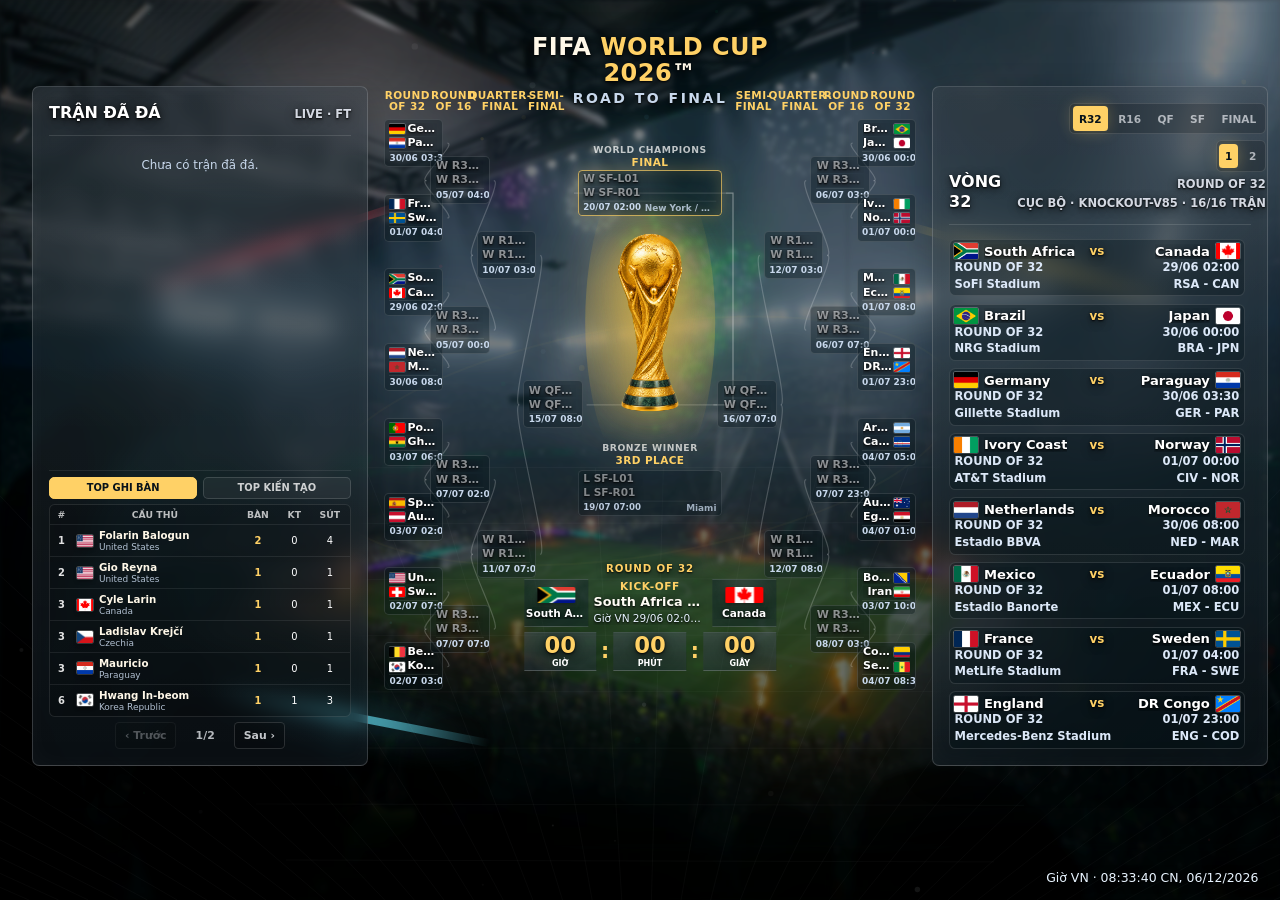
==== index.html @ 8179d70d "Deploy WC26FD wallpaper" ====
<!doctype html>
<html lang="vi">
<head>
  <meta charset="utf-8">
  <meta name="viewport" content="width=device-width, initial-scale=1, viewport-fit=cover">
  <meta name="theme-color" content="#05090d">
  <meta name="color-scheme" content="dark">
  <meta name="description" content="WC26VN — Bảng xếp hạng, lịch thi đấu, cờ đội và tỷ số trực tiếp World Cup 2026 theo giờ Việt Nam (UTC+7). Knockout stage.">
  <meta name="author" content="WC26VN">
  <meta name="robots" content="index, follow">
  <link rel="canonical" href="https://wc26vn.vercel.app/">
  <meta property="og:type" content="website">
  <meta property="og:site_name" content="WC26VN">
  <meta property="og:title" content="World Cup 2026 — Lịch thi đấu & Live (UTC+7)">
  <meta property="og:description" content="Bảng xếp hạng, 5 trận tiếp theo, cờ đội và cập nhật tỷ số trực tiếp theo giờ Việt Nam.">
  <meta property="og:locale" content="vi_VN">
  <meta name="twitter:card" content="summary_large_image">
  <meta name="twitter:title" content="World Cup 2026 — Lịch thi đấu & Live (UTC+7)">
  <meta name="twitter:description" content="Bảng xếp hạng, 5 trận tiếp theo, cờ đội và cập nhật tỷ số trực tiếp theo giờ Việt Nam.">
  <link rel="preload" as="image" href="assets/bg-poster.jpg" fetchpriority="high">
  <link rel="preload" as="script" href="worldcup-live-data.js">
  <link rel="preload" as="script" href="scripts/wc26-logic.js">
  <link rel="dns-prefetch" href="https://site.api.espn.com">
  <title>World Cup 2026 — Lịch thi đấu & Live</title>
  <style>
    :root {
      color-scheme: dark;
      --taskbar-inset: 0px;
      --taskbar-inset-right: 0px;
      --ink: #ffffff;
      --muted: rgba(240, 245, 255, 0.88);
      --dim: rgba(220, 228, 240, 0.72);
      --line: rgba(255, 255, 255, 0.18);
      --panel: rgba(5, 16, 28, 0.38);
      --panel-strong: rgba(7, 28, 42, 0.52);
      --read-shadow: 0 1px 2px rgba(0, 0, 0, 0.95), 0 2px 10px rgba(0, 0, 0, 0.8);
      --glass-card: rgba(4, 18, 24, 0.34);
      --green-a: #06291d;
      --green-b: #0a5135;
      --gold: #ffd166;
      --red: #ff4d5f;
      --cyan: #6ae9ff;
      --blue: #10285d;
      --shadow: rgba(0, 0, 0, 0.42);
    }

    * {
      box-sizing: border-box;
    }

    html,
    body {
      width: 100%;
      max-width: 100%;
      height: 100%;
      margin: 0;
      overflow: hidden;
      overscroll-behavior: none;
      background: #05090d;
      font-family: Inter, ui-sans-serif, system-ui, -apple-system, BlinkMacSystemFont, "Segoe UI", sans-serif;
      color: var(--ink);
    }

    body {
      cursor: default;
    }

    .wallpaper {
      position: relative;
      width: 100%;
      max-width: 100%;
      height: 100%;
      min-height: 560px;
      overflow: hidden;
      isolation: isolate;
      background: #05090d;
    }

    .bg-poster {
      position: absolute;
      inset: 0;
      z-index: 0;
      overflow: hidden;
      background: #05090d;
    }

    /* Làm mờ viền khi ảnh dọc không phủ hết màn hình ngang */
    .bg-poster::before {
      content: "";
      position: absolute;
      inset: -4%;
      background: url("assets/bg-poster.jpg") center / cover no-repeat;
      filter: blur(28px) brightness(0.42) saturate(1.1);
      transform: scale(1.08);
      pointer-events: none;
    }

    .bg-poster img {
      position: relative;
      z-index: 1;
      display: block;
      width: 100%;
      height: 100%;
      object-fit: cover;
      object-position: center center;
      image-rendering: auto;
      -webkit-backface-visibility: hidden;
      backface-visibility: hidden;
      transform: translateZ(0);
      pointer-events: none;
      user-select: none;
    }

    /* Chỉ làm tối nhẹ phía dưới để chữ widget đọc được */
    .bg-poster::after {
      content: "";
      position: absolute;
      inset: 0;
      z-index: 2;
      background: linear-gradient(
        180deg,
        rgba(0, 0, 0, 0) 0%,
        rgba(0, 0, 0, 0.08) 55%,
        rgba(0, 0, 0, 0.28) 100%
      );
      pointer-events: none;
    }

    .wallpaper::before,
    .wallpaper::after {
      display: none;
    }

    #motion {
      position: absolute;
      inset: 0;
      z-index: 1;
      width: 100%;
      height: 100%;
      opacity: 0.34;
      pointer-events: none;
    }

    .light {
      position: absolute;
      top: -16%;
      width: 26%;
      height: 90%;
      z-index: -2;
      filter: blur(0.5rem);
      opacity: 0.48;
      mix-blend-mode: screen;
      transform-origin: top center;
      background: linear-gradient(180deg, rgba(255, 255, 255, 0.34), rgba(106, 233, 255, 0.08) 48%, transparent);
      clip-path: polygon(45% 0, 55% 0, 100% 100%, 0 100%);
      animation: sweep 9s ease-in-out infinite;
    }

    .light.left {
      left: 3%;
      transform: rotate(18deg);
    }

    .light.right {
      right: 3%;
      transform: rotate(-18deg);
      animation-delay: -4s;
    }

    .halo {
      position: absolute;
      left: 50%;
      top: 49%;
      width: 38rem;
      height: 38rem;
      z-index: -2;
      border-radius: 50%;
      border: 0.1rem solid rgba(255, 255, 255, 0.09);
      transform: translate(-50%, -50%);
      box-shadow:
        0 0 5rem rgba(106, 233, 255, 0.15),
        inset 0 0 5rem rgba(255, 209, 102, 0.10);
      animation: pulse 4.8s ease-in-out infinite;
    }

    .ribbon {
      position: absolute;
      width: 18rem;
      height: 0.5rem;
      border-radius: 999rem;
      z-index: 0;
      opacity: 0.82;
      filter: drop-shadow(0 0 1.1rem currentColor);
      animation: floatRibbon 7s ease-in-out infinite;
    }

    .ribbon.one {
      left: 10%;
      top: 27%;
      color: var(--red);
      background: linear-gradient(90deg, transparent, var(--red), transparent);
      transform: rotate(-18deg);
    }

    .ribbon.two {
      right: 7%;
      top: 29%;
      color: var(--gold);
      background: linear-gradient(90deg, transparent, var(--gold), transparent);
      transform: rotate(16deg);
      animation-delay: -1.8s;
    }

    .ribbon.three {
      left: 16%;
      bottom: 20%;
      color: var(--cyan);
      background: linear-gradient(90deg, transparent, var(--cyan), transparent);
      transform: rotate(11deg);
      animation-delay: -3.2s;
    }

    .dashboard {
      position: relative;
      z-index: 3;
      display: grid;
      grid-template-columns: 24rem minmax(34rem, 1fr) 25rem;
      align-items: center;
      gap: 1.5rem;
      width: 100%;
      height: 100%;
      padding: 3rem 2rem 4.4rem 7.25rem;
    }

    .panel {
      width: 100%;
      align-self: center;
      border: 0.1rem solid var(--line);
      border-radius: 0.45rem;
      background:
        linear-gradient(180deg, rgba(255, 255, 255, 0.09), rgba(255, 255, 255, 0.03)),
        var(--panel);
      box-shadow:
        0 0.6rem 2rem rgba(0, 0, 0, 0.22),
        inset 0 0 1.5rem rgba(255, 255, 255, 0.03);
      backdrop-filter: blur(0.55rem);
    }

    .panel-title,
    .panel-kicker,
    .group-name,
    .team-name,
    .match-team-name,
    .table-row {
      text-shadow: var(--read-shadow);
    }

    .standings-panel {
      display: flex;
      flex-direction: column;
      height: min(54rem, calc(100vh - 6rem));
      min-height: 36rem;
      padding: 1rem;
    }

    .standings-panel .standings-scroll {
      margin-top: 0.9rem;
    }

    .fixtures-panel {
      min-height: 36rem;
      padding: 1rem;
    }

    .fixtures-tabs {
      display: flex;
      gap: 0.55rem;
      margin-top: 0.55rem;
      margin-bottom: 0.5rem;
    }

    .fixtures-tab {
      flex: 1;
      min-width: 0;
      height: 1.75rem;
      border: 0.1rem solid rgba(255, 255, 255, 0.12);
      border-radius: 0.28rem;
      background: rgba(0, 0, 0, 0.16);
      color: rgba(248, 251, 255, 0.70);
      font: inherit;
      font-size: 0.70rem;
      font-weight: 900;
      letter-spacing: 0;
      cursor: pointer;
      text-transform: none;
      transition: border-color 0.15s ease, box-shadow 0.15s ease, background 0.15s ease, color 0.15s ease;
    }

    .fixtures-tab:hover,
    .fixtures-tab:focus-visible {
      border-color: rgba(255, 209, 102, 0.30);
      outline: 0;
    }

    .fixtures-tab.active {
      border-color: rgba(255, 209, 102, 0.60);
      background: rgba(255, 209, 102, 0.14);
      color: #ffe08a;
      box-shadow: inset 0 0 1rem rgba(255, 209, 102, 0.12);
    }

    .panel-head {
      display: flex;
      flex-shrink: 0;
      align-items: end;
      justify-content: space-between;
      gap: 1rem;
      padding-bottom: 0.8rem;
      border-bottom: 0.1rem solid rgba(255, 255, 255, 0.12);
    }

    .panel-title {
      margin: 0;
      font-size: 1rem;
      line-height: 1.2;
      font-weight: 900;
      letter-spacing: 0;
      text-transform: uppercase;
    }

    .panel-kicker {
      color: var(--muted);
      font-size: 0.72rem;
      line-height: 1.2;
      font-weight: 800;
      text-transform: uppercase;
      letter-spacing: 0;
      white-space: nowrap;
    }

    .panel-tools {
      display: grid;
      justify-items: end;
      gap: 0.4rem;
    }

    .group-controls {
      display: inline-grid;
      grid-template-columns: repeat(3, 2.6rem);
      gap: 0.24rem;
      padding: 0.16rem;
      border: 0.1rem solid rgba(255, 255, 255, 0.12);
      border-radius: 0.35rem;
      background: rgba(0, 0, 0, 0.18);
    }

    .group-button {
      min-width: 0;
      height: 1.55rem;
      border: 0;
      border-radius: 0.24rem;
      background: transparent;
      color: rgba(248, 251, 255, 0.64);
      font: inherit;
      font-size: 0.66rem;
      font-weight: 900;
      letter-spacing: 0;
      cursor: pointer;
    }

    .group-button:hover,
    .group-button:focus-visible {
      color: var(--ink);
      outline: 0;
      background: rgba(255, 255, 255, 0.12);
    }

    .group-button.active {
      color: #07121a;
      background: var(--gold);
      box-shadow: 0 0 1rem rgba(255, 209, 102, 0.28);
    }

    .standings-scroll {
      flex: 1;
      min-height: 0;
      margin-top: 0.9rem;
      overflow-x: hidden;
      overflow-y: auto;
      overscroll-behavior: contain;
      padding-right: 0.4rem;
      scrollbar-color: rgba(255, 209, 102, 0.9) rgba(255, 255, 255, 0.10);
      scrollbar-width: auto;
      -webkit-overflow-scrolling: touch;
      touch-action: pan-y;
    }

    .standings-scroll:not(:has(.standings-overlay:not(.hidden))) {
      overflow-y: auto;
      padding-right: 0;
      scrollbar-width: none;
    }

    .standings-scroll:not(:has(.standings-overlay:not(.hidden)))::-webkit-scrollbar {
      display: none;
    }

    #standingsView {
      display: flex;
      flex-direction: column;
      height: 100%;
      min-height: 0;
    }

    .standings-groups {
      flex: 1;
      display: flex;
      flex-direction: column;
      justify-content: flex-start;
      gap: 0.45rem;
      min-height: 0;
      overflow-y: auto;
      scrollbar-width: none;
    }

    .standings-groups::-webkit-scrollbar {
      display: none;
    }

    #standingsView .group-card {
      margin-bottom: 0;
    }

    #standingsView .player-stats-entry {
      flex-shrink: 0;
      margin-top: auto;
    }

    #playerStatsView {
      display: flex;
      flex-direction: column;
      height: 100%;
      min-height: 0;
    }

    #playerStatsView.hidden {
      display: none;
    }

    .standings-scroll::-webkit-scrollbar,
    .fixtures-list::-webkit-scrollbar {
      width: 0.55rem;
    }

    .standings-scroll::-webkit-scrollbar-thumb,
    .fixtures-list::-webkit-scrollbar-thumb {
      background: rgba(255, 209, 102, 0.85);
      border-radius: 999rem;
      min-height: 2.5rem;
    }

    .standings-scroll::-webkit-scrollbar-track,
    .fixtures-list::-webkit-scrollbar-track {
      background: rgba(255, 255, 255, 0.08);
      border-radius: 999rem;
    }

    .group-card {
      margin-bottom: 0.65rem;
      padding: 0.7rem 0.75rem;
      border: 0.1rem solid rgba(255, 255, 255, 0.12);
      border-radius: 0.4rem;
      background: var(--glass-card);
      animation: groupFade 420ms ease-out both;
    }

    .group-card:last-child {
      margin-bottom: 0;
    }

    .group-head {
      display: flex;
      align-items: center;
      justify-content: space-between;
      margin-bottom: 0.5rem;
    }

    .group-name {
      font-size: 0.82rem;
      font-weight: 900;
      color: var(--gold);
      text-transform: uppercase;
    }

    .group-status {
      color: #c8d8ec;
      text-shadow: var(--read-shadow);
      font-size: 0.68rem;
      font-weight: 800;
      text-transform: uppercase;
    }

    .table-row {
      display: grid;
      grid-template-columns: minmax(0, 1fr) 1.2rem 1.2rem 1.2rem 1.5rem 1.7rem;
      align-items: center;
      gap: 0.3rem;
      min-height: 1.62rem;
      color: rgba(248, 251, 255, 0.9);
      font-size: 0.76rem;
      font-variant-numeric: tabular-nums;
      border-top: 0.1rem solid rgba(255, 255, 255, 0.07);
    }

    .table-row.header {
      min-height: 1.25rem;
      color: var(--dim);
      font-size: 0.58rem;
      font-weight: 900;
      text-transform: uppercase;
      border-top: 0;
    }

    .team-cell {
      display: flex;
      align-items: center;
      gap: 0.4rem;
      min-width: 0;
      font-weight: 800;
    }

    .team-name {
      overflow: hidden;
      text-overflow: ellipsis;
      white-space: nowrap;
    }

    .flag-img {
      flex: 0 0 auto;
      width: 1.48rem;
      height: 0.98rem;
      border-radius: 0.08rem;
      background-image: var(--flag);
      background-position: center;
      background-size: cover;
      background-repeat: no-repeat;
      contain: paint;
      -webkit-backface-visibility: hidden;
      backface-visibility: hidden;
      transform: translateZ(0);
      box-shadow:
        0 0.14rem 0.24rem rgba(0, 0, 0, 0.34),
        0 0 0 0.05rem rgba(255, 255, 255, 0.34);
    }

    .num {
      text-align: right;
    }

    .center-stage {
      display: grid;
      justify-items: center;
      align-content: center;
      gap: 1.15rem;
      min-width: 0;
      text-align: center;
    }

    .eyebrow {
      display: flex;
      align-items: center;
      gap: 0.75rem;
      color: var(--gold);
      text-shadow: var(--read-shadow);
      font-size: 0.86rem;
      line-height: 1.4;
      text-transform: uppercase;
      font-weight: 850;
      letter-spacing: 0;
    }

    .eyebrow::before,
    .eyebrow::after {
      content: "";
      width: 3.4rem;
      height: 0.12rem;
      border-radius: 999rem;
      background: linear-gradient(90deg, transparent, currentColor);
      opacity: 0.72;
    }

    .eyebrow::after {
      background: linear-gradient(90deg, currentColor, transparent);
    }

    h1 {
      margin: 0;
      max-width: 48rem;
      font-size: 4rem;
      line-height: 0.98;
      font-weight: 900;
      letter-spacing: 0;
      color: #fff8e8;
      text-shadow: var(--read-shadow), 0 0 2rem rgba(255, 209, 102, 0.22);
    }

    .trophy-mark {
      position: relative;
      width: 5.3rem;
      height: 9rem;
      margin: -0.45rem 0 -0.65rem;
      filter:
        drop-shadow(0 0.55rem 0.85rem rgba(0, 0, 0, 0.34))
        drop-shadow(0 0 1.4rem rgba(255, 209, 102, 0.28));
    }

    .trophy-image {
      display: block;
      width: 100%;
      height: 100%;
      object-fit: contain;
    }

    .matchup {
      display: grid;
      grid-template-columns: 8rem minmax(20rem, 39rem) 8rem;
      align-items: center;
      gap: 1rem;
      width: min(58rem, 100%);
    }

    .team-flag-card {
      display: grid;
      align-content: center;
      justify-items: center;
      min-height: 8.4rem;
      border-block: 0.1rem solid rgba(255, 255, 255, 0.16);
      background:
        radial-gradient(circle at 50% 20%, rgba(255, 255, 255, 0.1), transparent 60%),
        rgba(7, 24, 34, 0.42);
      box-shadow: inset 0 0 1.5rem rgba(255, 255, 255, 0.04);
    }

    .big-flag-img {
      width: 5.2rem;
      aspect-ratio: 4 / 3;
      border-radius: 0.18rem;
      background-image: var(--flag);
      background-position: center;
      background-size: cover;
      background-repeat: no-repeat;
      contain: paint;
      -webkit-backface-visibility: hidden;
      backface-visibility: hidden;
      transform: translateZ(0);
      box-shadow:
        0 0.45rem 0.8rem rgba(0, 0, 0, 0.36),
        0 0 0 0.07rem rgba(255, 255, 255, 0.24),
        0 0 1.6rem rgba(255, 255, 255, 0.12);
    }

    .side-team {
      width: 100%;
      margin-top: 0.55rem;
      padding: 0 0.45rem;
      color: #ffffff;
      text-shadow: var(--read-shadow);
      font-size: 0.78rem;
      line-height: 1.2;
      font-weight: 850;
      white-space: nowrap;
      overflow: hidden;
      text-overflow: ellipsis;
    }

    .match-meta {
      display: grid;
      gap: 0.35rem;
      min-width: 0;
    }

    .versus {
      color: var(--gold);
      font-size: 0.78rem;
      font-weight: 900;
      text-transform: uppercase;
      letter-spacing: 0.06em;
      text-shadow: var(--read-shadow);
    }

    .fixture-title {
      margin: 0;
      overflow: hidden;
      color: #fffdf5;
      font-size: 1.34rem;
      line-height: 1.25;
      font-weight: 900;
      text-overflow: ellipsis;
      white-space: nowrap;
      text-shadow: var(--read-shadow);
    }

    .fixture-subtitle {
      margin: 0;
      overflow: hidden;
      color: #e8f4ff;
      font-size: 0.92rem;
      line-height: 1.4;
      text-overflow: ellipsis;
      white-space: nowrap;
      text-shadow: var(--read-shadow);
    }

    .timer {
      display: grid;
      grid-template-columns: minmax(0, 1fr) auto minmax(0, 1fr) auto minmax(0, 1fr);
      align-items: stretch;
      justify-content: center;
      gap: 0.75rem;
      width: min(45rem, 100%);
      padding: 0.4rem 0;
    }

    .time-unit {
      position: relative;
      min-width: 0;
      display: grid;
      align-content: center;
      justify-items: center;
      min-height: 9rem;
      border-block: 0.1rem solid rgba(255, 255, 255, 0.16);
      background:
        linear-gradient(180deg, rgba(255, 255, 255, 0.11), rgba(255, 255, 255, 0.03)),
        rgba(7, 24, 34, 0.45);
      box-shadow: inset 0 0 2rem rgba(255, 255, 255, 0.04);
      overflow: hidden;
    }

    .time-unit::before {
      content: "";
      position: absolute;
      inset: 0;
      background: linear-gradient(115deg, transparent 0 28%, rgba(255, 255, 255, 0.18) 36%, transparent 46% 100%);
      transform: translateX(-120%);
      animation: shine 5.8s ease-in-out infinite;
    }

    .digits {
      position: relative;
      font-variant-numeric: tabular-nums;
      font-feature-settings: "tnum";
      font-size: 5.3rem;
      line-height: 0.92;
      font-weight: 900;
      letter-spacing: 0;
      color: var(--gold);
      text-shadow: var(--read-shadow);
    }

    .label {
      position: relative;
      margin-top: 0.62rem;
      color: #ffffff;
      text-shadow: var(--read-shadow);
      font-size: 0.76rem;
      line-height: 1.3;
      font-weight: 900;
      text-transform: uppercase;
      letter-spacing: 0;
    }

    .colon {
      align-self: center;
      color: var(--gold);
      font-size: 4.7rem;
      line-height: 1;
      font-weight: 900;
      text-shadow: var(--read-shadow);
      animation: blink 1s steps(2, jump-none) infinite;
    }

    .stage-display {
      width: min(45rem, 100%);
    }

    .stage-display .hidden {
      display: none;
    }

    .center-stage.is-live h1 {
      color: #fff5d6;
    }

    .live-board {
      display: grid;
      gap: 0.55rem;
      justify-items: center;
      padding: 0.2rem 0 0.4rem;
    }

    .live-badge {
      display: inline-flex;
      align-items: center;
      gap: 0.45rem;
      padding: 0.32rem 0.9rem;
      border-radius: 999px;
      background: rgba(255, 77, 95, 0.22);
      border: 0.1rem solid rgba(255, 120, 130, 0.55);
      color: #ffe8eb;
      font-size: 0.78rem;
      font-weight: 900;
      letter-spacing: 0.12em;
      text-transform: uppercase;
      text-shadow: var(--read-shadow);
      animation: livePulse 1.6s ease-in-out infinite;
    }

    .live-badge::before {
      content: "";
      width: 0.55rem;
      height: 0.55rem;
      border-radius: 50%;
      background: #ff4d5f;
      box-shadow: 0 0 0.8rem rgba(255, 77, 95, 0.9);
      animation: blink 1s steps(2, jump-none) infinite;
    }

    .live-score-row {
      display: grid;
      grid-template-columns: minmax(0, 1fr) auto minmax(0, 1fr);
      align-items: stretch;
      gap: 0.75rem;
      width: 100%;
    }

    .live-score-unit .digits {
      font-size: 6.2rem;
    }

    .live-sep {
      font-size: 4.2rem;
      animation: none;
      opacity: 0.82;
    }

    .live-minute {
      font-size: 1.35rem;
      font-weight: 900;
      color: #ffffff;
      letter-spacing: 0.04em;
      text-shadow: var(--read-shadow);
    }

    @keyframes livePulse {
      0%, 100% { box-shadow: 0 0 0 rgba(255, 77, 95, 0); }
      50% { box-shadow: 0 0 1.4rem rgba(255, 77, 95, 0.35); }
    }

    .match-card.is-live {
      border-color: rgba(255, 120, 130, 0.42);
      box-shadow: inset 0 0 1.2rem rgba(255, 77, 95, 0.12);
    }

    .live-timeline {
      width: min(45rem, 100%);
      margin-top: 0.5rem;
      padding: 0.65rem 0.75rem;
      border: 0.1rem solid rgba(255, 255, 255, 0.14);
      border-radius: 0.4rem;
      background: rgba(4, 18, 24, 0.42);
    }

    .live-timeline-head {
      margin-bottom: 0.5rem;
      font-size: 0.72rem;
      font-weight: 900;
      letter-spacing: 0.1em;
      text-transform: uppercase;
      color: #ffffff;
      text-shadow: var(--read-shadow);
    }

    .live-timeline-list {
      display: grid;
      gap: 0.32rem;
      max-height: 10rem;
      overflow-y: auto;
      padding-right: 0.25rem;
      scrollbar-width: thin;
      scrollbar-color: rgba(255, 209, 102, 0.9) rgba(255, 255, 255, 0.10);
    }

    .match-event-section {
      margin-bottom: 0.65rem;
    }

    .match-event-head {
      margin-bottom: 0.45rem;
      font-size: 0.66rem;
      font-weight: 900;
      letter-spacing: 0.08em;
      text-transform: uppercase;
      color: #ffffff;
    }

    .match-event-feed {
      display: grid;
      gap: 0.42rem;
    }

    .match-event-goals-board {
      display: grid;
      grid-template-columns: minmax(0, 1fr) minmax(0, 1fr);
      gap: 0.55rem;
      padding: 0.45rem 0.5rem;
      border-radius: 0.35rem;
      background: rgba(255, 255, 255, 0.06);
    }

    .match-event-goals-col {
      display: grid;
      gap: 0.38rem;
      color: #ffffff;
      font-size: 0.66rem;
      font-weight: 700;
      line-height: 1.3;
      min-width: 0;
    }

    .match-event-goals-col.is-home {
      text-align: left;
      padding-right: 0.35rem;
      border-right: 0.06rem solid rgba(255, 255, 255, 0.12);
    }

    .match-event-goals-col.is-away {
      text-align: right;
      padding-left: 0.35rem;
    }

    .match-event-goal-row {
      display: grid;
      grid-template-columns: auto auto minmax(0, 1fr);
      align-items: start;
      gap: 0.28rem;
      min-width: 0;
    }

    .match-event-goals-col.is-away .match-event-goal-row {
      grid-template-columns: minmax(0, 1fr) auto auto;
    }

    .match-event-goals-col.is-away .match-event-goal-minute {
      order: 3;
    }

    .match-event-goals-col.is-away .event-icon-goal {
      order: 2;
    }

    .match-event-goals-col.is-away .match-event-goal-main {
      order: 1;
      text-align: right;
    }

    .match-event-goal-minute {
      font-weight: 900;
      font-variant-numeric: tabular-nums;
      color: #ffffff;
      white-space: nowrap;
      padding-top: 0.06rem;
    }

    .match-event-goal-main {
      display: grid;
      gap: 0.12rem;
      min-width: 0;
    }

    .match-event-goal-scorer {
      font-weight: 800;
      color: #ffffff;
      word-break: break-word;
    }

    .match-event-goal-assist {
      display: inline-flex;
      align-items: center;
      gap: 0.18rem;
      color: rgba(255, 255, 255, 0.82);
      font-size: 0.58rem;
      font-weight: 700;
    }

    .match-event-goals-col.is-away .match-event-goal-assist {
      justify-content: flex-end;
    }

    .event-icon-xs {
      width: 0.72rem;
      height: 0.72rem;
      flex-shrink: 0;
    }

    .match-event-cards-board {
      display: grid;
      grid-template-columns: minmax(0, 1fr) auto minmax(0, 1fr);
      align-items: center;
      gap: 0.45rem;
      padding: 0.45rem 0.5rem;
      border-radius: 0.35rem;
      background: rgba(255, 255, 255, 0.06);
    }

    .match-event-cards-col {
      display: grid;
      gap: 0.28rem;
      min-width: 0;
      color: #ffffff;
      font-size: 0.66rem;
      font-weight: 700;
      line-height: 1.35;
    }

    .match-event-cards-col.is-home {
      text-align: left;
      padding-right: 0.2rem;
    }

    .match-event-cards-col.is-away {
      text-align: right;
      padding-left: 0.2rem;
    }

    .match-event-cards-icon {
      display: flex;
      align-items: center;
      justify-content: center;
      align-self: center;
      padding: 0 0.12rem;
    }

    .match-event-cards-icon .event-icon {
      transform: rotate(-10deg);
    }

    .match-event-card-row {
      word-break: break-word;
    }

    .match-event-card-row.is-empty {
      color: rgba(255, 255, 255, 0.42);
    }

    .event-icon {
      display: inline-block;
      flex-shrink: 0;
      justify-self: center;
    }

    .event-icon-goal {
      width: 1rem;
      height: 1rem;
      background: center / contain no-repeat url("assets/icon-goal.png");
      filter: drop-shadow(0 0.06rem 0.16rem rgba(0, 0, 0, 0.35));
    }

    .event-icon-assist {
      width: 1rem;
      height: 1rem;
      background: center / contain no-repeat url("assets/icon-assist.png");
      filter: brightness(0) invert(1) drop-shadow(0 0.06rem 0.16rem rgba(0, 0, 0, 0.35));
    }

    .event-icon-yellow {
      width: 0.52rem;
      height: 0.74rem;
      border-radius: 0.08rem;
      background: linear-gradient(180deg, #ffe08a, #ffd166);
      box-shadow: 0 0 0 0.05rem rgba(0, 0, 0, 0.22);
    }

    .event-icon-red {
      width: 0.52rem;
      height: 0.74rem;
      border-radius: 0.08rem;
      background: linear-gradient(180deg, #ff8a96, #ff6b7a);
      box-shadow: 0 0 0 0.05rem rgba(0, 0, 0, 0.22);
    }

    .timeline-item {
      display: grid;
      grid-template-columns: 3.2rem minmax(0, 1fr);
      gap: 0.5rem;
      align-items: start;
      padding: 0.42rem 0.5rem;
      border-radius: 0.35rem;
      background: rgba(255, 255, 255, 0.05);
    }

    .timeline-minute {
      font-size: 0.78rem;
      font-weight: 900;
      color: #ffffff;
      text-shadow: var(--read-shadow);
    }

    .timeline-label {
      font-size: 0.68rem;
      font-weight: 900;
      text-transform: uppercase;
      letter-spacing: 0.06em;
      color: #e8f4ff;
    }

    .timeline-text {
      margin-top: 0.15rem;
      font-size: 0.72rem;
      line-height: 1.35;
      color: #f8fbff;
      text-shadow: var(--read-shadow);
    }

    .timeline-goal .timeline-label { color: var(--gold); }
    .timeline-yellow .timeline-label { color: #ffd166; }
    .timeline-red .timeline-label { color: #ff6b7a; }
    .timeline-empty {
      padding: 0.5rem;
      font-size: 0.74rem;
      color: #c8d8ec;
      text-align: center;
    }

    .group-card.is-clickable {
      cursor: pointer;
      transition: border-color 180ms ease, box-shadow 180ms ease;
    }

    .group-card.is-clickable:hover,
    .group-card.is-clickable:focus-within {
      border-color: rgba(255, 209, 102, 0.45);
      box-shadow: 0 0 1rem rgba(255, 209, 102, 0.12);
    }

    .standings-overlay.hidden,
    #standingsView.hidden,
    .panel-tools.is-hidden {
      display: none;
    }

    .player-stats-entry {
      display: block;
      width: 100%;
      margin-top: 0.45rem;
      padding: 0.5rem 0;
      border: 0;
      border-radius: 0;
      background: transparent;
      color: rgba(255, 255, 255, 0.84);
      font: inherit;
      font-size: 0.72rem;
      font-weight: 800;
      letter-spacing: 0.04em;
      text-transform: uppercase;
      text-align: center;
      cursor: pointer;
      text-shadow: var(--read-shadow);
      line-height: 1.2;
      transition: color 180ms ease, text-shadow 180ms ease;
    }

    .player-stats-entry:hover,
    .player-stats-entry:focus-visible {
      color: #ffffff;
      text-shadow:
        var(--read-shadow),
        0 0 0.65rem rgba(255, 255, 255, 0.45);
      outline: 0;
    }

    .player-stats-tabs {
      display: grid;
      grid-template-columns: 1fr 1fr;
      gap: 0.35rem;
      margin-bottom: 0.65rem;
    }

    .player-stats-tab {
      padding: 0.45rem 0.55rem;
      border: 0.1rem solid rgba(255, 255, 255, 0.14);
      border-radius: 0.32rem;
      background: rgba(255, 255, 255, 0.05);
      color: rgba(255, 255, 255, 0.78);
      font: inherit;
      font-size: 0.68rem;
      font-weight: 900;
      text-transform: uppercase;
      cursor: pointer;
    }

    .player-stats-tab.active {
      color: #07121a;
      border-color: var(--gold);
      background: var(--gold);
    }

    .player-stats-table-wrap {
      flex: 1;
      min-height: 0;
      overflow-x: auto;
      overflow-y: auto;
      overscroll-behavior: contain;
      border: 0.1rem solid rgba(255, 255, 255, 0.1);
      border-radius: 0.35rem;
      background: rgba(0, 0, 0, 0.16);
    }

    .player-stats-source {
      margin-top: 0.45rem;
      color: rgba(200, 216, 236, 0.82);
      font-size: 0.58rem;
      font-weight: 700;
      text-align: right;
    }

    .player-stats-table {
      width: 100%;
      min-width: 16rem;
      border-collapse: collapse;
      font-size: 0.62rem;
    }

    .player-stats-table th,
    .player-stats-table td {
      padding: 0.42rem 0.38rem;
      border-bottom: 0.06rem solid rgba(255, 255, 255, 0.08);
      text-align: center;
      white-space: nowrap;
      vertical-align: middle;
    }

    .player-stats-table th {
      color: rgba(255, 255, 255, 0.72);
      font-size: 0.58rem;
      font-weight: 800;
      text-transform: uppercase;
    }

    .player-stats-table td.player-col {
      text-align: left;
      min-width: 8.5rem;
      max-width: 10rem;
      white-space: normal;
    }

    .player-stats-table tbody tr:last-child td {
      border-bottom: 0;
    }

    .player-stats-player {
      display: flex;
      align-items: center;
      gap: 0.35rem;
      min-width: 0;
    }

    .player-stats-player .flag-img {
      width: 1rem;
      height: 0.72rem;
      flex-shrink: 0;
    }

    .player-stats-name {
      display: grid;
      gap: 0.08rem;
      min-width: 0;
    }

    .player-stats-name strong {
      font-size: 0.64rem;
      font-weight: 900;
      color: #fff8e8;
    }

    .player-stats-team {
      font-size: 0.56rem;
      color: rgba(200, 216, 236, 0.88);
      overflow: hidden;
      text-overflow: ellipsis;
      white-space: nowrap;
    }

    .player-stats-rank {
      font-weight: 900;
      color: rgba(255, 255, 255, 0.88);
    }

    .player-stats-primary {
      font-weight: 900;
      color: var(--gold);
    }

    .history-back {
      display: inline-flex;
      align-items: center;
      gap: 0.35rem;
      margin-bottom: 0.65rem;
      padding: 0.35rem 0.7rem;
      border: 0.1rem solid rgba(255, 255, 255, 0.18);
      border-radius: 0.35rem;
      background: rgba(255, 255, 255, 0.06);
      color: #ffffff;
      font-size: 0.72rem;
      font-weight: 800;
      cursor: pointer;
      text-shadow: var(--read-shadow);
    }

    .history-back:hover {
      border-color: rgba(255, 209, 102, 0.5);
      color: var(--gold);
    }

    .history-head {
      margin-bottom: 0.55rem;
      font-size: 0.82rem;
      font-weight: 900;
      color: var(--gold);
      text-transform: uppercase;
    }

    .history-match-row {
      display: grid;
      gap: 0.28rem;
      padding: 0.65rem 0.55rem;
      margin-bottom: 0.45rem;
      border: 0.1rem solid rgba(255, 255, 255, 0.12);
      border-radius: 0.35rem;
      background: var(--glass-card);
      cursor: pointer;
      transition: border-color 180ms ease;
    }

    .history-match-row:hover {
      border-color: rgba(255, 209, 102, 0.42);
    }

    .history-match-row.is-live {
      border-color: rgba(255, 209, 102, 0.55);
      box-shadow: 0 0 0.35rem rgba(255, 209, 102, 0.12);
    }

    .history-match-score,
    .match-detail-score {
      display: grid;
      grid-template-columns: minmax(0, 1fr) auto minmax(0, 1fr);
      align-items: center;
      gap: 0.45rem;
      font-size: 0.82rem;
      font-weight: 900;
      color: #fff8e8;
      text-shadow: var(--read-shadow);
    }

    .history-match-team {
      display: flex;
      align-items: center;
      gap: 0.35rem;
      min-width: 0;
    }

    .history-match-team.away {
      justify-content: end;
    }

    .history-match-team-name {
      overflow: hidden;
      text-overflow: ellipsis;
      white-space: nowrap;
    }

    .history-match-result {
      color: var(--gold);
      font-size: 0.8rem;
      font-weight: 900;
      white-space: nowrap;
    }

    .history-match-meta {
      display: flex;
      justify-content: space-between;
      gap: 0.5rem;
      font-size: 0.66rem;
      color: #c8d8ec;
    }

    .match-detail-score {
      margin-bottom: 0.55rem;
      font-size: 0.88rem;
    }

    .match-detail-score .history-match-result {
      font-size: 0.92rem;
    }

    .match-detail-meta {
      margin-bottom: 0.65rem;
      font-size: 0.7rem;
      color: #c8d8ec;
    }

    .standings-provisional {
      display: inline-block;
      margin-left: 0.25rem;
      padding: 0.05rem 0.28rem;
      border-radius: 0.2rem;
      background: rgba(255, 77, 95, 0.28);
      color: #ffe8eb;
      font-size: 0.52rem;
      font-weight: 900;
      vertical-align: middle;
    }

    .detail-tabs {
      display: grid;
      grid-template-columns: repeat(2, 1fr);
      gap: 0.28rem;
      margin-top: 0.55rem;
      padding: 0.18rem;
      border: 0.1rem solid rgba(255, 255, 255, 0.12);
      border-radius: 0.35rem;
      background: rgba(0, 0, 0, 0.18);
    }

    .detail-tab {
      min-width: 0;
      padding: 0.42rem 0.35rem;
      border: 0;
      border-radius: 0.24rem;
      background: transparent;
      color: rgba(248, 251, 255, 0.66);
      font: inherit;
      font-size: 0.64rem;
      font-weight: 900;
      letter-spacing: 0.02em;
      text-transform: uppercase;
      cursor: pointer;
    }

    .detail-tab:hover,
    .detail-tab:focus-visible {
      color: #fff8e8;
      outline: 0;
      background: rgba(255, 255, 255, 0.08);
    }

    .detail-tab.active {
      color: #07121a;
      background: var(--gold);
      box-shadow: 0 0 0.8rem rgba(255, 209, 102, 0.22);
    }

    .detail-tab-panel {
      margin-top: 0.65rem;
      padding-right: 0.25rem;
    }

    .detail-tab-panel::-webkit-scrollbar {
      width: 0.45rem;
    }

    .detail-tab-panel::-webkit-scrollbar-thumb {
      background: rgba(255, 209, 102, 0.85);
      border-radius: 999rem;
    }

    .detail-stats-head {
      margin-bottom: 0.45rem;
      font-size: 0.66rem;
      font-weight: 900;
      letter-spacing: 0.08em;
      text-transform: uppercase;
      color: var(--gold);
    }

    .detail-h2h-section {
      margin-bottom: 0.6rem;
      padding: 0.5rem;
      background: rgba(255,255,255,0.03);
      border-radius: 0.4rem;
    }

    .detail-h2h-head {
      font-size: 0.66rem;
      font-weight: 900;
      letter-spacing: 0.08em;
      text-transform: uppercase;
      color: var(--gold);
      margin-bottom: 0.4rem;
    }

    .h2h-row {
      display: flex;
      align-items: center;
      gap: 0.5rem;
      padding: 0.25rem 0;
      font-size: 0.72rem;
      color: #c8d8ec;
      border-bottom: 1px solid rgba(255,255,255,0.05);
    }

    .h2h-row:last-child {
      border-bottom: none;
    }

    .h2h-date {
      flex: 0 0 3.5rem;
      color: #8a9ab0;
    }

    .h2h-teams {
      flex: 1;
      font-weight: 500;
    }

    .h2h-result {
      flex: 0 0 auto;
      padding: 0.1rem 0.35rem;
      border-radius: 0.25rem;
      font-size: 0.62rem;
      font-weight: 700;
    }

    .h2h-result-win {
      background: rgba(76,175,80,0.2);
      color: #81c784;
    }

    .h2h-result-loss {
      background: rgba(244,67,54,0.2);
      color: #ef9a9a;
    }

    .h2h-result-draw {
      background: rgba(255,255,255,0.08);
      color: #c8d8ec;
    }

    .detail-h2h-empty {
      font-size: 0.74rem;
      color: #8a9ab0;
      padding: 0.4rem;
      text-align: center;
    }

    .team-overview-section {
      margin-bottom: 0.6rem;
    }

    .team-overview-cards {
      display: flex;
      flex-direction: column;
      gap: 0.5rem;
    }

    .team-overview-card {
      background: rgba(255,255,255,0.03);
      border-radius: 0.4rem;
      padding: 0.5rem;
    }

    .team-overview-header {
      display: flex;
      align-items: center;
      gap: 0.4rem;
      margin-bottom: 0.3rem;
    }

    .team-overview-name {
      font-size: 0.78rem;
      font-weight: 700;
      color: #f8fbff;
    }

    .team-overview-stats {
      display: flex;
      gap: 0.5rem;
      font-size: 0.65rem;
      color: #8a9ab0;
      margin-bottom: 0.3rem;
    }

    .team-overview-form-row {
      display: flex;
      align-items: center;
      gap: 0.4rem;
      margin-bottom: 0.3rem;
      font-size: 0.65rem;
    }

    .team-overview-form-label {
      color: #8a9ab0;
    }

    .team-overview-form-badges {
      display: flex;
      gap: 0.15rem;
    }

    .form-badge {
      width: 1.1rem;
      height: 1.1rem;
      display: flex;
      align-items: center;
      justify-content: center;
      border-radius: 0.2rem;
      font-size: 0.6rem;
      font-weight: 700;
    }

    .form-win {
      background: rgba(76,175,80,0.25);
      color: #81c784;
    }

    .form-loss {
      background: rgba(244,67,54,0.25);
      color: #ef9a9a;
    }

    .form-draw {
      background: rgba(255,255,255,0.1);
      color: #c8d8ec;
    }

    .team-overview-players {
      margin-top: 0.3rem;
      font-size: 0.65rem;
    }

    .team-overview-players-label {
      color: #8a9ab0;
      margin-bottom: 0.2rem;
    }

    .team-overview-player {
      display: flex;
      justify-content: space-between;
      align-items: center;
      padding: 0.15rem 0;
      color: #c8d8ec;
    }

    .team-overview-player-stat {
      color: #8a9ab0;
      font-size: 0.6rem;
    }

    .team-overview-vs {
      text-align: center;
      font-size: 0.7rem;
      font-weight: 900;
      color: var(--gold);
      padding: 0.2rem;
    }

    .detail-stats-table {
      display: grid;
      gap: 0.38rem;
    }

    .detail-stat-row {
      display: grid;
      grid-template-columns: 2.4rem minmax(0, 1fr) 2.4rem;
      align-items: center;
      gap: 0.45rem;
      min-height: 1.7rem;
      font-size: 0.72rem;
      font-variant-numeric: tabular-nums;
    }

    .detail-stat-value {
      text-align: center;
      font-weight: 900;
      color: #f8fbff;
    }

    .detail-stat-value.is-best {
      color: #07121a;
      background: rgba(24, 160, 95, 0.92);
      border-radius: 999rem;
      padding: 0.12rem 0.35rem;
    }

    .detail-stat-label {
      text-align: center;
      color: #c8d8ec;
      font-size: 0.66rem;
      font-weight: 800;
      line-height: 1.25;
    }

    .detail-timeline-brief {
      display: grid;
      gap: 0.38rem;
    }

    .detail-timeline-row {
      display: grid;
      grid-template-columns: 2.4rem minmax(0, 1fr);
      gap: 0.45rem;
      align-items: start;
      padding: 0.42rem 0.45rem;
      border-radius: 0.32rem;
      background: rgba(255, 255, 255, 0.05);
      font-size: 0.72rem;
      line-height: 1.35;
    }

    .detail-timeline-min {
      font-weight: 900;
      color: var(--gold);
      text-align: right;
    }

    .detail-timeline-text {
      color: #e8f0fb;
      font-weight: 700;
    }

    .lineup-board {
      display: grid;
      gap: 0.55rem;
    }

    .lineup-pitch-wrap {
      overflow: hidden;
      border: 0.1rem solid rgba(255, 255, 255, 0.14);
      border-radius: 0.45rem;
      background: rgba(8, 28, 22, 0.72);
    }

    .lineup-team-bar {
      display: flex;
      align-items: center;
      justify-content: space-between;
      gap: 0.45rem;
      padding: 0.42rem 0.55rem;
      background: rgba(0, 0, 0, 0.32);
      color: #ffffff;
      font-size: 0.68rem;
      font-weight: 900;
    }

    .lineup-team-meta {
      display: flex;
      align-items: center;
      gap: 0.38rem;
      min-width: 0;
    }

    .lineup-team-meta .flag-img {
      width: 1.15rem;
      height: 0.76rem;
    }

    .lineup-team-name {
      overflow: hidden;
      text-overflow: ellipsis;
      white-space: nowrap;
      color: #ffffff;
    }

    .lineup-formation {
      flex-shrink: 0;
      padding: 0.12rem 0.42rem;
      border-radius: 999rem;
      background: rgba(255, 255, 255, 0.1);
      color: #ffffff;
      font-size: 0.62rem;
      font-weight: 900;
    }

    .lineup-team-bar.is-home {
      background: var(--home-kit-bg);
      color: var(--home-kit-text);
    }

    .lineup-team-bar.is-home .lineup-team-name,
    .lineup-team-bar.is-home .lineup-formation {
      color: var(--home-kit-text);
    }

    .lineup-team-bar.is-home .lineup-formation {
      background: color-mix(in srgb, var(--home-kit-text) 16%, transparent);
    }

    .lineup-team-bar.is-away {
      background: var(--away-kit-bg);
      color: var(--away-kit-text);
    }

    .lineup-team-bar.is-away .lineup-team-name,
    .lineup-team-bar.is-away .lineup-formation {
      color: var(--away-kit-text);
    }

    .lineup-team-bar.is-away .lineup-formation {
      background: color-mix(in srgb, var(--away-kit-text) 16%, transparent);
    }

    .lineup-pitch-field {
      position: relative;
      height: 34rem;
      background:
        linear-gradient(180deg, rgba(24, 96, 64, 0.55) 0 49.5%, rgba(255, 255, 255, 0.08) 49.5% 50.5%, rgba(16, 72, 48, 0.72) 50.5% 100%),
        repeating-linear-gradient(
          90deg,
          rgba(255, 255, 255, 0.025) 0,
          rgba(255, 255, 255, 0.025) 10%,
          transparent 10%,
          transparent 20%
        );
    }

    .lineup-pitch-field::before {
      content: "";
      position: absolute;
      inset: 0.55rem 0.45rem;
      border: 0.08rem solid rgba(255, 255, 255, 0.22);
      border-radius: 0.2rem;
      pointer-events: none;
    }

    .lineup-pitch-field::after {
      content: "";
      position: absolute;
      top: 50%;
      left: 0.45rem;
      right: 0.45rem;
      border-top: 0.08rem solid rgba(255, 255, 255, 0.22);
      pointer-events: none;
    }

    .lineup-player-dot {
      position: absolute;
      z-index: 2;
      display: flex;
      flex-direction: column;
      align-items: center;
      gap: 0.06rem;
      width: max-content;
      max-width: 3.5rem;
      transform: translate(-50%, -50%);
      text-align: center;
      pointer-events: none;
    }

    .lineup-player-dot.is-home {
      z-index: 3;
    }

    .lineup-player-dot.is-away {
      z-index: 4;
    }

    .lineup-player-photo {
      position: relative;
      width: 1.42rem;
      height: 1.42rem;
      border-radius: 50%;
      border: 0.08rem solid rgba(255, 255, 255, 0.55);
      background: rgba(255, 255, 255, 0.12);
      overflow: visible;
      box-shadow: 0 0.08rem 0.22rem rgba(0, 0, 0, 0.35);
    }

    .lineup-player-dot.is-home .lineup-player-photo {
      border-color: var(--home-kit-border);
      background: var(--home-kit-bg);
    }

    .lineup-player-dot.is-away .lineup-player-photo {
      border-color: var(--away-kit-border);
      background: var(--away-kit-bg);
    }

    .lineup-player-dot.is-home .lineup-player-photo-fallback {
      color: var(--home-kit-text);
    }

    .lineup-player-dot.is-away .lineup-player-photo-fallback {
      color: var(--away-kit-text);
    }

    .lineup-player-photo img {
      width: 100%;
      height: 100%;
      object-fit: cover;
      object-position: top center;
    }

    .lineup-player-photo-fallback {
      display: grid;
      place-items: center;
      width: 100%;
      height: 100%;
      border-radius: 50%;
      overflow: hidden;
      font-size: 0.54rem;
      font-weight: 900;
      line-height: 1;
    }

    .lineup-player-label {
      display: flex;
      flex-direction: column;
      align-items: center;
      gap: 0.04rem;
      width: 100%;
      max-width: 3.5rem;
      padding: 0;
      background: transparent;
      border: 0;
      box-shadow: none;
      font-size: 0.52rem;
      font-weight: 800;
      line-height: 1.18;
      word-break: break-word;
      overflow: visible;
      white-space: normal;
      color: #ffffff;
      text-shadow:
        0 0.08rem 0.18rem rgba(0, 0, 0, 0.9),
        0 0 0.35rem rgba(0, 0, 0, 0.65);
    }

    .lineup-player-name {
      display: block;
      max-width: 3.5rem;
      overflow: hidden;
      text-overflow: ellipsis;
      white-space: nowrap;
      color: #ffffff;
      font-size: 0.44rem;
    }

    .lineup-player-icons {
      display: flex;
      flex-wrap: wrap;
      align-items: center;
      justify-content: center;
      gap: 0.08rem;
      max-width: 100%;
    }

    .lineup-player-icons .event-icon-goal {
      width: 0.58rem;
      height: 0.58rem;
    }

    .lineup-player-icons .event-icon-assist {
      width: 0.68rem;
      height: 0.58rem;
    }

    .lineup-player-icons .event-icon-yellow,
    .lineup-player-icons .event-icon-red {
      width: 0.36rem;
      height: 0.52rem;
      border-radius: 0.06rem;
    }

    .lineup-player-icons .lineup-sub-icon {
      width: 0.52rem;
      height: 0.52rem;
      border-radius: 50%;
      display: grid;
      place-items: center;
      font-size: 0.38rem;
      font-weight: 900;
      line-height: 1;
      box-shadow: 0 0.06rem 0.14rem rgba(0, 0, 0, 0.35);
    }

    .lineup-sub-in {
      background: #34a853;
      color: #ffffff;
    }

    .lineup-sub-out {
      background: #ff6b7a;
      color: #ffffff;
    }

    .lineup-bench-head {
      padding: 0.38rem 0.55rem;
      border: 0.1rem solid rgba(255, 255, 255, 0.12);
      border-radius: 0.35rem 0.35rem 0 0;
      background: rgba(255, 255, 255, 0.06);
      color: #ffffff;
      font-size: 0.66rem;
      font-weight: 900;
      letter-spacing: 0.06em;
      text-transform: uppercase;
      text-align: center;
    }

    .lineup-bench-grid {
      display: grid;
      grid-template-columns: 1fr 1fr;
      gap: 0;
      border: 0.1rem solid rgba(255, 255, 255, 0.12);
      border-top: 0;
      border-radius: 0 0 0.35rem 0.35rem;
      overflow: hidden;
      background: rgba(4, 18, 24, 0.42);
    }

    .lineup-bench-col {
      display: grid;
      align-content: start;
    }

    .lineup-bench-col-head {
      display: flex;
      align-items: center;
      gap: 0.35rem;
      padding: 0.42rem 0.45rem;
      border-bottom: 0.08rem solid rgba(255, 255, 255, 0.1);
      color: #ffffff;
      font-size: 0.64rem;
      font-weight: 900;
      text-transform: uppercase;
    }

    .lineup-bench-col-head .flag-img {
      width: 1.05rem;
      height: 0.7rem;
      flex-shrink: 0;
    }

    .lineup-bench-col.is-home .lineup-bench-col-head {
      background: var(--home-kit-bg);
      color: var(--home-kit-text);
    }

    .lineup-bench-col.is-away .lineup-bench-col-head {
      background: var(--away-kit-bg);
      color: var(--away-kit-text);
    }

    .lineup-bench-col.is-home .lineup-bench-photo {
      border-color: var(--home-kit-border);
      background: var(--home-kit-bg);
    }

    .lineup-bench-col.is-away .lineup-bench-photo {
      border-color: var(--away-kit-border);
      background: var(--away-kit-bg);
    }

    .lineup-bench-col.is-home .lineup-player-photo-fallback {
      color: var(--home-kit-text);
    }

    .lineup-bench-col.is-away .lineup-player-photo-fallback {
      color: var(--away-kit-text);
    }

    .lineup-bench-col + .lineup-bench-col {
      border-left: 0.08rem solid rgba(255, 255, 255, 0.1);
    }

    .lineup-bench-row {
      display: grid;
      grid-template-columns: 1.7rem minmax(0, 1fr) auto;
      align-items: center;
      gap: 0.35rem;
      padding: 0.42rem 0.45rem;
      border-top: 0.06rem solid rgba(255, 255, 255, 0.08);
      color: #ffffff;
      font-size: 0.66rem;
      font-weight: 700;
    }

    .lineup-bench-photo {
      width: 1.55rem;
      height: 1.55rem;
      border-radius: 50%;
      border: 0.06rem solid rgba(255, 255, 255, 0.35);
      background: rgba(255, 255, 255, 0.08);
      overflow: hidden;
      display: grid;
      place-items: center;
    }

    .lineup-bench-row:first-child {
      border-top: 0;
    }

    .lineup-bench-photo img {
      width: 100%;
      height: 100%;
      object-fit: cover;
      object-position: top center;
    }

    .lineup-bench-main {
      min-width: 0;
    }

    .lineup-bench-name {
      font-weight: 800;
      overflow: visible;
      white-space: normal;
      word-break: break-word;
      line-height: 1.25;
    }

    .lineup-bench-col.is-home .lineup-bench-name,
    .lineup-bench-col.is-home .lineup-bench-pos {
      color: #f8fbff;
    }

    .lineup-bench-col.is-away .lineup-bench-name,
    .lineup-bench-col.is-away .lineup-bench-pos {
      color: #f8fbff;
    }

    .lineup-bench-pos {
      color: rgba(255, 255, 255, 0.72);
      font-size: 0.58rem;
      font-weight: 700;
    }

    .lineup-bench-events {
      display: flex;
      align-items: center;
      gap: 0.18rem;
      flex-shrink: 0;
    }

    .lineup-bench-minute {
      color: #ffffff;
      font-size: 0.58rem;
      font-weight: 900;
    }

    .fixtures-list {
      display: grid;
      gap: 0.75rem;
      max-height: 34rem;
      margin-top: 0.9rem;
      overflow-y: auto;
      overscroll-behavior: contain;
      padding-right: 0.35rem;
      scrollbar-color: rgba(255, 209, 102, 0.9) rgba(255, 255, 255, 0.10);
      scrollbar-width: thin;
    }

    .match-card {
      display: grid;
      gap: 0.52rem;
      padding: 0.85rem;
      border: 0.1rem solid rgba(255, 255, 255, 0.12);
      border-radius: 0.4rem;
      background: var(--glass-card);
      cursor: pointer;
      transition: border-color 0.15s ease, box-shadow 0.15s ease;
    }

    .match-card:hover {
      border-color: rgba(255, 209, 102, 0.35);
    }

    .match-card.is-selected {
      border-color: rgba(255, 209, 102, 0.58);
      box-shadow: inset 0 0 1rem rgba(255, 209, 102, 0.14);
    }

    .match-row {
      display: grid;
      grid-template-columns: minmax(0, 1fr) auto minmax(0, 1fr);
      align-items: center;
      gap: 0.5rem;
      min-width: 0;
    }

    .match-team {
      display: flex;
      align-items: center;
      gap: 0.36rem;
      min-width: 0;
      font-size: 0.82rem;
      font-weight: 900;
    }

    .match-team.away {
      justify-content: end;
    }

    .match-team-name {
      min-width: 0;
      overflow: hidden;
      text-overflow: ellipsis;
      white-space: nowrap;
    }

    .match-v {
      color: var(--gold);
      font-size: 0.74rem;
      font-weight: 900;
      text-shadow: var(--read-shadow);
    }

    .num.pts,
    .table-row .num:last-child {
      color: var(--gold);
      font-weight: 900;
    }

    .table-row .num.is-provisional {
      color: #ffe08a;
    }

    .match-time {
      display: flex;
      justify-content: space-between;
      gap: 0.75rem;
      color: #dce8f8;
      font-size: 0.72rem;
      line-height: 1.35;
      font-weight: 800;
    }

    .match-time span {
      overflow: hidden;
      text-overflow: ellipsis;
      white-space: nowrap;
    }

    .local-clock-wrap {
      position: fixed;
      right: calc(2rem + var(--taskbar-inset-right, 0px));
      bottom: calc(1.2rem + var(--taskbar-inset, 0px) + env(safe-area-inset-bottom, 0px));
      z-index: 20;
      display: grid;
      justify-items: end;
      gap: 0.18rem;
      text-align: right;
      pointer-events: none;
    }

    .local-clock {
      color: #e8f4ff;
      font-size: 0.78rem;
      line-height: 1.4;
      font-variant-numeric: tabular-nums;
      text-shadow: var(--read-shadow);
    }

    .local-updated {
      color: rgba(200, 216, 236, 0.88);
      font-size: 0.62rem;
      line-height: 1.35;
      font-weight: 700;
      font-variant-numeric: tabular-nums;
      text-shadow: var(--read-shadow);
    }

    .empty-state {
      color: var(--muted);
      font-size: 0.85rem;
      line-height: 1.5;
      font-weight: 800;
    }

    @media (max-height: 1080px) and (min-width: 981px) {
      .standings-panel {
        height: min(50rem, calc(100vh - 5rem));
      }

      #standingsView .group-card {
        padding: 0.58rem 0.65rem;
      }

      #standingsView .table-row {
        min-height: 1.48rem;
        font-size: 0.72rem;
      }

      #standingsView .table-row.header {
        min-height: 1.15rem;
      }
    }

    @media (max-width: 1280px) {
      .dashboard {
        grid-template-columns: 21rem minmax(30rem, 1fr) 21rem;
        gap: 1rem;
        padding-inline: 1rem;
      }

      h1 {
        font-size: 3.1rem;
      }

      .matchup {
        grid-template-columns: 6.5rem minmax(18rem, 1fr) 6.5rem;
      }

      .digits {
        font-size: 4.2rem;
      }

      .time-unit {
        min-height: 7.6rem;
      }
    }

    @media (max-width: 980px) {
      html,
      body {
        height: auto;
        min-height: 100%;
        overflow-x: hidden;
        overflow-y: auto;
        -webkit-overflow-scrolling: touch;
      }

      .wallpaper {
        height: auto;
        min-height: 100vh;
        min-height: 100dvh;
        max-width: 100vw;
        overflow-x: hidden;
        overflow-y: visible;
      }

      .halo,
      .light,
      .ribbon {
        display: none;
      }

      #motion {
        opacity: 0.18;
      }

      .time-unit::before {
        animation: none;
        opacity: 0;
      }

      .group-card {
        animation: none;
      }

      .team-flag-card {
        contain: paint;
        isolation: isolate;
      }

      .dashboard {
        grid-template-columns: 1fr;
        align-items: start;
        width: 100%;
        max-width: 100%;
        height: auto;
        min-height: 100%;
        padding: 1rem max(1rem, env(safe-area-inset-left)) 4rem max(1rem, env(safe-area-inset-right));
      }

      .panel,
      .matchup,
      .center-stage,
      .standings-panel,
      .fixtures-panel {
        max-width: 100%;
        min-width: 0;
      }

      .center-stage {
        order: -1;
        min-height: 36rem;
        width: 100%;
      }

      .matchup {
        width: 100%;
      }

      .standings-panel,
      .fixtures-panel {
        min-height: 0;
        height: auto;
        max-height: none;
        overflow: visible;
      }

      .standings-panel .standings-scroll {
        margin-top: 0.9rem;
      }

      .standings-scroll,
      .standings-scroll:not(:has(.standings-overlay:not(.hidden))) {
        flex: none;
        min-height: auto;
        height: auto;
        max-height: none;
        overflow: visible;
        overflow-x: hidden;
        overflow-y: visible;
        overscroll-behavior: auto;
        touch-action: auto;
        padding-right: 0;
      }

      #standingsView {
        height: auto;
        min-height: auto;
      }

      .standings-groups {
        flex: none;
        min-height: auto;
        height: auto;
        overflow: visible;
      }

      #standingsView .player-stats-entry {
        margin-top: 0.75rem;
      }

      .standings-scroll:has(.standings-overlay:not(.hidden)) {
        max-height: min(34rem, 70vh);
        overflow-x: hidden;
        overflow-y: auto;
        -webkit-overflow-scrolling: touch;
        touch-action: pan-y;
      }

      .dashboard {
        padding-bottom: calc(5rem + env(safe-area-inset-bottom, 0px));
      }

      .fixtures-list {
        height: auto;
        max-height: none;
      }

      .local-clock-wrap {
        right: max(0.75rem, env(safe-area-inset-right, 0px));
        max-width: calc(100vw - 1.5rem);
      }
    }

    @media (max-width: 680px) {
      .wallpaper {
        min-height: 1120px;
      }

      .center-stage {
        gap: 0.8rem;
        min-height: 32rem;
      }

      h1 {
        font-size: 2.35rem;
      }

      .eyebrow {
        font-size: 0.72rem;
      }

      .eyebrow::before,
      .eyebrow::after {
        width: 2rem;
      }

      .matchup {
        grid-template-columns: minmax(0, 1fr) minmax(0, 1.7fr) minmax(0, 1fr);
        gap: 0.45rem;
      }

      .team-flag-card {
        min-height: 6.8rem;
      }

      .big-flag-img {
        width: 4rem;
      }

      .side-team {
        font-size: 0.68rem;
      }

      .fixture-title {
        font-size: 1rem;
      }

      .fixture-subtitle {
        font-size: 0.74rem;
      }

      .timer {
        gap: 0.38rem;
      }

      .digits {
        font-size: 2.95rem;
      }

      .colon {
        font-size: 2.8rem;
      }

      .time-unit {
        min-height: 6.2rem;
      }

      .label {
        font-size: 0.62rem;
      }

      .live-score-unit .digits {
        font-size: 3.4rem;
      }

      .live-minute {
        font-size: 1rem;
      }

      .panel-head {
        flex-wrap: wrap;
        gap: 0.45rem;
      }

      .group-controls {
        flex-wrap: wrap;
      }
    }

    @media (prefers-reduced-motion: reduce) {
      *,
      *::before,
      *::after {
        animation-duration: 0.001ms !important;
        animation-iteration-count: 1 !important;
        scroll-behavior: auto !important;
      }
    }

    @keyframes pitchDrift {
      from {
        transform: scale(1.02) translateY(0);
      }

      to {
        transform: scale(1.04) translateY(0.7rem);
      }
    }

    @keyframes sweep {
      0%,
      100% {
        opacity: 0.28;
      }

      45% {
        opacity: 0.58;
      }
    }

    @keyframes pulse {
      0%,
      100% {
        opacity: 0.48;
        transform: translate(-50%, -50%) scale(0.98);
      }

      50% {
        opacity: 0.82;
        transform: translate(-50%, -50%) scale(1.03);
      }
    }

    @keyframes floatRibbon {
      0%,
      100% {
        translate: 0 0;
      }

      50% {
        translate: 0 -1.1rem;
      }
    }

    @keyframes shine {
      0%,
      55% {
        transform: translateX(-120%);
      }

      85%,
      100% {
        transform: translateX(120%);
      }
    }

    @keyframes blink {
      50% {
        opacity: 0.38;
      }
    }

    @keyframes groupFade {
      from {
        opacity: 0;
        transform: translateY(0.45rem);
      }

      to {
        opacity: 1;
        transform: translateY(0);
      }
    }
  </style>
  <link rel="stylesheet" href="knockout/knockout.css?v=67">
</head>
<body>
  <main class="wallpaper" aria-label="World Cup countdown wallpaper">
    <div class="bg-poster" aria-hidden="true">
      <img src="assets/bg-poster.jpg" alt="" draggable="false" decoding="async" fetchpriority="high" />
    </div>
    <canvas id="motion" aria-hidden="true"></canvas>
    <div class="light left"></div>
    <div class="light right"></div>
    <div class="halo"></div>
    <div class="ribbon one"></div>
    <div class="ribbon two"></div>
    <div class="ribbon three"></div>

    <div id="group-stage-screen">
    <section class="dashboard">
      <aside class="panel standings-panel" aria-label="Bảng xếp hạng vòng bảng">
        <div class="panel-head">
          <h2 class="panel-title">Bảng xếp hạng vòng bảng</h2>
          <div class="panel-tools">
            <div class="group-controls" id="groupControls" aria-label="Chuyển bảng">
              <button class="group-button active" type="button" data-page="0">A–D</button>
              <button class="group-button" type="button" data-page="1">E–H</button>
              <button class="group-button" type="button" data-page="2">I–L</button>
            </div>
            <div class="panel-kicker" id="standingsKicker">BẢNG A–D</div>
          </div>
        </div>
        <div class="standings-scroll" id="standingsScroll">
          <div id="standingsView"></div>
          <div id="playerStatsView" class="standings-overlay hidden"></div>
          <div id="groupHistoryView" class="standings-overlay hidden"></div>
          <div id="matchDetailView" class="standings-overlay hidden"></div>
        </div>
      </aside>

      <section class="center-stage" id="centerStage" aria-label="Trận đấu tiếp theo">
        <div class="eyebrow">FIFA WORLD CUP 2026</div>
        <h1>Trận đấu tiếp theo</h1>
        <div class="trophy-mark" aria-label="Cúp Vàng FIFA">
          <img class="trophy-image" src="assets/world-cup-trophy.png" alt="Cúp Vàng FIFA">
        </div>

        <div class="matchup">
          <div class="team-flag-card">
            <div class="big-flag-img" id="homeFlag" style="--flag: url('flags/mx.png')" aria-hidden="true"></div>
            <div class="side-team" id="homeName">Mexico</div>
          </div>

          <div class="match-meta">
            <div class="versus" id="matchGroup">Bảng A</div>
            <p class="fixture-title" id="matchTitle">Mexico vs South Africa</p>
            <p class="fixture-subtitle" id="matchTime">Giờ VN 12/06 02:00 · Mexico City Stadium</p>
          </div>

          <div class="team-flag-card">
            <div class="big-flag-img" id="awayFlag" style="--flag: url('flags/za.png')" aria-hidden="true"></div>
            <div class="side-team" id="awayName">South Africa</div>
          </div>
        </div>

        <div class="stage-display" id="stageDisplay">
          <div class="timer" id="countdownTimer" aria-live="polite">
            <div class="time-unit">
              <div class="digits" id="hours">00</div>
              <div class="label">GIỜ</div>
            </div>
            <div class="colon">:</div>
            <div class="time-unit">
              <div class="digits" id="minutes">00</div>
              <div class="label">PHÚT</div>
            </div>
            <div class="colon">:</div>
            <div class="time-unit">
              <div class="digits" id="seconds">00</div>
              <div class="label">GIÂY</div>
            </div>
          </div>

          <div class="live-board hidden" id="liveBoard" aria-live="polite">
            <div class="live-badge">Trực tiếp</div>
            <div class="live-score-row">
              <div class="time-unit live-score-unit">
                <div class="digits" id="liveHomeScore">0</div>
                <div class="label" id="liveHomeShort">---</div>
              </div>
              <div class="colon live-sep">-</div>
              <div class="time-unit live-score-unit">
                <div class="digits" id="liveAwayScore">0</div>
                <div class="label" id="liveAwayShort">---</div>
              </div>
            </div>
            <div class="live-minute" id="liveMinute">Đang đá</div>
          </div>

          <div class="live-timeline hidden" id="liveTimeline">
            <div class="live-timeline-head">Sự kiện trận đấu</div>
            <div class="live-timeline-list" id="liveTimelineList"></div>
          </div>
        </div>
      </section>

      <aside class="panel fixtures-panel" aria-label="5 TRA">
        <div class="panel-head">
          <h2 class="panel-title">5 TRẬN</h2>
          <div class="panel-kicker" id="dataStatus">CỤC BỘ</div>
        </div>
        <div class="fixtures-tabs" id="fixturesTabs" role="tablist" aria-label="Danh sách trận">
          <button class="fixtures-tab active" type="button" data-fixtures-tab="upcoming" role="tab" aria-selected="true">Tiếp theo</button>
          <button class="fixtures-tab" type="button" data-fixtures-tab="recent" role="tab" aria-selected="false">Gần đây</button>
        </div>
        <div class="fixtures-list" id="fixtures"></div>
        <button class="knockout-entry-btn" type="button" id="knockout-entry-btn">KNOCKOUT STAGE →</button>
      </aside>
    </section>

    <div class="local-clock-wrap">
      <div class="local-clock" id="localClock">Giờ VN · —</div>
      <div class="local-updated" id="localUpdated">Bản build: —</div>
    </div>
    </div>

    <div id="knockout-screen" class="hidden" aria-hidden="true"></div>
  </main>

  <script>window.WC26_DEPLOY = {
  "updatedAt": "2026-06-25T10:00:00.000Z",
  "source": "local",
  "mode": "embed",
  "build": "knockout-v64"
};</script>
  <script src="deploy-info.js"></script>
  <script src="scripts/wc26-logic.js"></script>
  <script src="scripts/standings-rank.js"></script>
  <script src="worldcup-live-data.js"></script>
  <script src="scripts/wc26-self-heal.js"></script>
  <script>
    const teamInfo = {
      "Algeria": { code: "dz", short: "ALG" },
      "Argentina": { code: "ar", short: "ARG" },
      "Australia": { code: "au", short: "AUS" },
      "Austria": { code: "at", short: "AUT" },
      "Belgium": { code: "be", short: "BEL" },
      "Bosnia and Herzegovina": { code: "ba", short: "BIH" },
      "Brazil": { code: "br", short: "BRA" },
      "Cabo Verde": { code: "cv", short: "CPV" },
      "Canada": { code: "ca", short: "CAN" },
      "Colombia": { code: "co", short: "COL" },
      "Croatia": { code: "hr", short: "CRO" },
      "Curacao": { code: "cw", short: "CUW" },
      "Czechia": { code: "cz", short: "CZE" },
      "DR Congo": { code: "cd", short: "COD" },
      "Ecuador": { code: "ec", short: "ECU" },
      "Egypt": { code: "eg", short: "EGY" },
      "England": { code: "gb-eng", short: "ENG" },
      "France": { code: "fr", short: "FRA" },
      "Germany": { code: "de", short: "GER" },
      "Ghana": { code: "gh", short: "GHA" },
      "Haiti": { code: "ht", short: "HAI" },
      "Iran": { code: "ir", short: "IRN" },
      "Iraq": { code: "iq", short: "IRQ" },
      "Ivory Coast": { code: "ci", short: "CIV" },
      "Japan": { code: "jp", short: "JPN" },
      "Jordan": { code: "jo", short: "JOR" },
      "Korea Republic": { code: "kr", short: "KOR" },
      "Mexico": { code: "mx", short: "MEX" },
      "Morocco": { code: "ma", short: "MAR" },
      "Netherlands": { code: "nl", short: "NED" },
      "New Zealand": { code: "nz", short: "NZL" },
      "Norway": { code: "no", short: "NOR" },
      "Panama": { code: "pa", short: "PAN" },
      "Paraguay": { code: "py", short: "PAR" },
      "Portugal": { code: "pt", short: "POR" },
      "Qatar": { code: "qa", short: "QAT" },
      "Saudi Arabia": { code: "sa", short: "KSA" },
      "Scotland": { code: "gb-sct", short: "SCO" },
      "Senegal": { code: "sn", short: "SEN" },
      "South Africa": { code: "za", short: "RSA" },
      "Spain": { code: "es", short: "ESP" },
      "Sweden": { code: "se", short: "SWE" },
      "Switzerland": { code: "ch", short: "SUI" },
      "Tunisia": { code: "tn", short: "TUN" },
      "Turkey": { code: "tr", short: "TUR" },
      "United States": { code: "us", short: "USA" },
      "Uruguay": { code: "uy", short: "URU" },
      "Uzbekistan": { code: "uz", short: "UZB" }
    };

    const defaultTeamKit = {
      home: { bg: "#245b8c", text: "#ffffff", border: "#ffffff" },
      away: { bg: "#c0392b", text: "#ffffff", border: "#ffffff" }
    };

    const teamKitColors = {
      "Algeria": {
        home: { bg: "#006233", text: "#ffffff", border: "#ffffff" },
        away: { bg: "#ffffff", text: "#006233", border: "#006233" }
      },
      "Argentina": {
        home: { bg: "#75AADB", text: "#ffffff", border: "#ffffff" },
        away: { bg: "#1a2744", text: "#ffffff", border: "#75AADB" }
      },
      "Australia": {
        home: { bg: "#FFCD00", text: "#1a1200", border: "#1a1200" },
        away: { bg: "#00843D", text: "#ffffff", border: "#FFCD00" }
      },
      "Austria": {
        home: { bg: "#ED1C24", text: "#ffffff", border: "#ffffff" },
        away: { bg: "#ffffff", text: "#ED1C24", border: "#ED1C24" }
      },
      "Belgium": {
        home: { bg: "#E30613", text: "#FFD90C", border: "#FFD90C" },
        away: { bg: "#ffffff", text: "#E30613", border: "#E30613" }
      },
      "Bosnia and Herzegovina": {
        home: { bg: "#002395", text: "#ffffff", border: "#FFD700" },
        away: { bg: "#ffffff", text: "#002395", border: "#002395" }
      },
      "Brazil": {
        home: { bg: "#FFDF00", text: "#002776", border: "#002776" },
        away: { bg: "#002776", text: "#FFDF00", border: "#FFDF00" }
      },
      "Cabo Verde": {
        home: { bg: "#003DA5", text: "#ffffff", border: "#FFD700" },
        away: { bg: "#ffffff", text: "#003DA5", border: "#003DA5" }
      },
      "Canada": {
        home: { bg: "#D80621", text: "#ffffff", border: "#ffffff" },
        away: { bg: "#ffffff", text: "#D80621", border: "#D80621" }
      },
      "Colombia": {
        home: { bg: "#FCD116", text: "#003893", border: "#003893" },
        away: { bg: "#003893", text: "#FCD116", border: "#FCD116" }
      },
      "Croatia": {
        home: { bg: "#FF0000", text: "#ffffff", border: "#ffffff" },
        away: { bg: "#001A5C", text: "#ffffff", border: "#FF0000" }
      },
      "Curacao": {
        home: { bg: "#002B7F", text: "#FFD700", border: "#FFD700" },
        away: { bg: "#FFD700", text: "#002B7F", border: "#002B7F" }
      },
      "Czechia": {
        home: { bg: "#D7141A", text: "#ffffff", border: "#ffffff" },
        away: { bg: "#11457E", text: "#ffffff", border: "#D7141A" }
      },
      "DR Congo": {
        home: { bg: "#007FFF", text: "#FFD700", border: "#FFD700" },
        away: { bg: "#CE1126", text: "#FFD700", border: "#FFD700" }
      },
      "Ecuador": {
        home: { bg: "#FFD100", text: "#003087", border: "#003087" },
        away: { bg: "#003087", text: "#FFD100", border: "#FFD100" }
      },
      "Egypt": {
        home: { bg: "#CE1126", text: "#ffffff", border: "#ffffff" },
        away: { bg: "#ffffff", text: "#CE1126", border: "#CE1126" }
      },
      "England": {
        home: { bg: "#ffffff", text: "#001C58", border: "#001C58" },
        away: { bg: "#001C58", text: "#ffffff", border: "#ffffff" }
      },
      "France": {
        home: { bg: "#002654", text: "#ffffff", border: "#ED2939" },
        away: { bg: "#ffffff", text: "#002654", border: "#002654" }
      },
      "Germany": {
        home: { bg: "#ffffff", text: "#000000", border: "#000000" },
        away: { bg: "#000000", text: "#ffffff", border: "#ffffff" }
      },
      "Ghana": {
        home: { bg: "#CE1126", text: "#FFD700", border: "#FFD700" },
        away: { bg: "#FFD700", text: "#006B3F", border: "#006B3F" }
      },
      "Haiti": {
        home: { bg: "#00209F", text: "#ffffff", border: "#D21034" },
        away: { bg: "#ffffff", text: "#00209F", border: "#00209F" }
      },
      "Iran": {
        home: { bg: "#ffffff", text: "#239F40", border: "#DA0000" },
        away: { bg: "#239F40", text: "#ffffff", border: "#ffffff" }
      },
      "Iraq": {
        home: { bg: "#007A3D", text: "#ffffff", border: "#ffffff" },
        away: { bg: "#ffffff", text: "#007A3D", border: "#007A3D" }
      },
      "Ivory Coast": {
        home: { bg: "#F77F00", text: "#ffffff", border: "#009E60" },
        away: { bg: "#009E60", text: "#ffffff", border: "#F77F00" }
      },
      "Japan": {
        home: { bg: "#001A5C", text: "#ffffff", border: "#ffffff" },
        away: { bg: "#ffffff", text: "#001A5C", border: "#001A5C" }
      },
      "Jordan": {
        home: { bg: "#CE1126", text: "#ffffff", border: "#007A3D" },
        away: { bg: "#ffffff", text: "#CE1126", border: "#CE1126" }
      },
      "Korea Republic": {
        home: { bg: "#CD2E3A", text: "#ffffff", border: "#003478" },
        away: { bg: "#ffffff", text: "#CD2E3A", border: "#CD2E3A" }
      },
      "Mexico": {
        home: { bg: "#006847", text: "#ffffff", border: "#ffffff" },
        away: { bg: "#ffffff", text: "#006847", border: "#006847" }
      },
      "Morocco": {
        home: { bg: "#C1272D", text: "#006233", border: "#006233" },
        away: { bg: "#ffffff", text: "#C1272D", border: "#C1272D" }
      },
      "Netherlands": {
        home: { bg: "#FF6600", text: "#ffffff", border: "#ffffff" },
        away: { bg: "#21468B", text: "#ffffff", border: "#FF6600" }
      },
      "New Zealand": {
        home: { bg: "#ffffff", text: "#000000", border: "#000000" },
        away: { bg: "#000000", text: "#ffffff", border: "#ffffff" }
      },
      "Norway": {
        home: { bg: "#BA0C2F", text: "#ffffff", border: "#00205B" },
        away: { bg: "#00205B", text: "#ffffff", border: "#BA0C2F" }
      },
      "Panama": {
        home: { bg: "#DA121A", text: "#ffffff", border: "#005293" },
        away: { bg: "#005293", text: "#ffffff", border: "#DA121A" }
      },
      "Paraguay": {
        home: { bg: "#0038A8", text: "#ffffff", border: "#D52B1E" },
        away: { bg: "#ffffff", text: "#0038A8", border: "#0038A8" }
      },
      "Portugal": {
        home: { bg: "#FF0000", text: "#006600", border: "#006600" },
        away: { bg: "#006600", text: "#ffffff", border: "#FF0000" }
      },
      "Qatar": {
        home: { bg: "#8A1538", text: "#ffffff", border: "#ffffff" },
        away: { bg: "#ffffff", text: "#8A1538", border: "#8A1538" }
      },
      "Saudi Arabia": {
        home: { bg: "#006C35", text: "#ffffff", border: "#ffffff" },
        away: { bg: "#ffffff", text: "#006C35", border: "#006C35" }
      },
      "Scotland": {
        home: { bg: "#00247D", text: "#ffffff", border: "#ffffff" },
        away: { bg: "#ffffff", text: "#00247D", border: "#00247D" }
      },
      "Senegal": {
        home: { bg: "#00853F", text: "#FDEF42", border: "#FDEF42" },
        away: { bg: "#ffffff", text: "#00853F", border: "#00853F" }
      },
      "South Africa": {
        home: { bg: "#008751", text: "#FDBE11", border: "#FDBE11" },
        away: { bg: "#FDBE11", text: "#008751", border: "#008751" }
      },
      "Spain": {
        home: { bg: "#AA151B", text: "#F1BF00", border: "#F1BF00" },
        away: { bg: "#ffffff", text: "#AA151B", border: "#AA151B" }
      },
      "Sweden": {
        home: { bg: "#FECC00", text: "#006AA7", border: "#006AA7" },
        away: { bg: "#006AA7", text: "#FECC00", border: "#FECC00" }
      },
      "Switzerland": {
        home: { bg: "#DA291C", text: "#ffffff", border: "#ffffff" },
        away: { bg: "#ffffff", text: "#DA291C", border: "#DA291C" }
      },
      "Tunisia": {
        home: { bg: "#E70013", text: "#ffffff", border: "#ffffff" },
        away: { bg: "#ffffff", text: "#E70013", border: "#E70013" }
      },
      "Turkey": {
        home: { bg: "#E30A17", text: "#ffffff", border: "#ffffff" },
        away: { bg: "#ffffff", text: "#E30A17", border: "#E30A17" }
      },
      "United States": {
        home: { bg: "#002868", text: "#ffffff", border: "#BF0A30" },
        away: { bg: "#ffffff", text: "#002868", border: "#002868" }
      },
      "Uruguay": {
        home: { bg: "#55ACEE", text: "#ffffff", border: "#ffffff" },
        away: { bg: "#ffffff", text: "#55ACEE", border: "#55ACEE" }
      },
      "Uzbekistan": {
        home: { bg: "#0099B5", text: "#ffffff", border: "#ffffff" },
        away: { bg: "#ffffff", text: "#0099B5", border: "#0099B5" }
      }
    };

    const groups = [
      { name: "Group A", teams: ["Mexico", "South Africa", "Korea Republic", "Czechia"] },
      { name: "Group B", teams: ["Canada", "Bosnia and Herzegovina", "Qatar", "Switzerland"] },
      { name: "Group C", teams: ["Brazil", "Morocco", "Haiti", "Scotland"] },
      { name: "Group D", teams: ["United States", "Paraguay", "Australia", "Turkey"] },
      { name: "Group E", teams: ["Germany", "Curacao", "Ivory Coast", "Ecuador"] },
      { name: "Group F", teams: ["Netherlands", "Japan", "Sweden", "Tunisia"] },
      { name: "Group G", teams: ["Belgium", "Egypt", "Iran", "New Zealand"] },
      { name: "Group H", teams: ["Spain", "Cabo Verde", "Saudi Arabia", "Uruguay"] },
      { name: "Group I", teams: ["France", "Senegal", "Iraq", "Norway"] },
      { name: "Group J", teams: ["Argentina", "Algeria", "Austria", "Jordan"] },
      { name: "Group K", teams: ["Portugal", "DR Congo", "Uzbekistan", "Colombia"] },
      { name: "Group L", teams: ["England", "Croatia", "Ghana", "Panama"] }
    ];

    const schedule = [
      { group: "Group A", home: "Mexico", away: "South Africa", utc: "2026-06-11T19:00:00Z", venue: "Mexico City Stadium" },
      { group: "Group A", home: "Korea Republic", away: "Czechia", utc: "2026-06-12T02:00:00Z", venue: "Guadalajara Stadium" },
      { group: "Group B", home: "Canada", away: "Bosnia and Herzegovina", utc: "2026-06-12T19:00:00Z", venue: "Toronto Stadium" },
      { group: "Group D", home: "United States", away: "Paraguay", utc: "2026-06-13T01:00:00Z", venue: "Los Angeles Stadium" },
      { group: "Group B", home: "Qatar", away: "Switzerland", utc: "2026-06-13T19:00:00Z", venue: "San Francisco Bay Area Stadium" },
      { group: "Group C", home: "Brazil", away: "Morocco", utc: "2026-06-13T22:00:00Z", venue: "New York/New Jersey Stadium" },
      { group: "Group C", home: "Haiti", away: "Scotland", utc: "2026-06-14T01:00:00Z", venue: "Boston Stadium" },
      { group: "Group D", home: "Australia", away: "Turkey", utc: "2026-06-14T04:00:00Z", venue: "BC Place Vancouver" },
      { group: "Group E", home: "Germany", away: "Curacao", utc: "2026-06-14T17:00:00Z", venue: "Houston Stadium" },
      { group: "Group F", home: "Netherlands", away: "Japan", utc: "2026-06-14T20:00:00Z", venue: "Dallas Stadium" },
      { group: "Group E", home: "Ivory Coast", away: "Ecuador", utc: "2026-06-14T23:00:00Z", venue: "Philadelphia Stadium" },
      { group: "Group F", home: "Sweden", away: "Tunisia", utc: "2026-06-15T02:00:00Z", venue: "Monterrey Stadium" },
      { group: "Group H", home: "Spain", away: "Cabo Verde", utc: "2026-06-15T16:00:00Z", venue: "Atlanta Stadium" },
      { group: "Group G", home: "Belgium", away: "Egypt", utc: "2026-06-15T19:00:00Z", venue: "Seattle Stadium" },
      { group: "Group H", home: "Saudi Arabia", away: "Uruguay", utc: "2026-06-15T22:00:00Z", venue: "Miami Stadium" },
      { group: "Group G", home: "Iran", away: "New Zealand", utc: "2026-06-16T01:00:00Z", venue: "Los Angeles Stadium" },
      { group: "Group I", home: "France", away: "Senegal", utc: "2026-06-16T19:00:00Z", venue: "New York/New Jersey Stadium" },
      { group: "Group I", home: "Iraq", away: "Norway", utc: "2026-06-16T22:00:00Z", venue: "Boston Stadium" },
      { group: "Group J", home: "Argentina", away: "Algeria", utc: "2026-06-17T01:00:00Z", venue: "Kansas City Stadium" },
      { group: "Group J", home: "Austria", away: "Jordan", utc: "2026-06-17T04:00:00Z", venue: "San Francisco Bay Area Stadium" },
      { group: "Group K", home: "Portugal", away: "DR Congo", utc: "2026-06-17T17:00:00Z", venue: "Houston Stadium" },
      { group: "Group L", home: "England", away: "Croatia", utc: "2026-06-17T20:00:00Z", venue: "Dallas Stadium" },
      { group: "Group L", home: "Ghana", away: "Panama", utc: "2026-06-17T23:00:00Z", venue: "Toronto Stadium" },
      { group: "Group K", home: "Uzbekistan", away: "Colombia", utc: "2026-06-18T02:00:00Z", venue: "Mexico City Stadium" },
      { group: "Group A", home: "Czechia", away: "South Africa", utc: "2026-06-18T16:00:00Z", venue: "Atlanta Stadium" },
      { group: "Group B", home: "Switzerland", away: "Bosnia and Herzegovina", utc: "2026-06-18T19:00:00Z", venue: "Los Angeles Stadium" },
      { group: "Group B", home: "Canada", away: "Qatar", utc: "2026-06-18T22:00:00Z", venue: "BC Place Vancouver" },
      { group: "Group A", home: "Mexico", away: "Korea Republic", utc: "2026-06-19T01:00:00Z", venue: "Guadalajara Stadium" },
      { group: "Group D", home: "United States", away: "Australia", utc: "2026-06-19T19:00:00Z", venue: "Seattle Stadium" },
      { group: "Group C", home: "Scotland", away: "Morocco", utc: "2026-06-19T22:00:00Z", venue: "Boston Stadium" },
      { group: "Group C", home: "Brazil", away: "Haiti", utc: "2026-06-20T00:30:00Z", venue: "Philadelphia Stadium" },
      { group: "Group D", home: "Turkey", away: "Paraguay", utc: "2026-06-20T03:00:00Z", venue: "San Francisco Bay Area Stadium" },
      { group: "Group F", home: "Netherlands", away: "Sweden", utc: "2026-06-20T17:00:00Z", venue: "Houston Stadium" },
      { group: "Group E", home: "Germany", away: "Ivory Coast", utc: "2026-06-20T20:00:00Z", venue: "Toronto Stadium" },
      { group: "Group E", home: "Ecuador", away: "Curacao", utc: "2026-06-21T00:00:00Z", venue: "Kansas City Stadium" },
      { group: "Group F", home: "Tunisia", away: "Japan", utc: "2026-06-21T04:00:00Z", venue: "Monterrey Stadium" },
      { group: "Group H", home: "Spain", away: "Saudi Arabia", utc: "2026-06-21T16:00:00Z", venue: "Atlanta Stadium" },
      { group: "Group G", home: "Belgium", away: "Iran", utc: "2026-06-21T19:00:00Z", venue: "Los Angeles Stadium" },
      { group: "Group H", home: "Uruguay", away: "Cabo Verde", utc: "2026-06-21T22:00:00Z", venue: "Miami Stadium" },
      { group: "Group G", home: "New Zealand", away: "Egypt", utc: "2026-06-22T01:00:00Z", venue: "BC Place Vancouver" },
      { group: "Group J", home: "Argentina", away: "Austria", utc: "2026-06-22T17:00:00Z", venue: "Dallas Stadium" },
      { group: "Group I", home: "France", away: "Iraq", utc: "2026-06-22T21:00:00Z", venue: "Philadelphia Stadium" },
      { group: "Group I", home: "Norway", away: "Senegal", utc: "2026-06-23T00:00:00Z", venue: "New York/New Jersey Stadium" },
      { group: "Group J", home: "Jordan", away: "Algeria", utc: "2026-06-23T03:00:00Z", venue: "San Francisco Bay Area Stadium" },
      { group: "Group K", home: "Portugal", away: "Uzbekistan", utc: "2026-06-23T17:00:00Z", venue: "Houston Stadium" },
      { group: "Group L", home: "England", away: "Ghana", utc: "2026-06-23T20:00:00Z", venue: "Boston Stadium" },
      { group: "Group L", home: "Panama", away: "Croatia", utc: "2026-06-23T23:00:00Z", venue: "Toronto Stadium" },
      { group: "Group K", home: "Colombia", away: "DR Congo", utc: "2026-06-24T02:00:00Z", venue: "Guadalajara Stadium" },
      { group: "Group B", home: "Bosnia and Herzegovina", away: "Qatar", utc: "2026-06-24T19:00:00Z", venue: "Seattle Stadium" },
      { group: "Group B", home: "Switzerland", away: "Canada", utc: "2026-06-24T19:00:00Z", venue: "BC Place Vancouver" },
      { group: "Group C", home: "Morocco", away: "Haiti", utc: "2026-06-24T22:00:00Z", venue: "Atlanta Stadium" },
      { group: "Group C", home: "Scotland", away: "Brazil", utc: "2026-06-24T22:00:00Z", venue: "Miami Stadium" },
      { group: "Group A", home: "South Africa", away: "Korea Republic", utc: "2026-06-25T01:00:00Z", venue: "Monterrey Stadium" },
      { group: "Group A", home: "Czechia", away: "Mexico", utc: "2026-06-25T01:00:00Z", venue: "Mexico City Stadium" },
      { group: "Group E", home: "Curacao", away: "Ivory Coast", utc: "2026-06-25T20:00:00Z", venue: "Philadelphia Stadium" },
      { group: "Group E", home: "Ecuador", away: "Germany", utc: "2026-06-25T20:00:00Z", venue: "New York/New Jersey Stadium" },
      { group: "Group F", home: "Tunisia", away: "Netherlands", utc: "2026-06-25T23:00:00Z", venue: "Kansas City Stadium" },
      { group: "Group F", home: "Japan", away: "Sweden", utc: "2026-06-25T23:00:00Z", venue: "Dallas Stadium" },
      { group: "Group D", home: "Paraguay", away: "Australia", utc: "2026-06-26T02:00:00Z", venue: "San Francisco Bay Area Stadium" },
      { group: "Group D", home: "Turkey", away: "United States", utc: "2026-06-26T02:00:00Z", venue: "Los Angeles Stadium" },
      { group: "Group I", home: "Senegal", away: "Iraq", utc: "2026-06-26T19:00:00Z", venue: "Toronto Stadium" },
      { group: "Group I", home: "Norway", away: "France", utc: "2026-06-26T19:00:00Z", venue: "Boston Stadium" },
      { group: "Group H", home: "Uruguay", away: "Spain", utc: "2026-06-27T00:00:00Z", venue: "Guadalajara Stadium" },
      { group: "Group H", home: "Cabo Verde", away: "Saudi Arabia", utc: "2026-06-27T00:00:00Z", venue: "Houston Stadium" },
      { group: "Group G", home: "New Zealand", away: "Belgium", utc: "2026-06-27T03:00:00Z", venue: "BC Place Vancouver" },
      { group: "Group G", home: "Egypt", away: "Iran", utc: "2026-06-27T03:00:00Z", venue: "Seattle Stadium" },
      { group: "Group L", home: "Panama", away: "England", utc: "2026-06-27T21:00:00Z", venue: "New York/New Jersey Stadium" },
      { group: "Group L", home: "Croatia", away: "Ghana", utc: "2026-06-27T21:00:00Z", venue: "Philadelphia Stadium" },
      { group: "Group K", home: "DR Congo", away: "Uzbekistan", utc: "2026-06-27T23:30:00Z", venue: "Atlanta Stadium" },
      { group: "Group K", home: "Colombia", away: "Portugal", utc: "2026-06-27T23:30:00Z", venue: "Miami Stadium" },
      { group: "Group J", home: "Algeria", away: "Austria", utc: "2026-06-28T02:00:00Z", venue: "Kansas City Stadium" },
      { group: "Group J", home: "Jordan", away: "Argentina", utc: "2026-06-28T02:00:00Z", venue: "Dallas Stadium" }
    ];

    const standingsScrollEl = document.getElementById("standingsScroll");
    const standingsViewEl = document.getElementById("standingsView");
    const playerStatsViewEl = document.getElementById("playerStatsView");
    const groupHistoryViewEl = document.getElementById("groupHistoryView");
    const groupControlsEl = document.getElementById("groupControls");
    const standingsPanelTitleEl = document.querySelector(".standings-panel .panel-title");
    const matchDetailViewEl = document.getElementById("matchDetailView");
    const standingsKickerEl = document.getElementById("standingsKicker");
    const fixturesEl = document.getElementById("fixtures");
    const fixturesTabsEl = document.getElementById("fixturesTabs");
    const fixturesTabButtons = fixturesTabsEl
      ? Array.from(fixturesTabsEl.querySelectorAll("button[data-fixtures-tab]"))
      : [];
    const centerStageEl = document.getElementById("centerStage");
    const countdownTimerEl = document.getElementById("countdownTimer");
    const liveBoardEl = document.getElementById("liveBoard");
    const liveTimelineEl = document.getElementById("liveTimeline");
    const liveTimelineListEl = document.getElementById("liveTimelineList");
    const liveHomeScoreEl = document.getElementById("liveHomeScore");
    const liveAwayScoreEl = document.getElementById("liveAwayScore");
    const liveHomeShortEl = document.getElementById("liveHomeShort");
    const liveAwayShortEl = document.getElementById("liveAwayShort");
    const liveMinuteEl = document.getElementById("liveMinute");
    const hoursEl = document.getElementById("hours");
    const minutesEl = document.getElementById("minutes");
    const secondsEl = document.getElementById("seconds");
    const homeFlagEl = document.getElementById("homeFlag");
    const awayFlagEl = document.getElementById("awayFlag");
    const homeNameEl = document.getElementById("homeName");
    const awayNameEl = document.getElementById("awayName");
    const matchGroupEl = document.getElementById("matchGroup");
    const matchTitleEl = document.getElementById("matchTitle");
    const matchTimeEl = document.getElementById("matchTime");
    const localClockEl = document.getElementById("localClock");
    const localUpdatedEl = document.getElementById("localUpdated");
    const dataStatusEl = document.getElementById("dataStatus");

    function pad(value, size) {
      return String(value).padStart(size, "0");
    }

    function setFixturesTab(tab) {
      fixturesTabButtons.forEach((button) => {
        const active = String(button.dataset.fixturesTab || "") === String(tab);
        button.classList.toggle("active", active);
        button.setAttribute("aria-selected", active ? "true" : "false");
      });
    }

    function team(name) {
      const info = teamInfo[name] || { code: "", short: name.slice(0, 3).toUpperCase() };
      return {
        ...info,
        kit: teamKitColors[name] || defaultTeamKit
      };
    }

    function hexToRgb(hex) {
      const raw = String(hex || "").replace("#", "");
      if (raw.length !== 6) {
        return [0, 0, 0];
      }

      return [
        Number.parseInt(raw.slice(0, 2), 16),
        Number.parseInt(raw.slice(2, 4), 16),
        Number.parseInt(raw.slice(4, 6), 16)
      ];
    }

    function kitColorDistance(left, right) {
      const [r1, g1, b1] = hexToRgb(left);
      const [r2, g2, b2] = hexToRgb(right);
      return Math.sqrt((r1 - r2) ** 2 + (g1 - g2) ** 2 + (b1 - b2) ** 2);
    }

    function resolveTeamKit(teamName, opponentName, isHome) {
      const kits = team(teamName).kit;
      const homeKit = kits.home || defaultTeamKit.home;
      const awayKit = kits.away || defaultTeamKit.away;

      if (isHome) {
        return homeKit;
      }

      const opponentHomeKit = team(opponentName).kit.home || defaultTeamKit.home;
      if (kitColorDistance(homeKit.bg, opponentHomeKit.bg) < 110) {
        return awayKit;
      }

      return homeKit;
    }

    function lineupKitStyleVars(homeTeam, awayTeam) {
      const homeKit = resolveTeamKit(homeTeam, awayTeam, true);
      let awayKit = resolveTeamKit(awayTeam, homeTeam, false);

      if (kitColorDistance(homeKit.bg, awayKit.bg) < 110) {
        awayKit = team(awayTeam).kit.away || defaultTeamKit.away;
      }

      if (kitColorDistance(homeKit.bg, awayKit.bg) < 110) {
        awayKit = {
          ...awayKit,
          bg: awayKit.border !== homeKit.bg ? awayKit.border : defaultTeamKit.away.bg,
          text: awayKit.text,
          border: awayKit.border
        };
      }

      return [
        `--home-kit-bg:${homeKit.bg}`,
        `--home-kit-text:${homeKit.text}`,
        `--home-kit-border:${homeKit.border}`,
        `--away-kit-bg:${awayKit.bg}`,
        `--away-kit-text:${awayKit.text}`,
        `--away-kit-border:${awayKit.border}`
      ].join(";");
    }

    function flagPath(teamName) {
      const data = team(teamName);
      return data.code ? `flags/${data.code}.png` : "";
    }

    function flagStyle(teamName) {
      const path = flagPath(teamName);
      return path ? `--flag: url('${path}')` : "";
    }

    function renderMatchScoreRow(home, away, resultText) {
      return `
        <div class="history-match-team home">
          <span class="flag-img" style="${flagStyle(home)}" aria-hidden="true"></span>
          <span class="history-match-team-name">${home}</span>
        </div>
        <div class="history-match-result">${resultText}</div>
        <div class="history-match-team away">
          <span class="history-match-team-name">${away}</span>
          <span class="flag-img" style="${flagStyle(away)}" aria-hidden="true"></span>
        </div>
      `;
    }

    const TIMEZONE_VN = "Asia/Ho_Chi_Minh";

    function formatGroupName(group) {
      return String(group || "").replace(/^Group\s+/i, "Bảng ");
    }

    function formatVietnamTime(iso) {
      const parts = new Intl.DateTimeFormat("vi-VN", {
        timeZone: TIMEZONE_VN,
        day: "2-digit",
        month: "2-digit",
        hour: "2-digit",
        minute: "2-digit",
        hour12: false
      }).formatToParts(new Date(iso));

      const pick = (type) => parts.find((part) => part.type === type)?.value ?? "00";
      return `${pick("day")}/${pick("month")} ${pick("hour")}:${pick("minute")}`;
    }

    function formatVietnamDate(date) {
      return new Intl.DateTimeFormat("vi-VN", {
        timeZone: TIMEZONE_VN,
        day: "2-digit",
        month: "2-digit",
        year: "numeric"
      }).format(date);
    }

    const {
      liveNameAliases,
      canonicalName,
      matchKey,
      isLiveMatch,
      isFinishedMatch,
      isUpcomingOrLiveMatch,
      preferLiveEvent,
      getStandingsScores,
      getLiveDisplayScores,
      resolveCenterMatch,
      transitionLiveCenterState,
      buildEspnFetchUrls: buildEspnFetchUrlsPolicy
    } = window.WC26Logic;

    let liveData = (
      window.WORLDCUP_LIVE_DATA
      && Array.isArray(window.WORLDCUP_LIVE_DATA.events)
      && window.WORLDCUP_LIVE_DATA.events.length > 0
    )
      ? window.WORLDCUP_LIVE_DATA
      : null;
    let liveFetchInFlight = false;
    let lastLiveFetchAt = 0;
    let lastUiTickAt = 0;
    let lastFrameAt = 0;
    let liveLoopStarted = false;
    let backgroundHeartbeatTimer = 0;
    let livelyWatchdogTimer = 0;
    const UI_TICK_MS = 1000;
    const LIVELY_WATCHDOG_MS = 1000;
    let lastLiveScoresKey = "";
    let standingsOverlay = "standings";
    let selectedGroupName = "";
    let selectedMatchKey = "";
    let centerMatchKey = "";
    let centerMatchPinned = false;
    let trackingLiveCenterKey = "";
    let fixturesTab = "upcoming";
    setFixturesTab(fixturesTab);
    let playerStatsTab = "goals";
    let playerLeadersCache = null;
    let playerLeadersFetchedAt = 0;
    let playerStatsRefreshTimer = 0;
    let detailTab = "stats";
    let currentDetailSummary = null;
    const liveScoreStatsApi = "/api/livescore-stats";
    const liveScoreStatsPageBase = "https://www.livescore.com/en/football/international/world-cup-2026/stats";
    const PLAYER_LEADERS_CACHE_MS = 120000;
    const summaryCache = new Map();
    const scoreDelayState = new Map();
    const SPOILER_DELAY_MS = 150000;

    function numberScore(value) {
      if (value && typeof value === "object") {
        value = value.displayValue ?? value.value ?? value.summary;
      }

      const parsed = Number(value);
      return Number.isFinite(parsed) ? parsed : null;
    }

    function readCompetitorScore(competitor) {
      return numberScore(competitor?.score)
        ?? numberScore(competitor?.linescores?.[0]?.displayValue)
        ?? numberScore(competitor?.linescores?.[0]?.value);
    }

    function formatDataStatus(source) {
      const time = new Intl.DateTimeFormat("vi-VN", {
        timeZone: TIMEZONE_VN,
        hour: "2-digit",
        minute: "2-digit",
        hour12: false
      }).format(new Date());

      return source === "ESPN"
        ? `ESPN · ${time} · trễ 2p30`
        : source === "ESPN-offline"
          ? `ESPN · ngoại tuyến · ${time}`
          : "CỤC BỘ";
    }

    function formatVnDateTime(date) {
      return new Intl.DateTimeFormat("vi-VN", {
        timeZone: TIMEZONE_VN,
        weekday: "short",
        day: "2-digit",
        month: "2-digit",
        year: "numeric",
        hour: "2-digit",
        minute: "2-digit",
        second: "2-digit",
        hour12: false
      }).format(date);
    }

    function renderLocalClock() {
      if (localClockEl) {
        localClockEl.textContent = `Giờ VN · ${formatVnDateTime(new Date())}`;
      }

      if (!localUpdatedEl) {
        return;
      }

      const deployAt = window.WC26_DEPLOY?.updatedAt;
      if (deployAt) {
        localUpdatedEl.textContent = `Bản build: ${formatVnDateTime(new Date(deployAt))}`;
        return;
      }

      localUpdatedEl.textContent = "Bản build: —";
    }

    function readTaskbarInsetOverride() {
      const params = new URLSearchParams(window.location.search);
      const queryValue = Number(params.get("taskbar"));
      if (Number.isFinite(queryValue) && queryValue >= 0) {
        return queryValue;
      }

      const storedValue = Number(window.localStorage.getItem("wc26TaskbarInset"));
      if (Number.isFinite(storedValue) && storedValue >= 0) {
        return storedValue;
      }

      return null;
    }

    function syncTaskbarInset() {
      const override = readTaskbarInsetOverride();
      const screenBottom = Math.max(0, window.screen.height - window.screen.availHeight);
      const screenRight = Math.max(0, window.screen.width - window.screen.availWidth);
      const viewport = window.visualViewport;
      const viewportBottom = viewport
        ? Math.max(0, window.innerHeight - viewport.height - viewport.offsetTop)
        : 0;
      const viewportRight = viewport
        ? Math.max(0, window.innerWidth - viewport.width - viewport.offsetLeft)
        : 0;
      const bottomInset = override ?? Math.max(screenBottom, viewportBottom);
      const rightInset = Math.max(screenRight, viewportRight);

      document.documentElement.style.setProperty("--taskbar-inset", `${bottomInset}px`);
      document.documentElement.style.setProperty("--taskbar-inset-right", `${rightInset}px`);
    }

    function startTaskbarInsetWatcher() {
      syncTaskbarInset();
      window.addEventListener("resize", syncTaskbarInset);
      window.addEventListener("orientationchange", syncTaskbarInset);
      window.visualViewport?.addEventListener("resize", syncTaskbarInset);
      window.visualViewport?.addEventListener("scroll", syncTaskbarInset);
      window.setInterval(syncTaskbarInset, 1500);
    }

    function applySpoilerDelay(match) {
      const key = matchKey(match.home, match.away, match.utc);
      const rawHome = match.homeScore;
      const rawAway = match.awayScore;
      const rawInProgress = match.inProgress;
      const rawCompleted = match.completed;
      const hasScore = rawHome !== null && rawAway !== null && (rawInProgress || rawCompleted);

      const withRaw = (patch) => ({
        ...match,
        rawHomeScore: rawHome,
        rawAwayScore: rawAway,
        rawInProgress,
        rawCompleted,
        ...patch
      });

      if ((!rawInProgress && !rawCompleted) || !hasScore) {
        return withRaw({ isProvisional: false });
      }

      let state = scoreDelayState.get(key);
      if (!state) {
        state = {
          shownHome: null,
          shownAway: null,
          targetHome: null,
          targetAway: null,
          targetSince: 0,
          wasLive: false,
          liveBootstrapped: false,
          latestSummary: null,
          shownSummary: null
        };
        scoreDelayState.set(key, state);
      }

      // Trận đã kết thúc → hiện ngay (kể cả vừa xem live)
      if (rawCompleted && !rawInProgress) {
        state.shownHome = rawHome;
        state.shownAway = rawAway;
        state.targetHome = rawHome;
        state.targetAway = rawAway;
        return withRaw({
          homeScore: rawHome,
          awayScore: rawAway,
          completed: true,
          inProgress: false,
          statusState: "post",
          isProvisional: false
        });
      }

      const now = Date.now();

      if (rawInProgress) {
        state.wasLive = true;

        // Lần đầu thấy trận live → hiện tỷ số ESPN ngay, chỉ delay khi có bàn mới sau đó
        if (!state.liveBootstrapped) {
          state.liveBootstrapped = true;
          state.shownHome = rawHome;
          state.shownAway = rawAway;
          state.targetHome = rawHome;
          state.targetAway = rawAway;
          state.targetSince = now;
          commitSummaryOnScoreReveal(state);
        }
      }

      if (state.targetHome !== rawHome || state.targetAway !== rawAway) {
        state.targetHome = rawHome;
        state.targetAway = rawAway;
        state.targetSince = now;
      }

      const delayElapsed = now - state.targetSince >= SPOILER_DELAY_MS;
      const shownDiffers = state.shownHome !== state.targetHome || state.shownAway !== state.targetAway;

      if (shownDiffers && delayElapsed) {
        state.shownHome = state.targetHome;
        state.shownAway = state.targetAway;
        commitSummaryOnScoreReveal(state);
      }

      if (state.shownHome === null || state.shownAway === null) {
        return withRaw({
          homeScore: null,
          awayScore: null,
          completed: rawCompleted,
          inProgress: rawInProgress,
          statusState: rawInProgress ? "in" : rawCompleted ? "post" : "pre",
          isProvisional: false
        });
      }

      const isProvisional = rawInProgress && shownDiffers;

      return withRaw({
        homeScore: state.shownHome,
        awayScore: state.shownAway,
        completed: rawCompleted,
        inProgress: rawInProgress,
        statusState: rawInProgress ? "in" : rawCompleted ? "post" : match.statusState,
        isProvisional
      });
    }

    function commitSummaryOnScoreReveal(state) {
      if (state?.latestSummary) {
        state.shownSummary = state.latestSummary;
      }
    }

    function createEmptyMatchSummary() {
      return {
        events: [],
        stats: null,
        statsData: null,
        lineups: null
      };
    }

    function needsSpoilerDelay(match, state) {
      const rawInProgress = match.rawInProgress ?? match.inProgress;
      const rawCompleted = match.rawCompleted ?? match.completed;

      if (!rawInProgress && !rawCompleted) {
        return false;
      }

      if (rawCompleted && !rawInProgress && state && !state.wasLive) {
        return false;
      }

      return true;
    }

    function withLatestLineups(summary, freshSummary) {
      if (!freshSummary?.lineups) {
        return summary;
      }

      return {
        ...summary,
        lineups: freshSummary.lineups
      };
    }

    function resolveDisplayedSummary(match, freshSummary) {
      if (!freshSummary) {
        return null;
      }

      const key = matchKey(match.home, match.away, match.utc);
      const state = scoreDelayState.get(key);

      if (!needsSpoilerDelay(match, state)) {
        return freshSummary;
      }

      if (!state) {
        return withLatestLineups(createEmptyMatchSummary(), freshSummary);
      }

      state.latestSummary = freshSummary;

      if (state.shownHome === null || state.shownAway === null) {
        return withLatestLineups(state.shownSummary || createEmptyMatchSummary(), freshSummary);
      }

      const pendingScoreChange = state.targetHome !== state.shownHome || state.targetAway !== state.shownAway;

      if (!pendingScoreChange) {
        state.shownSummary = freshSummary;
        return freshSummary;
      }

      return withLatestLineups(state.shownSummary || createEmptyMatchSummary(), freshSummary);
    }

    async function fetchDisplayMatchSummary(match) {
      const fresh = await fetchMatchSummary(match.espnId);
      if (!fresh) {
        return null;
      }

      return resolveDisplayedSummary(match, fresh);
    }

    function refreshLiveViews(options = {}) {
      const { skipCountdown = false } = options;

      if (standingsOverlay === "standings") {
        renderStandings();
      } else if (standingsOverlay === "players") {
        renderPlayerStatsView();
      } else if (standingsOverlay === "history" && selectedGroupName) {
        renderGroupHistory(selectedGroupName);
      } else if (standingsOverlay === "detail" && selectedMatchKey) {
        refreshMatchDetailPanel();
      }

      if (!skipCountdown) {
        updateCountdown();
      }
    }

    function refreshMatchDetailScore() {
      const match = getMatchByKey(selectedMatchKey);
      const scoreEl = matchDetailViewEl?.querySelector(".match-detail-score");
      const metaEl = matchDetailViewEl?.querySelector(".match-detail-meta");

      if (!match || !scoreEl) {
        return;
      }

      scoreEl.innerHTML = renderMatchScoreRow(match.home, match.away, scoreText(match));

      if (metaEl) {
        const live = match.inProgress || match.rawInProgress;
        metaEl.textContent = live
          ? `${liveMinuteText(match)} · LIVE · ${match.venue}`
          : `Giờ VN ${formatVietnamTime(match.utc)} · ${match.venue}`;
      }
    }

    async function refreshMatchDetailPanel() {
      const match = getMatchByKey(selectedMatchKey);
      if (!match || standingsOverlay !== "detail") {
        return;
      }

      refreshMatchDetailScore();

      const summary = await fetchDisplayMatchSummary(match);
      if (selectedMatchKey !== matchKey(match.home, match.away, match.utc)) {
        return;
      }

      currentDetailSummary = summary;
      renderDetailTabPanel(summary, match, detailTab);
    }

    function liveEventDayKey(home, away, utc) {
      const teams = [canonicalName(home), canonicalName(away)].sort().join("|");
      const day = new Date(utc).toISOString().slice(0, 10);
      return `${teams}|${day}`;
    }

    function liveEventPairKey(home, away) {
      return [canonicalName(home), canonicalName(away)].sort().join("|");
    }

    function buildLiveLookups(liveEvents) {
      const byExact = new Map();
      const byDay = new Map();
      const byPair = new Map();

      liveEvents.forEach((event) => {
        if (!event.home || !event.away || !event.utc) {
          return;
        }

        const exactKey = matchKey(event.home, event.away, event.utc);
        byExact.set(exactKey, event);

        const dayKey = liveEventDayKey(event.home, event.away, event.utc);
        const dayExisting = byDay.get(dayKey);
        if (preferLiveEvent(event, dayExisting)) {
          byDay.set(dayKey, event);
        }

        const pairKey = liveEventPairKey(event.home, event.away);
        const pairExisting = byPair.get(pairKey);
        if (preferLiveEvent(event, pairExisting)) {
          byPair.set(pairKey, event);
        }
      });

      return { byExact, byDay, byPair };
    }

    function buildHeadToHeadLookups(liveEvents) {
      const byPair = new Map();
      const teamPairKey = (a, b) => [canonicalName(a), canonicalName(b)].sort().join("|");

      liveEvents.forEach((event) => {
        if (!event.home || !event.away || event.statusState !== "post") {
          return;
        }
        const key = teamPairKey(event.home, event.away);
        if (!byPair.has(key)) {
          byPair.set(key, []);
        }
        byPair.get(key).push(event);
      });

      byPair.forEach((events) => {
        events.sort((a, b) => new Date(b.utc) - new Date(a.utc));
      });

      return byPair;
    }

    function getHeadToHeadHistory(home, away, h2hLookups) {
      if (!h2hLookups || !home || !away) {
        return [];
      }
      const key = [canonicalName(home), canonicalName(away)].sort().join("|");
      return h2hLookups.get(key) || [];
    }

    function renderHeadToHeadSection(home, away, h2hLookups) {
      const history = getHeadToHeadHistory(home, away, h2hLookups);
      if (!history.length) {
        return "";
      }

      const homeCanonical = canonicalName(home);
      const rows = history.slice(0, 5).map((match) => {
        const matchHome = canonicalName(match.home);
        const isHomeTeam = matchHome === homeCanonical;
        const matchHomeShort = team(match.home).short;
        const matchAwayShort = team(match.away).short;
        const dateStr = formatVietnamDate(new Date(match.utc));
        const isHomeWin = match.homeScore > match.awayScore;
        const isAwayWin = match.awayScore > match.homeScore;
        const isDraw = match.homeScore === match.awayScore;

        let resultClass = "h2h-result-draw";
        let resultLabel = "Hòa";
        if (isHomeTeam) {
          resultClass = isHomeWin ? "h2h-result-win" : isAwayWin ? "h2h-result-loss" : resultClass;
          resultLabel = isHomeWin ? "Thắng" : isAwayWin ? "Thua" : resultLabel;
        } else {
          resultClass = isAwayWin ? "h2h-result-win" : isHomeWin ? "h2h-result-loss" : resultClass;
          resultLabel = isAwayWin ? "Thắng" : isHomeWin ? "Thua" : resultLabel;
        }

        return `
          <div class="h2h-row">
            <span class="h2h-date">${dateStr}</span>
            <span class="h2h-teams">${matchHomeShort} ${match.homeScore} – ${match.awayScore} ${matchAwayShort}</span>
            <span class="h2h-result ${resultClass}">${resultLabel}</span>
          </div>
        `;
      }).join("");

      return `
        <div class="detail-h2h-section">
          <div class="detail-h2h-head">Lịch sử đối đầu</div>
          ${rows}
        </div>
      `;
    }

    function lookupLiveEvent(scheduleMatch, lookups) {
      const exactKey = matchKey(scheduleMatch.home, scheduleMatch.away, scheduleMatch.utc);
      const exact = lookups.byExact.get(exactKey);
      if (exact) {
        return exact;
      }

      const dayKey = liveEventDayKey(scheduleMatch.home, scheduleMatch.away, scheduleMatch.utc);
      const byDay = lookups.byDay.get(dayKey);
      if (byDay) {
        return byDay;
      }

      const pairKey = liveEventPairKey(scheduleMatch.home, scheduleMatch.away);
      const byPair = lookups.byPair.get(pairKey);
      if (!byPair) {
        return null;
      }

      const scheduleKickoff = Date.parse(scheduleMatch.utc);
      const pairKickoff = Date.parse(byPair.utc);
      if (Number.isFinite(scheduleKickoff) && Number.isFinite(pairKickoff)) {
        const hoursApart = Math.abs(scheduleKickoff - pairKickoff) / 3600000;
        if (hoursApart > 30) {
          return null;
        }
      }

      return byPair;
    }

    function mergeRawSchedule() {
      const liveEvents = liveData && Array.isArray(liveData.events) ? liveData.events : [];
      const lookups = buildLiveLookups(liveEvents);

      return schedule.map((match) => {
        const event = lookupLiveEvent(match, lookups);
        if (!event) {
          return {
            ...match,
            completed: false,
            inProgress: false,
            statusState: "pre",
            statusText: "Đã lên lịch",
            homeScore: null,
            awayScore: null,
            espnId: ""
          };
        }

        const staticHome = canonicalName(match.home);
        const liveHome = canonicalName(event.home);
        const homeScore = liveHome === staticHome ? event.homeScore : event.awayScore;
        const awayScore = liveHome === staticHome ? event.awayScore : event.homeScore;
        const statusState = event.statusState || "pre";

        return {
          ...match,
          utc: event.utc || match.utc,
          venue: event.venue || match.venue,
          espnId: String(event.id || ""),
          completed: Boolean(event.completed) || statusState === "post",
          inProgress: statusState === "in",
          statusState,
          statusText: event.statusText || event.statusDetail || "Đã lên lịch",
          statusDetail: event.statusDetail || "",
          displayClock: event.displayClock || event.statusDetail || "",
          statusClock: Number(event.statusClock) || 0,
          statusPeriod: Number(event.statusPeriod) || 1,
          statusClockUpdatedAt: Number(event.statusClockUpdatedAt) || Date.now(),
          homeScore: numberScore(homeScore),
          awayScore: numberScore(awayScore)
        };
      });
    }

    function mergeLiveSchedule() {
      return mergeRawSchedule().map(applySpoilerDelay);
    }

    function scoreText(match) {
      const homeScore = isLiveMatch(match)
        ? (match.rawHomeScore ?? match.homeScore)
        : match.homeScore;
      const awayScore = isLiveMatch(match)
        ? (match.rawAwayScore ?? match.awayScore)
        : match.awayScore;

      if (homeScore === null || awayScore === null) {
        return "vs";
      }

      return `${homeScore}-${awayScore}`;
    }

    function statusText(match) {
      if (isLiveMatch(match)) {
        return liveMinuteText(match);
      }

      if (match.completed || match.statusState === "post") {
        return "Kết thúc";
      }

      return formatVietnamTime(match.utc);
    }

    function liveMinuteText(match) {
      if (isLiveMatch(match)) {
        const ticking = formatLiveClock(match);
        if (ticking) {
          return ticking;
        }
      }

      const detail = String(match.statusDetail || "").trim();
      const display = String(match.displayClock || "").trim();
      const text = String(match.statusText || "").trim();
      const generic = new Set(["In Progress", "Đã lên lịch", "Scheduled", "TRỰC TIẾP"]);

      if (display && (/\d/.test(display) || display.includes("'"))) {
        return display;
      }

      if (detail && (/\d/.test(detail) || detail.includes("'"))) {
        return detail;
      }

      if (text && !generic.has(text)) {
        return text;
      }

      return "Đang đá";
    }

    function getLiveClockSeconds(match) {
      if (!isLiveMatch(match)) {
        return null;
      }

      const base = Number(match.statusClock);
      if (!Number.isFinite(base) || base < 0) {
        return null;
      }

      const fetchedAt = Number(match.statusClockUpdatedAt) || Date.now();
      const drift = Math.max(0, Math.floor((Date.now() - fetchedAt) / 1000));
      return base + drift;
    }

    function formatLiveClock(match) {
      const seconds = getLiveClockSeconds(match);
      if (seconds === null) {
        return "";
      }

      const period = Number(match.statusPeriod) || 1;
      const minute = Math.floor(seconds / 60);

      if (period <= 1) {
        if (minute < 45) {
          return `${minute}'`;
        }

        const extra = minute - 45;
        return extra > 0 ? `45+${extra}'` : "45'";
      }

      if (minute < 90) {
        return `${minute}'`;
      }

      const extra = minute - 90;
      return extra > 0 ? `90+${extra}'` : "90'";
    }

    function handleLiveMatchTransition() {
      const live = findLiveMatch();
      const now = Date.now();
      const next = transitionLiveCenterState(
        { centerMatchKey, centerMatchPinned, trackingLiveCenterKey },
        live,
        {
          pickNextCenterKey() {
            const upcoming = mergeLiveSchedule()
              .filter((match) => (
                !isFinishedMatch(match)
                && !isLiveMatch(match)
                && Date.parse(match.utc) > now
              ))
              .sort((a, b) => Date.parse(a.utc) - Date.parse(b.utc))[0];

            return upcoming ? matchKey(upcoming.home, upcoming.away, upcoming.utc) : "";
          }
        }
      );

      if (trackingLiveCenterKey && !next.trackingLiveCenterKey) {
        liveTimelineFetchKey = "";
      }

      centerMatchKey = next.centerMatchKey;
      centerMatchPinned = next.centerMatchPinned;
      trackingLiveCenterKey = next.trackingLiveCenterKey;
    }

    function findLiveMatch() {
      const rawLive = mergeRawSchedule().find((match) => isLiveMatch(match));
      if (!rawLive) {
        return null;
      }

      const key = matchKey(rawLive.home, rawLive.away, rawLive.utc);
      return mergeLiveSchedule().find((match) => matchKey(match.home, match.away, match.utc) === key) || rawLive;
    }

    function setStageMode(isLive) {
      if (centerStageEl) {
        centerStageEl.classList.toggle("is-live", isLive);
      }

      if (countdownTimerEl) {
        countdownTimerEl.classList.toggle("hidden", isLive);
      }

      if (liveBoardEl) {
        liveBoardEl.classList.toggle("hidden", !isLive);
      }

      if (liveTimelineEl) {
        liveTimelineEl.classList.toggle("hidden", !isLive);
      }
    }

    function shouldShowInGroupHistory(match) {
      const live = match.inProgress || match.rawInProgress;
      const finished = (match.rawCompleted ?? match.completed) && !live;
      return finished || live;
    }

    function updateLiveBoard(match) {
      if (!isLiveMatch(match)) {
        setStageMode(false);
        liveTimelineFetchKey = "";
        if (liveTimelineListEl) {
          liveTimelineListEl.innerHTML = "";
        }
        return;
      }

      const home = team(match.home);
      const away = team(match.away);
      const scores = getLiveDisplayScores(match);

      setStageMode(true);
      liveHomeScoreEl.textContent = scores.home;
      liveAwayScoreEl.textContent = scores.away;
      liveHomeShortEl.textContent = home.short;
      liveAwayShortEl.textContent = away.short;
      liveMinuteEl.textContent = liveMinuteText(match);
      loadMatchTimelineForLive(match);
    }

    function getLiveTeamsInStandings() {
      const liveTeams = new Set();

      mergeRawSchedule().forEach((match) => {
        if (isLiveMatch(match)) {
          liveTeams.add(match.home);
          liveTeams.add(match.away);
        }
      });

      return liveTeams;
    }

    function getProvisionalPointTeams() {
      const teams = new Set();

      // Dùng raw schedule để không bị "spoiler delay" làm ẩn tỷ số,
      // tránh lệch giữa điểm đang hiển thị (buildStandings) và highlight provisional.
      mergeRawSchedule().forEach((match) => {
        if (isLiveMatch(match) && getStandingsScores(match)) {
          teams.add(match.home);
          teams.add(match.away);
        }
      });

      return teams;
    }

    function getEspnEventsScoresKey() {
      const events = liveData && Array.isArray(liveData.events) ? liveData.events : [];

      return events.map((event) => {
        if (!event?.home || !event?.away) {
          return "";
        }

        const delayed = applySpoilerDelay({
          home: canonicalName(event.home),
          away: canonicalName(event.away),
          utc: event.utc,
          homeScore: numberScore(event.homeScore),
          awayScore: numberScore(event.awayScore),
          inProgress: event.statusState === "in",
          completed: Boolean(event.completed) || event.statusState === "post",
          statusState: event.statusState || "pre",
          statusText: event.statusText || "",
          displayClock: event.displayClock || event.statusDetail || "",
          statusClock: Number(event.statusClock) || 0,
          statusPeriod: Number(event.statusPeriod) || 1,
          statusClockUpdatedAt: Number(event.statusClockUpdatedAt) || Date.now()
        });

        return [
          String(event.id || ""),
          delayed.homeScore,
          delayed.awayScore,
          delayed.rawHomeScore,
          delayed.rawAwayScore,
          delayed.inProgress ? 1 : 0,
          delayed.rawInProgress ? 1 : 0,
          delayed.isProvisional ? 1 : 0,
          delayed.completed ? 1 : 0,
          delayed.displayClock || event.displayClock || "",
          Math.floor((Number(event.statusClock) || 0) / 60),
          Number(event.statusPeriod) || 1
        ].join(":");
      }).join("|");
    }

    function getLiveScoresKey() {
      const groupPart = mergeLiveSchedule()
        .filter((match) => match.inProgress || match.completed || match.rawInProgress)
        .map((match) => {
          return [
            matchKey(match.home, match.away, match.utc),
            match.homeScore,
            match.awayScore,
            match.rawHomeScore,
            match.rawAwayScore,
            match.inProgress ? 1 : 0,
            match.rawInProgress ? 1 : 0,
            match.isProvisional ? 1 : 0,
            match.completed ? 1 : 0,
            match.statusClock,
            Math.floor((getLiveClockSeconds(match) || 0) / 60),
            match.statusPeriod
          ].join(":");
        })
        .join("|");

      return `${groupPart}||${getEspnEventsScoresKey()}||${liveData?.updatedAt || ""}`;
    }

    function hasLiveMatch() {
      return mergeRawSchedule().some((match) => isLiveMatch(match));
    }

    // Trả về timestamp (ms) của trận kế tiếp chưa kết thúc, hoặc null nếu đã hết giải.
    // Dùng `schedule` (đã biết) thay vì mergeRawSchedule vì nó có đầy đủ các trận
    // kể cả khi chưa fetch được liveData.
    function getNextUpcomingMatchStartMs() {
      if (!Array.isArray(schedule) || schedule.length === 0) {
        return null;
      }
      const now = Date.now();
      let earliest = null;
      for (const match of schedule) {
        const ts = Date.parse(match?.utc);
        if (!Number.isFinite(ts) || ts <= now) {
          continue;
        }
        if (earliest === null || ts < earliest) {
          earliest = ts;
        }
      }
      return earliest;
    }

    function detectWallpaperRuntime() {
      const ua = String(navigator.userAgent || "");
      const href = String(window.location.href || "").toLowerCase();
      const referrer = String(document.referrer || "").toLowerCase();
      const params = new URLSearchParams(window.location.search);
      const livelyHint = params.get("lively") === "1" || params.get("wallpaper") === "lively";
      const isLively = (
        livelyHint
        || ua.includes("Lively")
        || href.includes("lively")
        || referrer.includes("lively")
        || typeof window.lively !== "undefined"
      );
      const isWallpaperEngine = ua.includes("WallpaperEngine")
        || (window.location.protocol === "file:" && !isLively);
      const isEmbeddedWallpaper = isWallpaperEngine || isLively || window.location.protocol === "file:";

      return { isWallpaperEngine, isLively, isEmbeddedWallpaper };
    }

    function forceLiveRefresh() {
      lastLiveFetchAt = 0;
      loadLiveData();
    }

    // Thời gian "an toàn" trước giờ bắt đầu trận kế tiếp để bắt đầu polling
    // lại (đủ để bắt được trạng thái "in" của ESPN khi trọng tài bắt còi).
    const PRE_MATCH_POLL_LEAD_MS = 10 * 60 * 1000;

    function getLiveRefreshIntervalMs() {
      if (hasLiveMatch()) {
        const runtime = detectWallpaperRuntime();
        if (runtime.isLively || runtime.isEmbeddedWallpaper || isLocalDataMode()) {
          return 8000;
        }
        return 10000;
      }

      // Không có trận live: chỉ poll khi trận kế tiếp sắp bắt đầu.
      const nextStart = getNextUpcomingMatchStartMs();
      if (nextStart === null) {
        return Infinity;
      }

      const msUntilKickoff = nextStart - Date.now();
      if (msUntilKickoff > PRE_MATCH_POLL_LEAD_MS) {
        return Infinity;
      }

      // Khi cận giờ nhưng chưa có live, vẫn nên poll đều để bắt được lúc
      // trận chuyển sang "in".
      const runtime = detectWallpaperRuntime();
      if (runtime.isLively || runtime.isEmbeddedWallpaper || isLocalDataMode()) {
        return 30000;
      }
      return 45000;
    }

    function runBackgroundTick() {
      const now = Date.now();
      lastFrameAt = now;

      if (!lastUiTickAt || now - lastUiTickAt >= UI_TICK_MS) {
        lastUiTickAt = now;
        updateCountdown();
      }

      const fetchEvery = getLiveRefreshIntervalMs();
      if (!liveFetchInFlight && now - lastLiveFetchAt >= fetchEvery) {
        loadLiveData();
      }
    }

    // Đánh thức vòng refresh đúng lúc trận kế tiếp "chạm" mốc 10 phút trước
    // giờ bắt đầu, để bắt được polling khi interval đang là Infinity.
    let preMatchWakeupTimer = 0;
    function schedulePreMatchWakeup() {
      if (preMatchWakeupTimer) {
        window.clearTimeout(preMatchWakeupTimer);
        preMatchWakeupTimer = 0;
      }
      if (hasLiveMatch()) {
        return;
      }
      const nextStart = getNextUpcomingMatchStartMs();
      if (nextStart === null) {
        return;
      }
      const wakeAt = nextStart - PRE_MATCH_POLL_LEAD_MS;
      const delay = wakeAt - Date.now();
      if (delay <= 0) {
        // Đã trong lead time nhưng chưa có live — để runBackgroundTick tự xử lý.
        return;
      }
      // Không wake nếu quá xa (>30 phút) — runBackgroundTick vẫn đánh thức
      // mỗi giây và interval sẽ tự chuyển về 30-45s khi đến lead time.
      if (delay > 30 * 60 * 1000) {
        return;
      }
      preMatchWakeupTimer = window.setTimeout(() => {
        preMatchWakeupTimer = 0;
        lastLiveFetchAt = 0;
        if (!liveFetchInFlight) {
          loadLiveData();
        }
      }, delay);
    }

    function startLivelyWatchdog() {
      if (livelyWatchdogTimer) {
        return;
      }

      const loop = () => {
        runBackgroundTick();
        livelyWatchdogTimer = window.setTimeout(loop, LIVELY_WATCHDOG_MS);
      };

      loop();
    }

    function startBackgroundHeartbeat() {
      if (backgroundHeartbeatTimer) {
        return;
      }

      backgroundHeartbeatTimer = window.setInterval(runBackgroundTick, UI_TICK_MS);
      runBackgroundTick();
    }

    function startLiveRefreshLoop() {
      if (liveLoopStarted) {
        return;
      }

      liveLoopStarted = true;
      startBackgroundHeartbeat();

      const runtime = detectWallpaperRuntime();
      if (runtime.isLively || runtime.isEmbeddedWallpaper) {
        startLivelyWatchdog();
      }
    }

    function initWallpaperRuntime() {
      const runtime = detectWallpaperRuntime();
      const runtimeTag = runtime.isWallpaperEngine
        ? "wallpaper-engine"
        : runtime.isLively
          ? "lively"
          : runtime.isEmbeddedWallpaper
            ? "embed"
            : "web";

      document.documentElement.dataset.wallpaperRuntime = runtimeTag;

      if (runtime.isLively) {
        document.documentElement.dataset.livelyWallpaper = "true";
      }

      startLiveRefreshLoop();

      const previousWallpaperListener = window.wallpaperPropertyListener;
      window.wallpaperPropertyListener = {
        applyUserProperties(properties) {
          if (previousWallpaperListener && typeof previousWallpaperListener.applyUserProperties === "function") {
            previousWallpaperListener.applyUserProperties(properties);
          }

          forceLiveRefresh();
        }
      };

      const previousLivelyPlayback = window.livelyWallpaperPlaybackChanged;
      window.livelyWallpaperPlaybackChanged = function livelyWallpaperPlaybackChanged(data) {
        if (typeof previousLivelyPlayback === "function") {
          previousLivelyPlayback(data);
        }

        try {
          const payload = typeof data === "string" ? JSON.parse(data) : data;
          if (!payload?.IsPaused) {
            forceLiveRefresh();
            updateCountdown();
          }
        } catch (error) {
          forceLiveRefresh();
        }
      };

      window.addEventListener("focus", forceLiveRefresh);
      window.addEventListener("pageshow", forceLiveRefresh);
      window.addEventListener("online", forceLiveRefresh);
      document.addEventListener("visibilitychange", () => {
        runBackgroundTick();

        if (!document.hidden || runtime.isEmbeddedWallpaper) {
          forceLiveRefresh();
          updateCountdown();
          renderLocalClock();
        }
      });
    }

    function scheduleLiveRefresh() {
      startLiveRefreshLoop();
    }

    function getGroupMatches(groupName) {
      return mergeLiveSchedule()
        .filter((match) => match.group === groupName)
        .sort((a, b) => Date.parse(a.utc) - Date.parse(b.utc));
    }

    function getMatchByKey(key) {
      return mergeLiveSchedule().find((match) => matchKey(match.home, match.away, match.utc) === key);
    }

    function setStandingsPanelHead(mode) {
      if (groupControlsEl) {
        groupControlsEl.classList.toggle("is-hidden", mode !== "standings");
      }

      if (standingsPanelTitleEl) {
        standingsPanelTitleEl.textContent = mode === "players"
          ? "Top Goals · Top Assists"
          : "Bảng xếp hạng vòng bảng";
      }
    }

    function showStandingsView() {
      standingsOverlay = "standings";
      stopPlayerStatsAutoRefresh();
      standingsViewEl.classList.remove("hidden");
      playerStatsViewEl.classList.add("hidden");
      groupHistoryViewEl.classList.add("hidden");
      matchDetailViewEl.classList.add("hidden");
      setStandingsPanelHead("standings");
      renderStandings();
    }

    function stopPlayerStatsAutoRefresh() {
      if (playerStatsRefreshTimer) {
        window.clearInterval(playerStatsRefreshTimer);
        playerStatsRefreshTimer = 0;
      }
    }

    function startPlayerStatsAutoRefresh() {
      stopPlayerStatsAutoRefresh();

      // Chỉ auto-refresh khi đang có trận live. Khi không có trận live, top
      // ghi bàn / kiến tạo thay đổi rất chậm → dùng cache 2 phút hiện có
      // (PLAYER_LEADERS_CACHE_MS) là đủ, gọi thêm chỉ tốn API.
      playerStatsRefreshTimer = window.setInterval(async () => {
        if (standingsOverlay !== "players") {
          stopPlayerStatsAutoRefresh();
          return;
        }

        if (!hasLiveMatch()) {
          // Tạm dừng: tab vẫn hiển thị dữ liệu đã cache. Sẽ được "đánh thức"
          // lại khi tab thay đổi hoặc khi runtime phát hiện trận live mới.
          return;
        }

        try {
          await fetchPlayerLeaders(true);
          await renderPlayerStatsView();
        } catch (error) {
          // im lặng: UI vẫn giữ dữ liệu cũ / fallback
        }
      }, 60000);
    }

    async function openPlayerStats(tab = playerStatsTab) {
      standingsOverlay = "players";
      playerStatsTab = tab;
      standingsViewEl.classList.add("hidden");
      playerStatsViewEl.classList.remove("hidden");
      groupHistoryViewEl.classList.add("hidden");
      matchDetailViewEl.classList.add("hidden");
      setStandingsPanelHead("players");

      if (standingsKickerEl) {
        standingsKickerEl.textContent = "WC26";
      }

      playerStatsViewEl.innerHTML = '<div class="timeline-empty">Đang tải...</div>';
      await renderPlayerStatsView();
      startPlayerStatsAutoRefresh();
    }

    function normalizeLiveScoreTeam(name) {
      return canonicalName(name || "");
    }

    function extractLiveScorePlayersFromHtml(html) {
      const match = String(html || "").match(/<script id="__NEXT_DATA__" type="application\/json">([\s\S]*?)<\/script>/);

      if (!match) {
        return null;
      }

      const data = JSON.parse(match[1]);
      const players = data?.props?.pageProps?.initialData?.stats?.players;
      return Array.isArray(players) ? players : null;
    }

    async function fetchLiveScoreStatGroup(group) {
      const response = await fetch(`${liveScoreStatsPageBase}/${group}/`, { cache: "no-store" });

      if (!response.ok) {
        throw new Error(`LiveScore ${group} ${response.status}`);
      }

      return extractLiveScorePlayersFromHtml(await response.text());
    }

    async function fetchLiveScoreStatGroupViaApi() {
      const response = await fetch(liveScoreStatsApi, { cache: "no-store" });

      if (!response.ok) {
        throw new Error(`LiveScore API ${response.status}`);
      }

      const data = await response.json();
      return {
        goals: Array.isArray(data.goals) ? data.goals : [],
        assists: Array.isArray(data.assists) ? data.assists : [],
        shots: Array.isArray(data.shots) ? data.shots : []
      };
    }

    function buildPlayerStatMaps(goalsRaw, assistsRaw, shotsRaw) {
      const goals = new Map();
      const assists = new Map();
      const shots = new Map();

      for (const player of goalsRaw || []) {
        const id = String(player.id || "");
        if (id) {
          goals.set(id, Number(player.stats?.g) || 0);
        }
      }

      for (const player of assistsRaw || []) {
        const id = String(player.id || "");
        if (id) {
          assists.set(id, Number(player.stats?.a) || 0);
        }
      }

      for (const player of shotsRaw || []) {
        const id = String(player.id || "");
        if (id) {
          shots.set(id, Number(player.stats?.s) || 0);
        }
      }

      return { goals, assists, shots };
    }

    function formatDecimalStat(value) {
      if (value === null || value === undefined || value === "") {
        return "—";
      }

      const parsed = Number(value);
      if (!Number.isFinite(parsed)) {
        return "—";
      }

      return Number.isInteger(parsed) ? String(parsed) : parsed.toFixed(1);
    }

    function formatPlusMinusStat(value) {
      if (value === null || value === undefined || value === "") {
        return "—";
      }

      const parsed = Number(value);
      if (!Number.isFinite(parsed)) {
        return "—";
      }

      const formatted = formatDecimalStat(parsed);
      return parsed > 0 ? `+${formatted}` : formatted;
    }

    function parseLiveScorePlayers(players, tab, statMaps) {
      const metricKey = tab === "assists" ? "a" : "g";

      return (players || [])
        .filter((player) => Number(player?.stats?.[metricKey]) > 0)
        .map((player) => {
          const stats = player.stats || {};
          const id = String(player.id || "");
          return {
            id,
            name: player.name || "—",
            team: normalizeLiveScoreTeam(player.teamName),
            rank: Number(player.rank) || 0,
            goals: statMaps?.goals?.get(id) ?? (Number(stats.g) || 0),
            assists: statMaps?.assists?.get(id) ?? (Number(stats.a) || 0),
            shots: statMaps?.shots?.get(id) ?? (Number(stats.s) || 0),
            sortValue: Number(stats[metricKey]) || 0
          };
        })
        .sort((a, b) => a.rank - b.rank || b.sortValue - a.sortValue || a.name.localeCompare(b.name));
    }

    function getBundledPlayerLeaders() {
      if (!window.WORLDCUP_PLAYER_STATS) {
        return null;
      }

      return {
        goals: window.WORLDCUP_PLAYER_STATS.goals || [],
        assists: window.WORLDCUP_PLAYER_STATS.assists || [],
        shots: window.WORLDCUP_PLAYER_STATS.shots || []
      };
    }

    function loadBundledPlayerStats() {
      return new Promise((resolve) => {
        if (window.WORLDCUP_PLAYER_STATS) {
          resolve(window.WORLDCUP_PLAYER_STATS);
          return;
        }

        const script = document.createElement("script");
        const previous = document.getElementById("playerStatsScript");

        if (previous) {
          previous.remove();
        }

        script.id = "playerStatsScript";
        script.src = `worldcup-player-stats.js?ts=${Date.now()}`;
        script.onload = () => resolve(window.WORLDCUP_PLAYER_STATS || null);
        script.onerror = () => resolve(null);
        document.body.appendChild(script);
      });
    }

    async function fetchPlayerLeaders(force = false) {
      const now = Date.now();
      if (!force && playerLeadersCache && now - playerLeadersFetchedAt < PLAYER_LEADERS_CACHE_MS) {
        return playerLeadersCache;
      }

      let goalsRaw = [];
      let assistsRaw = [];
      let shotsRaw = [];

      try {
        const apiData = await fetchLiveScoreStatGroupViaApi();
        goalsRaw = apiData.goals;
        assistsRaw = apiData.assists;
        shotsRaw = apiData.shots;
      } catch (error) {
        try {
          const [goalsPage, assistsPage, shotsPage] = await Promise.all([
            fetchLiveScoreStatGroup("goals"),
            fetchLiveScoreStatGroup("assist"),
            fetchLiveScoreStatGroup("shots")
          ]);
          goalsRaw = goalsPage || [];
          assistsRaw = assistsPage || [];
          shotsRaw = shotsPage || [];
        } catch (directError) {
          const bundled = getBundledPlayerLeaders();

          if (!bundled) {
            await loadBundledPlayerStats();
          }

          const fallback = getBundledPlayerLeaders();
          goalsRaw = fallback?.goals || [];
          assistsRaw = fallback?.assists || [];
          shotsRaw = fallback?.shots || [];
        }
      }

      const statMaps = buildPlayerStatMaps(goalsRaw, assistsRaw, shotsRaw);

      playerLeadersCache = {
        goals: parseLiveScorePlayers(goalsRaw, "goals", statMaps),
        assists: parseLiveScorePlayers(assistsRaw, "assists", statMaps)
      };
      playerLeadersFetchedAt = now;
      return playerLeadersCache;
    }

    function formatStatCell(value) {
      if (value === null || value === undefined || value === "") {
        return "—";
      }

      return String(value);
    }

    function renderPlayerStatsRow(row) {
      return `
        <tr>
          <td class="player-stats-rank">${row.rank}</td>
          <td class="player-col">
            <div class="player-stats-player">
              <span class="flag-img" style="${flagStyle(row.team)}" aria-hidden="true"></span>
              <div class="player-stats-name">
                <strong>${row.name}</strong>
                <span class="player-stats-team">${row.team || "—"}</span>
              </div>
            </div>
          </td>
          ${row.cells.map((cell) => `<td${cell.primary ? ' class="player-stats-primary"' : ""}>${formatStatCell(cell.value)}</td>`).join("")}
        </tr>
      `;
    }

    function buildPlayerStatsRows(rows, tab) {
      return rows.map((row) => ({
        ...row,
        cells: [
          { value: row.goals, primary: tab === "goals" },
          { value: row.assists, primary: tab === "assists" },
          { value: row.shots, primary: false }
        ]
      }));
    }

    function playerStatsHeaders() {
      return [
        "Hạng",
        "Cầu thủ",
        "Bàn",
        "Kiến tạo",
        "Tổng sút"
      ];
    }

    async function renderPlayerStatsView() {
      if (!playerStatsViewEl || standingsOverlay !== "players") {
        return;
      }

      const leaders = await fetchPlayerLeaders();
      const tab = playerStatsTab === "assists" ? "assists" : "goals";
      const rows = buildPlayerStatsRows(leaders[tab] || [], tab);
      const headers = playerStatsHeaders();
      const tableBody = rows.length
        ? rows.map((row) => renderPlayerStatsRow(row)).join("")
        : `<tr><td colspan="${headers.length}">Chưa có dữ liệu cầu thủ.</td></tr>`;

      playerStatsViewEl.innerHTML = `
        <button class="history-back" type="button" data-action="back-standings">← Quay lại bảng</button>
        <div class="player-stats-tabs" role="tablist" aria-label="Thống kê cầu thủ">
          <button class="player-stats-tab${tab === "goals" ? " active" : ""}" type="button" data-player-tab="goals" role="tab" aria-selected="${tab === "goals"}">Top ghi bàn</button>
          <button class="player-stats-tab${tab === "assists" ? " active" : ""}" type="button" data-player-tab="assists" role="tab" aria-selected="${tab === "assists"}">Top kiến tạo</button>
        </div>
        <div class="player-stats-table-wrap">
          <table class="player-stats-table">
            <thead>
              <tr>${headers.map((label) => `<th>${label}</th>`).join("")}</tr>
            </thead>
            <tbody>${tableBody}</tbody>
          </table>
        </div>
        <div class="player-stats-source">Nguồn: LiveScore · WC26</div>
      `;
    }

    function switchPlayerStatsTab(tab) {
      if (tab !== "goals" && tab !== "assists") {
        return;
      }

      playerStatsTab = tab;
      renderPlayerStatsView();
    }

    function openGroupHistory(groupName) {
      standingsOverlay = "history";
      stopPlayerStatsAutoRefresh();
      selectedGroupName = groupName;
      standingsViewEl.classList.add("hidden");
      playerStatsViewEl.classList.add("hidden");
      groupHistoryViewEl.classList.remove("hidden");
      matchDetailViewEl.classList.add("hidden");
      setStandingsPanelHead("standings");
      renderGroupHistory(groupName);
    }

    function openMatchDetail(matchKey, tab = detailTab) {
      standingsOverlay = "detail";
      stopPlayerStatsAutoRefresh();
      selectedMatchKey = matchKey;
      detailTab = tab;
      standingsViewEl.classList.add("hidden");
      playerStatsViewEl.classList.add("hidden");
      groupHistoryViewEl.classList.add("hidden");
      matchDetailViewEl.classList.remove("hidden");
      setStandingsPanelHead("standings");
      renderMatchDetail(matchKey, tab);
    }

    function timelineEventTypeLabel(typeText, text) {
      const lower = `${typeText} ${text}`.toLowerCase();
      const typeLower = String(typeText || "").toLowerCase();

      if (lower.includes("goal")) {
        return "goal";
      }

      if (typeLower.startsWith("var") || typeLower.includes("var -") || typeLower.includes("var decision")) {
        return "var";
      }

      if (typeLower === "yellow card" || (lower.includes("yellow") && lower.includes("card"))) {
        return "yellow";
      }

      if (typeLower === "red card" || lower.includes("red card")) {
        return "red";
      }

      if (lower.includes("substitution") || lower.includes("sub ")) {
        return "sub";
      }

      if (lower.includes("var")) {
        return "var";
      }

      if (lower.includes("penalty")) {
        return "penalty";
      }

      return "other";
    }

    function timelineTypeVi(kind) {
      const labels = {
        goal: "Bàn thắng",
        yellow: "Thẻ vàng",
        red: "Thẻ đỏ",
        sub: "Thay người",
        var: "VAR",
        penalty: "Phạt đền",
        other: "Sự kiện"
      };

      return labels[kind] || "Sự kiện";
    }

    function extractPlayerFromText(text) {
      const body = String(text || "").trim();
      if (!body) {
        return "";
      }

      const parenMatch = body.match(/^([^(]+?)\s*\(/);
      if (parenMatch) {
        return parenMatch[1].trim();
      }

      const afterScore = body.includes(". ") ? body.split(". ").slice(1).join(". ") : body;
      const goalMatch = afterScore.match(/^([^(]+?)\s*\(/);
      if (goalMatch) {
        return goalMatch[1].trim();
      }

      return "";
    }

    function extractAssistFromText(text) {
      const body = String(text || "");
      const assistedMatch = body.match(/Assisted by\s+([^.]+)/i);
      if (assistedMatch) {
        return assistedMatch[1].trim();
      }

      return "";
    }

    function normalizeEventTeam(name) {
      return canonicalName(liveNameAliases[name] || name || "");
    }

    function parseTimelineFromSummary(data) {
      const events = [];
      const pushEvent = (minute, typeText, text, meta = {}) => {
        const body = String(text || typeText || "").trim();
        if (!body) {
          return;
        }

        const kind = timelineEventTypeLabel(typeText, body);
        const player = meta.player || extractPlayerFromText(body);
        events.push({
          minute: minute || "—",
          clockValue: Number.isFinite(meta.clockValue) ? meta.clockValue : minuteSortKey(minute),
          kind,
          label: timelineTypeVi(kind),
          text: body,
          player,
          teamName: meta.teamName || "",
          athleteId: meta.athleteId || "",
          assistPlayer: meta.assistPlayer || "",
          assistId: meta.assistId || "",
          subInId: meta.subInId || "",
          subOutId: meta.subOutId || ""
        });
      };

      const keyEvents = Array.isArray(data.keyEvents) ? data.keyEvents : [];
      keyEvents.forEach((item) => {
        const minute = item.clock?.displayValue || item.clock?.value || item.period?.displayValue || "";
        const typeText = item.type?.text || item.type?.description || "";
        const text = item.text || item.shortText || item.description || "";
        const player = item.participants?.[0]?.athlete?.displayName
          || item.participants?.[0]?.athlete?.shortName
          || "";
        const participants = Array.isArray(item.participants) ? item.participants : [];
        const kindPreview = timelineEventTypeLabel(typeText, text);
        const meta = {
          player,
          teamName: item.team?.displayName || "",
          clockValue: Number(item.clock?.value),
          athleteId: "",
          subInId: "",
          subOutId: ""
        };

        if (kindPreview === "sub" && participants.length >= 2) {
          meta.subInId = String(participants[0]?.athlete?.id || "");
          meta.subOutId = String(participants[1]?.athlete?.id || "");
          meta.athleteId = meta.subInId;
        } else if (kindPreview === "goal") {
          meta.athleteId = String(participants[0]?.athlete?.id || "");
          if (participants.length >= 2) {
            meta.assistPlayer = participants[1]?.athlete?.displayName
              || participants[1]?.athlete?.shortName
              || "";
            meta.assistId = String(participants[1]?.athlete?.id || "");
          }

          if (!meta.assistPlayer) {
            meta.assistPlayer = extractAssistFromText(text);
          }
        } else {
          meta.athleteId = String(participants[0]?.athlete?.id || "");
        }

        pushEvent(minute, typeText, text, meta);
      });

      if (events.length === 0 && Array.isArray(data.commentary)) {
        data.commentary.forEach((item) => {
          const minute = item.time?.displayValue || item.clock?.displayValue || "";
          const typeText = item.type?.text || "";
          const text = item.text || item.shortText || "";
          pushEvent(minute, typeText, text);
        });
      }

      const headerCompetition = data.header?.competitions?.[0];
      const scoringPlays = headerCompetition?.scoringPlays || data.scoringPlays;
      if (events.length === 0 && Array.isArray(scoringPlays)) {
        scoringPlays.forEach((item) => {
          const minute = item.clock?.displayValue || "";
          const text = item.text || item.shortDescription || item.description || "Bàn thắng";
          pushEvent(minute, "Goal", text);
        });
      }

      return events;
    }

    const matchStatDefs = [
      { key: "totalShots", label: "Sút bóng", better: "higher" },
      { key: "shotsOnTarget", label: "Sút trúng đích", better: "higher" },
      { key: "possessionPct", label: "Kiểm soát bóng", better: "higher", percent: true },
      { key: "totalPasses", label: "Đường chuyền", better: "higher" },
      { key: "passPct", label: "Chính xác chuyền", better: "higher", ratio: true },
      { key: "foulsCommitted", label: "Phạm lỗi", better: "lower" },
      { key: "yellowCards", label: "Thẻ vàng", better: "lower" },
      { key: "redCards", label: "Thẻ đỏ", better: "lower" },
      { key: "offsides", label: "Việt vị", better: "lower" },
      { key: "wonCorners", label: "Phạt góc", better: "higher" }
    ];

    function parseStatNumber(stat) {
      if (!stat) {
        return null;
      }

      if (Number.isFinite(Number(stat.value))) {
        return Number(stat.value);
      }

      const cleaned = String(stat.displayValue || "").replace(/,/g, "").replace(/%/g, "").trim();
      const parsed = Number.parseFloat(cleaned);
      return Number.isFinite(parsed) ? parsed : null;
    }

    function getTeamStatValue(teamBlock, key) {
      const stat = teamBlock?.statistics?.find((item) => item.name === key);
      if (!stat) {
        if (key === "passPct") {
          const accurate = getTeamStatValue(teamBlock, "accuratePasses");
          const total = getTeamStatValue(teamBlock, "totalPasses");
          if (accurate !== null && total !== null && total > 0) {
            return accurate / total;
          }
        }

        return null;
      }

      return parseStatNumber(stat);
    }

    function normalizeRatioValue(value) {
      if (value === null) {
        return null;
      }

      if (value > 0 && value <= 1) {
        return value;
      }

      if (value > 1 && value <= 100) {
        return value / 100;
      }

      return value;
    }

    function formatMatchStatValue(value, def) {
      if (value === null) {
        return "—";
      }

      if (def.ratio) {
        const ratio = normalizeRatioValue(value);
        return `${Math.round(ratio * 100)}%`;
      }

      if (def.percent) {
        const rounded = Math.round(value * 10) / 10;
        const text = Number.isInteger(rounded) ? String(Math.round(rounded)) : rounded.toFixed(1);
        return `${text}%`;
      }

      return String(Math.round(value * 10) / 10);
    }

    function statBestSides(homeRaw, awayRaw, better) {
      if (homeRaw === null || awayRaw === null || homeRaw === awayRaw) {
        return ["", ""];
      }

      if (better === "lower") {
        return homeRaw < awayRaw ? ["is-best", ""] : ["", "is-best"];
      }

      return homeRaw > awayRaw ? ["is-best", ""] : ["", "is-best"];
    }

    function resolveSummaryTeamBlock(teams, teamName) {
      const target = canonicalName(teamName);

      return teams.find((item) => {
        const displayName = item.team?.displayName || "";
        const abbreviation = item.team?.abbreviation || "";
        const normalized = normalizeEspnTeam(displayName, abbreviation);
        return canonicalName(normalized) === target || canonicalName(displayName) === target;
      });
    }

    function parseStatsFromSummary(data, match) {
      const teams = data.boxscore?.teams;
      if (!Array.isArray(teams) || teams.length < 2) {
        return null;
      }

      let homeTeam;
      let awayTeam;

      if (match) {
        homeTeam = resolveSummaryTeamBlock(teams, match.home) || teams[0];
        awayTeam = resolveSummaryTeamBlock(teams, match.away) || teams[1];
      } else {
        const competitors = data.header?.competitions?.[0]?.competitors || [];
        const homeId = competitors.find((item) => item.homeAway === "home")?.team?.id;
        const awayId = competitors.find((item) => item.homeAway === "away")?.team?.id;
        homeTeam = teams.find((item) => String(item.team?.id) === String(homeId)) || teams[0];
        awayTeam = teams.find((item) => String(item.team?.id) === String(awayId)) || teams[1];
      }

      const rows = matchStatDefs.map((def) => {
        const homeRaw = getTeamStatValue(homeTeam, def.key);
        const awayRaw = getTeamStatValue(awayTeam, def.key);
        const [homeBest, awayBest] = statBestSides(homeRaw, awayRaw, def.better);

        return {
          label: def.label,
          home: formatMatchStatValue(homeRaw, def),
          away: formatMatchStatValue(awayRaw, def),
          homeBest,
          awayBest
        };
      });

      const scheduleHome = match ? team(match.home).short : homeTeam.team?.abbreviation || "";
      const scheduleAway = match ? team(match.away).short : awayTeam.team?.abbreviation || "";

      return {
        homeShort: scheduleHome,
        awayShort: scheduleAway,
        rows
      };
    }

    function lineupRoleFromPosition(abbr) {
      const key = String(abbr || "").toUpperCase().trim();
      if (!key) {
        return "";
      }

      if (key === "G" || key === "GK") {
        return "gk";
      }

      if (key === "RB" || key === "RWB") {
        return "rb";
      }

      if (key === "LB" || key === "LWB") {
        return "lb";
      }

      if (key === "CD-R" || key === "RCB" || key === "CB-R") {
        return "rcb";
      }

      if (key === "CD-L" || key === "LCB" || key === "CB-L") {
        return "lcb";
      }

      if (key === "CD" || key === "CB") {
        return "cb";
      }

      if (key.startsWith("DM") || key === "CDM") {
        return "dm";
      }

      if (key === "RM" || key === "RW") {
        return "rm";
      }

      if (key === "LM" || key === "LW") {
        return "lm";
      }

      if (key === "CM-R" || key === "RCM") {
        return "rcm";
      }

      if (key === "CM-L" || key === "LCM") {
        return "lcm";
      }

      if (key === "AM-L" || key === "LAM") {
        return "aml";
      }

      if (key === "AM-R" || key === "RAM") {
        return "amr";
      }

      if (key === "AM" || key === "CAM") {
        return "am";
      }

      if (key.startsWith("CM") || key === "DM") {
        return "cm";
      }

      if (key === "CF-R" || key === "ST-R" || key === "RS") {
        return "str";
      }

      if (key === "CF-L" || key === "ST-L" || key === "LS") {
        return "stl";
      }

      if (key === "F" || key.startsWith("ST") || key.startsWith("CF")) {
        return "st";
      }

      return "";
    }

    function parseFormationLines(formation) {
      const parts = String(formation || "4-4-2")
        .split("-")
        .map((value) => Number(value.trim()))
        .filter((value) => Number.isFinite(value) && value > 0);

      return parts.length ? parts : [4, 4, 2];
    }

    function isDefenderAbbr(abbr) {
      return (
        abbr === "RB" || abbr === "LB" || abbr === "RWB" || abbr === "LWB"
        || abbr === "CB" || abbr === "RCB" || abbr === "LCB"
        || abbr.startsWith("CD")
      );
    }

    function lineupRoleDepth(player, formation) {
      const abbr = String(player.positionAbbr || "").toUpperCase().trim();
      const lines = parseFormationLines(formation);
      const lineCount = lines.length;
      const lastCount = lines[lineCount - 1] || 1;
      const secondLastCount = lineCount >= 2 ? lines[lineCount - 2] : 0;
      const pivotSize = lineCount >= 2 ? lines[1] : 4;
      const isDoublePivot = pivotSize === 2 && lineCount >= 4;

      if (abbr === "G" || abbr === "GK") {
        return 0;
      }

      if (isDefenderAbbr(abbr)) {
        return 10;
      }

      if (lastCount === 1 && (abbr === "F" || abbr.startsWith("ST"))) {
        return 90;
      }

      if (
        lastCount === 1
        && secondLastCount === 2
        && (abbr.startsWith("CF") || abbr.startsWith("AM") || abbr === "CAM")
      ) {
        return 70;
      }

      if (
        lastCount === 2
        && (abbr === "F" || abbr.startsWith("ST") || abbr.startsWith("CF"))
      ) {
        return 90;
      }

      if (
        lastCount === 3
        && (abbr === "F" || abbr.startsWith("ST") || abbr === "LW" || abbr === "RW")
      ) {
        return 85;
      }

      if (
        lastCount === 3
        && (abbr.startsWith("AM") || abbr === "CAM")
      ) {
        return 80;
      }

      if (
        lastCount === 1
        && lineCount >= 4
        && secondLastCount === 3
        && (abbr.startsWith("AM") || abbr === "LW" || abbr === "RW" || abbr === "CAM")
      ) {
        return 65;
      }

      if (isDoublePivot && (abbr === "DM" || abbr === "CDM" || abbr === "LM" || abbr === "RM")) {
        return 30;
      }

      if (pivotSize === 1 && lineCount >= 4 && (abbr === "DM" || abbr === "CDM")) {
        return 28;
      }

      if (abbr.startsWith("AM") || abbr === "LW" || abbr === "RW" || abbr === "CAM") {
        return 55;
      }

      if (abbr.startsWith("CM")) {
        return 40;
      }

      if (abbr === "LM" || abbr === "RM") {
        return 45;
      }

      if (abbr.startsWith("CF")) {
        return 75;
      }

      return 35 + (Number(player.formationPlace) || 99) * 0.01;
    }

    function buildFormationRowXTemplate(formation) {
      const lines = parseFormationLines(formation);
      const template = [null];

      lines.forEach((count, rowIndex) => {
        const isFirst = rowIndex === 0;
        const isLast = rowIndex === lines.length - 1;
        const isSecondLast = rowIndex === lines.length - 2;

        if (count === 1) {
          template.push([50]);
          return;
        }

        if (count === 2) {
          if (isLast || (isSecondLast && lines[lines.length - 1] === 1)) {
            template.push([40, 60]);
            return;
          }

          template.push([34, 66]);
          return;
        }

        if (count === 3) {
          if (isFirst && lines[0] === 3) {
            template.push([28, 50, 72]);
            return;
          }

          if (isLast) {
            template.push([24, 50, 76]);
            return;
          }

          if (isSecondLast && lines[lines.length - 1] === 1) {
            template.push([32, 50, 68]);
            return;
          }

          template.push([30, 50, 70]);
          return;
        }

        if (count === 4) {
          if (isFirst) {
            template.push([14, 38, 62, 86]);
            return;
          }

          if (lines[0] === 3) {
            template.push([12, 34, 66, 88]);
            return;
          }

          template.push([10, 34, 66, 90]);
          return;
        }

        if (count === 5) {
          template.push([10, 26, 50, 74, 90]);
          return;
        }

        template.push(Array.from({ length: count }, (_, index) => {
          return 10 + (index / (count - 1)) * 80;
        }));
      });

      return template;
    }

    function lineupRowXPositions(formation, rowIndex, playerCount) {
      const template = buildFormationRowXTemplate(formation);
      const slots = template[rowIndex];

      if (Array.isArray(slots) && slots.length === playerCount) {
        return slots;
      }

      if (playerCount <= 1) {
        return [50];
      }

      if (playerCount === 2) {
        const isForwardRow = rowIndex === template.length - 1;
        return isForwardRow ? [40, 60] : [34, 66];
      }

      if (playerCount === 3) {
        if (rowIndex === 1) {
          return [28, 50, 72];
        }

        return [32, 50, 68];
      }

      const offset = rowIndex % 2 === 0 ? 0 : 4;
      return Array.from({ length: playerCount }, (_, index) => {
        if (playerCount === 4) {
          return [14 + offset, 38 + offset, 62 - offset, 86 - offset][index];
        }

        return 10 + (index / (playerCount - 1)) * 80;
      });
    }

    function assignLineupRowX(rowPlayers, formation, rowIndex) {
      const slots = lineupRowXPositions(formation, rowIndex, rowPlayers.length);
      const sorted = sortLineupRowPlayers(rowPlayers);

      sorted.forEach((player, index) => {
        player.__layoutX = slots[index] ?? slots[slots.length - 1] ?? 50;
      });

      return sorted;
    }

    function lineupSameRow(leftY, rightY) {
      return Math.abs(leftY - rightY) <= 4.5;
    }

    function enforceLineupRowSpacing(coords, starters, minGap = 21) {
      const entries = starters
        .map((player) => {
          const point = coords.get(player.id);
          if (!point) {
            return null;
          }

          return { id: player.id, x: point.x, y: point.y };
        })
        .filter(Boolean);
      const rows = new Map();

      entries.forEach((entry) => {
        const key = Math.round(entry.y * 10) / 10;
        if (!rows.has(key)) {
          rows.set(key, []);
        }

        rows.get(key).push(entry);
      });

      rows.forEach((row) => {
        if (row.length < 2) {
          return;
        }

        row.sort((left, right) => left.x - right.x);

        for (let index = 1; index < row.length; index += 1) {
          const gap = row[index].x - row[index - 1].x;
          if (gap >= minGap) {
            continue;
          }

          const push = (minGap - gap) / 2 + 0.4;
          row[index - 1].x = Math.max(8, row[index - 1].x - push);
          row[index].x = Math.min(92, row[index].x + push);
        }
      });

      entries.forEach((entry) => {
        coords.set(entry.id, { x: entry.x, y: entry.y });
      });
    }

    function staggerLineupColumns(coords, starters) {
      const entries = starters
        .map((player) => {
          const point = coords.get(player.id);
          if (!point) {
            return null;
          }

          return { id: player.id, x: point.x, y: point.y };
        })
        .filter(Boolean);
      const used = new Set();

      entries.forEach((seed) => {
        if (used.has(seed.id)) {
          return;
        }

        const column = entries
          .filter((entry) => (
            lineupSameRow(entry.y, seed.y)
            && Math.abs(entry.x - seed.x) <= 6
          ))
          .sort((left, right) => left.y - right.y);

        if (column.length < 2) {
          return;
        }

        column.forEach((entry) => used.add(entry.id));

        const shifts = column.length > 3
          ? [-10, -5, 0, 5, 10]
          : [-8, 0, 8];

        column.forEach((entry, index) => {
          const shift = shifts[index] ?? 0;
          entry.x = Math.max(8, Math.min(92, entry.x + shift));
        });
      });

      entries.forEach((entry) => {
        coords.set(entry.id, { x: entry.x, y: entry.y });
      });
    }

    const LINEUP_HALF_ZONE = {
      home: { gk: 8, attack: 42 },
      away: { gk: 92, attack: 58 }
    };

    function lineupPitchSideOrder(player) {
      const role = lineupRoleFromPosition(player.positionAbbr);
      const sideRank = {
        lb: 0,
        lwb: 0,
        lm: 0,
        aml: 0,
        lw: 0,
        stl: 0,
        lcb: 1,
        lcm: 1,
        dm: 1,
        cb: 2,
        cm: 2,
        am: 2,
        st: 2,
        rcb: 3,
        rcm: 3,
        amr: 3,
        rm: 3,
        rw: 3,
        str: 3,
        rb: 4,
        rwb: 4
      };

      if (role && sideRank[role] !== undefined) {
        return sideRank[role];
      }

      return Number(player.formationPlace) || 99;
    }

    function sortLineupRowPlayers(players) {
      return players.slice().sort((left, right) => {
        const orderDiff = lineupPitchSideOrder(left) - lineupPitchSideOrder(right);
        if (orderDiff !== 0) {
          return orderDiff;
        }

        return (left.formationPlace || 99) - (right.formationPlace || 99);
      });
    }

    function lineupRowYValues(rowCount, isHome) {
      const zone = isHome ? LINEUP_HALF_ZONE.home : LINEUP_HALF_ZONE.away;

      if (rowCount <= 1) {
        return [zone.gk];
      }

      const ys = [];
      for (let index = 0; index < rowCount; index += 1) {
        const ratio = index / (rowCount - 1);
        ys.push(zone.gk + ratio * (zone.attack - zone.gk));
      }

      return ys;
    }

    function nudgeLineupCollisions(coords, starters) {
      const entries = starters
        .map((player) => {
          const point = coords.get(player.id);
          if (!point) {
            return null;
          }

          return { id: player.id, x: point.x, y: point.y };
        })
        .filter(Boolean);

      for (let pass = 0; pass < 4; pass += 1) {
        for (let leftIndex = 0; leftIndex < entries.length; leftIndex += 1) {
          for (let rightIndex = leftIndex + 1; rightIndex < entries.length; rightIndex += 1) {
            const left = entries[leftIndex];
            const right = entries[rightIndex];

            if (!lineupSameRow(left.y, right.y)) {
              continue;
            }

            const gap = Math.abs(right.x - left.x);
            if (gap >= 20) {
              continue;
            }

            const push = (20 - gap) / 2 + 0.6;
            if (right.x >= left.x) {
              left.x = Math.max(10, left.x - push);
              right.x = Math.min(90, right.x + push);
            } else {
              left.x = Math.min(90, left.x + push);
              right.x = Math.max(10, right.x - push);
            }
          }
        }
      }

      entries.forEach((entry) => {
        coords.set(entry.id, { x: entry.x, y: entry.y });
      });
    }

    function resolveLineupRowPlayers(outfield, rowCount, rowIndex) {
      if (!outfield.length || rowCount <= 0) {
        return [];
      }

      if (outfield.length <= rowCount) {
        return rowIndex === 0 ? outfield.slice() : [];
      }

      const chunkSize = Math.ceil(outfield.length / rowCount);
      const start = rowIndex * chunkSize;
      return outfield.slice(start, start + chunkSize);
    }

    function layoutLineupCoords(starters, formation, isHome) {
      const lines = parseFormationLines(formation);
      const rowCounts = [1, ...lines];
      const yByRow = lineupRowYValues(rowCounts.length, isHome);
      const coords = new Map();
      const gkPlayers = starters.filter((player) => lineupRoleDepth(player, formation) === 0);
      const outfield = starters
        .filter((player) => lineupRoleDepth(player, formation) > 0)
        .sort((left, right) => {
          const depthDiff = lineupRoleDepth(left, formation) - lineupRoleDepth(right, formation);
          if (depthDiff !== 0) {
            return depthDiff;
          }

          return (left.formationPlace || 99) - (right.formationPlace || 99);
        });
      const expectedOutfield = lines.reduce((sum, count) => sum + count, 0);

      gkPlayers.forEach((player) => {
        coords.set(player.id, { x: 50, y: yByRow[0] });
      });

      if (outfield.length === expectedOutfield) {
        let cursor = 0;

        for (let rowIndex = 1; rowIndex < rowCounts.length; rowIndex += 1) {
          const rowPlayers = assignLineupRowX(
            outfield.slice(cursor, cursor + rowCounts[rowIndex]),
            formation,
            rowIndex
          );

          cursor += rowCounts[rowIndex];
          rowPlayers.forEach((player) => {
            coords.set(player.id, {
              x: player.__layoutX ?? 50,
              y: yByRow[rowIndex]
            });
            delete player.__layoutX;
          });
        }
      } else {
        for (let rowIndex = 1; rowIndex < rowCounts.length; rowIndex += 1) {
          const rowPlayers = assignLineupRowX(
            resolveLineupRowPlayers(outfield, lines.length, rowIndex - 1),
            formation,
            rowIndex
          );

          rowPlayers.forEach((player) => {
            coords.set(player.id, {
              x: player.__layoutX ?? 50,
              y: yByRow[rowIndex]
            });
            delete player.__layoutX;
          });
        }

        outfield.forEach((player) => {
          if (!coords.has(player.id)) {
            coords.set(player.id, { x: 50, y: yByRow[yByRow.length - 1] });
          }
        });
      }

      starters.forEach((player) => {
        if (!coords.has(player.id)) {
          coords.set(player.id, { x: 50, y: yByRow[yByRow.length - 1] });
        }
      });

      enforceLineupRowSpacing(coords, starters);
      nudgeLineupCollisions(coords, starters);
      staggerLineupColumns(coords, starters);
      enforceLineupRowSpacing(coords, starters);

      return coords;
    }

    function pitchPlayerBlockOrder(isHome, y) {
      if (isHome) {
        return y >= 36 ? "label-first" : "photo-first";
      }

      return y <= 64 ? "photo-first" : "label-first";
    }

    function getLineupCoords(player, isHome, coordsMap) {
      if (coordsMap?.has(player.id)) {
        return coordsMap.get(player.id);
      }

      const homeCoords = { x: 50, y: 28 };
      return isHome ? homeCoords : { x: homeCoords.x, y: 100 - homeCoords.y };
    }

    function parseRosterPlayer(player) {
      const athlete = player.athlete || {};
      const jerseyImages = Array.isArray(athlete.jerseyImages) ? athlete.jerseyImages : [];
      const photo = jerseyImages.find((item) => item.rel?.includes("dark"))?.href
        || jerseyImages.find((item) => item.rel?.includes("default"))?.href
        || athlete.headshot?.href
        || "";

      return {
        id: String(athlete.id || ""),
        jersey: player.jersey || "",
        name: athlete.displayName || athlete.shortName || "—",
        shortName: athlete.shortName || "",
        position: player.position?.displayName || player.position?.name || "",
        positionAbbr: player.position?.abbreviation || "",
        formationPlace: Number(player.formationPlace) || 0,
        starter: !!player.starter,
        subbedIn: !!player.subbedIn,
        subbedOut: !!player.subbedOut,
        photo
      };
    }

    function parseTeamRoster(rosterBlock) {
      const roster = rosterBlock?.roster || [];
      return {
        formation: rosterBlock?.formation || "",
        starters: roster
          .filter((player) => player.starter)
          .map(parseRosterPlayer)
          .sort((a, b) => (a.formationPlace || 99) - (b.formationPlace || 99)),
        subs: roster
          .filter((player) => !player.starter)
          .map(parseRosterPlayer)
          .sort((a, b) => Number(a.jersey) - Number(b.jersey))
      };
    }

    function positionLabelVi(positionName, abbr) {
      const key = String(abbr || positionName || "").toUpperCase();
      const labels = {
        G: "Thủ môn",
        GK: "Thủ môn",
        CD: "Hậu vệ",
        CB: "Hậu vệ",
        LB: "Hậu vệ",
        RB: "Hậu vệ",
        LM: "Hậu vệ",
        RM: "Hậu vệ",
        CM: "Tiền vệ",
        DM: "Tiền vệ",
        AM: "Tiền vệ",
        F: "Tiền đạo",
        CF: "Tiền đạo",
        ST: "Tiền đạo"
      };

      for (const token of Object.keys(labels)) {
        if (key.includes(token)) {
          return labels[token];
        }
      }

      return positionName || "Cầu thủ";
    }

    function lineupJerseyContent(player) {
      const number = player.jersey || "?";
      return `<div class="lineup-player-photo-fallback">${number}</div>`;
    }

    function buildPlayerEventsMap(events) {
      const byId = new Map();
      const ensure = (id) => {
        if (!id) {
          return null;
        }

        if (!byId.has(id)) {
          byId.set(id, { goals: 0, assists: 0, yellow: 0, red: 0, subInMin: null, subOutMin: null });
        }

        return byId.get(id);
      };

      (events || []).forEach((item) => {
        if (item.kind === "goal") {
          const bucket = ensure(item.athleteId);
          if (bucket) {
            bucket.goals += 1;
          }

          const assistBucket = ensure(item.assistId);
          if (assistBucket) {
            assistBucket.assists += 1;
          }
        }

        if (item.kind === "yellow") {
          const bucket = ensure(item.athleteId);
          if (bucket) {
            bucket.yellow += 1;
          }
        }

        if (item.kind === "red") {
          const bucket = ensure(item.athleteId);
          if (bucket) {
            bucket.red += 1;
          }
        }

        if (item.kind === "sub") {
          const inBucket = ensure(item.subInId);
          if (inBucket) {
            inBucket.subInMin = item.minute;
          }

          const outBucket = ensure(item.subOutId);
          if (outBucket) {
            outBucket.subOutMin = item.minute;
          }
        }
      });

      return byId;
    }

    function parseLineupsFromSummary(data) {
      const rosters = Array.isArray(data.rosters) ? data.rosters : [];
      if (!rosters.length) {
        return null;
      }

      const competitors = data.header?.competitions?.[0]?.competitors || [];
      const homeId = competitors.find((item) => item.homeAway === "home")?.team?.id;
      const awayId = competitors.find((item) => item.homeAway === "away")?.team?.id;
      const homeRoster = rosters.find((item) => String(item.team?.id) === String(homeId)) || rosters[0];
      const awayRoster = rosters.find((item) => String(item.team?.id) === String(awayId)) || rosters[1];

      return {
        home: parseTeamRoster(homeRoster),
        away: parseTeamRoster(awayRoster)
      };
    }

    function parseMatchSummary(data) {
      return {
        events: parseTimelineFromSummary(data),
        statsData: data,
        stats: parseStatsFromSummary(data),
        lineups: parseLineupsFromSummary(data)
      };
    }

    async function fetchMatchSummary(espnId) {
      if (!espnId) {
        return null;
      }

      const cached = summaryCache.get(espnId);
      const now = Date.now();
      if (cached && now - cached.fetchedAt < 12000) {
        return cached.data;
      }

      const useProxy = shouldUseHostedProxy();
      const requestUrl = useProxy
        ? buildEspnSummaryUrl(espnId)
        : `https://site.api.espn.com/apis/site/v2/sports/soccer/fifa.world/summary?event=${espnId}`;

      try {
        const response = await fetch(requestUrl, { cache: "no-store" });

        if (!response.ok) {
          throw new Error(`ESPN summary ${response.status}`);
        }

        const data = parseMatchSummary(await response.json());
        summaryCache.set(espnId, { data, fetchedAt: now });
        return data;
      } catch (error) {
        return cached?.data || null;
      }
    }

    async function fetchMatchTimeline(espnId) {
      const summary = await fetchMatchSummary(espnId);
      return summary?.events || [];
    }

    function renderTimelineList(container, events) {
      if (!container) {
        return;
      }

      if (!events.length) {
        container.innerHTML = '<div class="timeline-empty">Chưa có diễn biến chi tiết.</div>';
        return;
      }

      container.innerHTML = events.map((item) => {
        return `
          <div class="timeline-item timeline-${item.kind}">
            <div class="timeline-minute">${item.minute}</div>
            <div class="timeline-body">
              <div class="timeline-label">${item.label}</div>
              <div class="timeline-text">${item.text}</div>
            </div>
          </div>
        `;
      }).join("");
    }

    function getKeyEvents(events) {
      return (events || []).filter((item) => item.kind === "goal" || item.kind === "yellow" || item.kind === "red");
    }

    function minuteSortKey(minute) {
      const raw = String(minute || "0").replace(/'/g, "");
      const extraMatch = raw.match(/\+(\d+)/);
      const base = Number.parseInt(raw.replace(/\+\d+/, ""), 10) || 0;
      const extra = extraMatch ? Number.parseInt(extraMatch[1], 10) : 0;
      return base * 100 + extra;
    }

    function eventIconClass(kind) {
      if (kind === "goal") {
        return "event-icon-goal";
      }

      if (kind === "yellow") {
        return "event-icon-yellow";
      }

      return "event-icon-red";
    }

    function eventLabel(kind) {
      if (kind === "goal") {
        return "Ghi bàn";
      }

      if (kind === "yellow") {
        return "Thẻ vàng";
      }

      return "Thẻ đỏ";
    }

    function resolveEventSide(item, match) {
      const text = String(item.text || "");
      let teamName = item.teamName || "";

      if (!teamName) {
        if (text.includes(`(${match.home})`)) {
          teamName = match.home;
        } else if (text.includes(`(${match.away})`)) {
          teamName = match.away;
        }
      }

      const normalized = normalizeEventTeam(teamName);
      const homeCanon = canonicalName(match.home);
      const awayCanon = canonicalName(match.away);

      if (normalized === homeCanon) {
        return "home";
      }

      if (normalized === awayCanon) {
        return "away";
      }

      if (teamName && canonicalName(teamName) === homeCanon) {
        return "home";
      }

      if (teamName && canonicalName(teamName) === awayCanon) {
        return "away";
      }

      return text.includes(match.home) ? "home" : "away";
    }

    function isOwnGoalEvent(item) {
      const text = `${item.text || ""} ${item.label || ""}`.toLowerCase();
      return text.includes("own goal") || text.includes("(og)");
    }

    function sortEventsByClock(events) {
      return events.slice().sort((a, b) => {
        const aClock = Number.isFinite(a.clockValue) ? a.clockValue : minuteSortKey(a.minute);
        const bClock = Number.isFinite(b.clockValue) ? b.clockValue : minuteSortKey(b.minute);
        return aClock - bClock;
      });
    }

    function formatGoalRow(item) {
      const player = item.player || extractPlayerFromText(item.text) || "—";
      const og = isOwnGoalEvent(item) ? " (OG)" : "";
      const minute = item.minute || "—";
      const assist = item.assistPlayer
        ? `<span class="match-event-goal-assist"><span class="event-icon event-icon-assist event-icon-xs" aria-hidden="true"></span>${item.assistPlayer}</span>`
        : "";

      return `
        <div class="match-event-goal-row">
          <span class="event-icon event-icon-goal event-icon-xs" aria-hidden="true"></span>
          <span class="match-event-goal-minute">${minute}</span>
          <div class="match-event-goal-main">
            <span class="match-event-goal-scorer">${player}${og}</span>
            ${assist}
          </div>
        </div>
      `;
    }

    function formatCardRow(item) {
      const player = item.player || extractPlayerFromText(item.text) || "—";
      const minute = item.minute || "—";
      return `${player} ${minute}`;
    }

    function renderCardBoard(cardEvents, match, kind) {
      const sorted = sortEventsByClock(cardEvents);
      const homeCards = sorted.filter((item) => resolveEventSide(item, match) === "home");
      const awayCards = sorted.filter((item) => resolveEventSide(item, match) === "away");
      const iconClass = kind === "yellow" ? "event-icon-yellow" : "event-icon-red";

      return `
        <div class="match-event-cards-board">
          <div class="match-event-cards-col is-home">
            ${homeCards.map((item) => `<div class="match-event-card-row">${formatCardRow(item)}</div>`).join("") || '<div class="match-event-card-row is-empty">—</div>'}
          </div>
          <div class="match-event-cards-icon">
            <span class="event-icon ${iconClass}" aria-hidden="true"></span>
          </div>
          <div class="match-event-cards-col is-away">
            ${awayCards.map((item) => `<div class="match-event-card-row">${formatCardRow(item)}</div>`).join("") || '<div class="match-event-card-row is-empty">—</div>'}
          </div>
        </div>
      `;
    }

    function renderMatchEventFeed(events, match, options = {}) {
      const { showHead = true } = options;
      const sorted = sortEventsByClock(getKeyEvents(events));
      const goals = sorted.filter((item) => item.kind === "goal");
      const yellows = sorted.filter((item) => item.kind === "yellow");
      const reds = sorted.filter((item) => item.kind === "red");

      if (!goals.length && !yellows.length && !reds.length) {
        return '<div class="timeline-empty">Chưa có bàn thắng hoặc thẻ.</div>';
      }

      const homeGoals = sortEventsByClock(goals.filter((item) => resolveEventSide(item, match) === "home"));
      const awayGoals = sortEventsByClock(goals.filter((item) => resolveEventSide(item, match) === "away"));

      const blocks = [];

      if (goals.length) {
        blocks.push(`
          <div class="match-event-goals-board">
            <div class="match-event-goals-col is-home">
              ${homeGoals.map((item) => formatGoalRow(item)).join("") || '<div class="match-event-goal-row">—</div>'}
            </div>
            <div class="match-event-goals-col is-away">
              ${awayGoals.map((item) => formatGoalRow(item)).join("") || '<div class="match-event-goal-row">—</div>'}
            </div>
          </div>
        `);
      }

      if (yellows.length) {
        blocks.push(renderCardBoard(yellows, match, "yellow"));
      }

      if (reds.length) {
        blocks.push(renderCardBoard(reds, match, "red"));
      }

      const head = showHead ? '<div class="match-event-head">Sự kiện trận đấu</div>' : "";

      return `
        <div class="match-event-section">
          ${head}
          <div class="match-event-feed">${blocks.join("")}</div>
        </div>
      `;
    }

    let liveTimelineFetchKey = "";
    let liveTimelineFetchAt = 0;
    const LIVE_TIMELINE_FETCH_MS = 12000;

    async function loadMatchTimelineForLive(match) {
      if (!isLiveMatch(match) || !liveTimelineListEl || !match.espnId) {
        return;
      }

      const requestKey = matchKey(match.home, match.away, match.utc);
      const minuteBucket = Math.floor((getLiveClockSeconds(match) || 0) / 60);
      const fetchKey = `${requestKey}|${match.rawHomeScore}|${match.rawAwayScore}|${minuteBucket}`;
      const now = Date.now();
      const shouldFetch = fetchKey !== liveTimelineFetchKey
        || now - liveTimelineFetchAt >= LIVE_TIMELINE_FETCH_MS;

      if (!shouldFetch) {
        return;
      }

      liveTimelineFetchKey = fetchKey;
      liveTimelineFetchAt = now;

      const summary = await fetchMatchSummary(match.espnId);
      const current = getMatchByKey(requestKey);

      if (!current || !isLiveMatch(current) || !liveTimelineListEl) {
        return;
      }

      liveTimelineListEl.innerHTML = renderMatchEventFeed(
        summary?.events || [],
        current,
        { showHead: false }
      );
    }

    function renderStatsPanel(stats, match, events, statsData) {
      const keyEventsHtml = renderMatchEventFeed(events || [], match);
      const resolvedStats = statsData ? parseStatsFromSummary(statsData, match) : stats;
      const homeShort = team(match.home).short;
      const awayShort = team(match.away).short;

      if (!resolvedStats?.rows?.length) {
        return keyEventsHtml;
      }

      const rows = resolvedStats.rows.map((row) => {
        return `
          <div class="detail-stat-row">
            <div class="detail-stat-value ${row.homeBest}">${row.home}</div>
            <div class="detail-stat-label">${row.label}</div>
            <div class="detail-stat-value ${row.awayBest}">${row.away}</div>
          </div>
        `;
      }).join("");

      return `
        ${keyEventsHtml}
        <div class="detail-stats-head">Thống kê đội · ${homeShort} – ${awayShort}</div>
        <div class="detail-stats-table">${rows}</div>
      `;
    }

    function renderLineupTeamBar(teamName, formation, isHome) {
      const sideClass = isHome ? "is-home" : "is-away";
      return `
        <div class="lineup-team-bar ${sideClass}">
          <div class="lineup-team-meta">
            <span class="flag-img" style="${flagStyle(teamName)}" aria-hidden="true"></span>
            <span class="lineup-team-name">${teamName}</span>
          </div>
          ${formation ? `<span class="lineup-formation">${formation}</span>` : ""}
        </div>
      `;
    }

    function renderBenchColHeader(teamName) {
      return `
        <div class="lineup-bench-col-head">
          <span class="flag-img" style="${flagStyle(teamName)}" aria-hidden="true"></span>
          <span>${teamName}</span>
        </div>
      `;
    }

    function formatPitchPlayerName(player) {
      const fullName = String(player.name || "—").trim();
      const shortName = String(player.shortName || "").trim();
      const source = shortName || fullName;
      const parts = source.split(/\s+/).filter(Boolean);

      if (parts.length <= 1) {
        return source.slice(0, 10);
      }

      const lastName = parts[parts.length - 1];
      if (lastName.length > 10) {
        return lastName.slice(0, 10);
      }

      const compact = parts.length > 1
        ? `${parts[0].replace(/\.$/, "")[0]}. ${lastName}`
        : lastName;

      return compact.length > 11 ? compact.slice(0, 11) : compact;
    }

    function renderPitchPlayer(player, isHome, coordsMap, eventsMap) {
      const coords = getLineupCoords(player, isHome, coordsMap);
      const sideClass = isHome ? "is-home" : "is-away";
      const events = eventsMap.get(player.id) || { goals: 0, assists: 0, yellow: 0, red: 0, subInMin: null, subOutMin: null };
      const icons = [];

      for (let i = 0; i < events.goals; i += 1) {
        icons.push('<span class="event-icon event-icon-goal" aria-hidden="true"></span>');
      }

      for (let i = 0; i < events.assists; i += 1) {
        icons.push('<span class="event-icon event-icon-assist" aria-hidden="true"></span>');
      }

      if (events.yellow) {
        icons.push('<span class="event-icon event-icon-yellow" aria-hidden="true"></span>');
      }

      if (events.red) {
        icons.push('<span class="event-icon event-icon-red" aria-hidden="true"></span>');
      }

      if (player.subbedOut || events.subOutMin) {
        icons.push('<span class="lineup-sub-icon lineup-sub-out" aria-hidden="true">↓</span>');
      }

      const photoBlock = `
          <div class="lineup-player-photo">
            ${lineupJerseyContent(player)}
          </div>`;
      const labelBlock = `
          <div class="lineup-player-label">
            <span class="lineup-player-name" title="${player.name}">${formatPitchPlayerName(player)}</span>
            ${icons.length ? `<div class="lineup-player-icons">${icons.join("")}</div>` : ""}
          </div>`;
      const blockOrder = pitchPlayerBlockOrder(isHome, coords.y);
      const inner = blockOrder === "label-first"
        ? labelBlock + photoBlock
        : photoBlock + labelBlock;

      return `
        <div class="lineup-player-dot ${sideClass}" style="left:${coords.x}%;top:${coords.y}%;z-index:${Math.round(coords.y)};">
          ${inner}
        </div>
      `;
    }

    function renderBenchPlayer(player, eventsMap) {
      const events = eventsMap.get(player.id) || { goals: 0, assists: 0, yellow: 0, red: 0, subInMin: null, subOutMin: null };
      const icons = [];

      for (let i = 0; i < events.goals; i += 1) {
        icons.push('<span class="event-icon event-icon-goal" aria-hidden="true"></span>');
      }

      for (let i = 0; i < events.assists; i += 1) {
        icons.push('<span class="event-icon event-icon-assist" aria-hidden="true"></span>');
      }

      if (events.yellow) {
        icons.push('<span class="event-icon event-icon-yellow" aria-hidden="true"></span>');
      }

      if (events.red) {
        icons.push('<span class="event-icon event-icon-red" aria-hidden="true"></span>');
      }

      if (player.subbedIn || events.subInMin) {
        icons.push('<span class="lineup-sub-icon lineup-sub-in" aria-hidden="true">↑</span>');
      }

      const minute = events.subInMin ? `<span class="lineup-bench-minute">${events.subInMin}</span>` : "";

      return `
        <div class="lineup-bench-row">
          <div class="lineup-bench-photo">${lineupJerseyContent(player)}</div>
          <div class="lineup-bench-main">
            <div class="lineup-bench-name">${player.jersey ? `<span style="opacity:0.72">${player.jersey}</span> ` : ""}${player.name}</div>
            <div class="lineup-bench-pos">${positionLabelVi(player.position, player.positionAbbr)}</div>
          </div>
          <div class="lineup-bench-events">${icons.join("")}${minute}</div>
        </div>
      `;
    }

    function renderLineupsPanel(lineups, match, events) {
      const homeStarters = lineups?.home?.starters || [];
      const awayStarters = lineups?.away?.starters || [];

      if (!homeStarters.length && !awayStarters.length) {
        return '<div class="timeline-empty">Chưa có đội hình xuất phát.</div>';
      }

      const eventsMap = buildPlayerEventsMap(events);
      const homeCoords = layoutLineupCoords(homeStarters, lineups.home?.formation, true);
      const awayCoords = layoutLineupCoords(awayStarters, lineups.away?.formation, false);
      const homePitch = homeStarters.map((player) => renderPitchPlayer(player, true, homeCoords, eventsMap)).join("");
      const awayPitch = awayStarters.map((player) => renderPitchPlayer(player, false, awayCoords, eventsMap)).join("");
      const homeBench = (lineups.home?.subs || []).map((player) => renderBenchPlayer(player, eventsMap)).join("")
        || '<div class="lineup-bench-row"><div class="lineup-bench-main"><div class="lineup-bench-name">Chưa có dữ liệu.</div></div></div>';
      const awayBench = (lineups.away?.subs || []).map((player) => renderBenchPlayer(player, eventsMap)).join("")
        || '<div class="lineup-bench-row"><div class="lineup-bench-main"><div class="lineup-bench-name">Chưa có dữ liệu.</div></div></div>';

      return `
        <div class="lineup-board" style="${lineupKitStyleVars(match.home, match.away)}">
          <div class="lineup-pitch-wrap">
            ${renderLineupTeamBar(match.home, lineups.home?.formation, true)}
            <div class="lineup-pitch-field">${homePitch}${awayPitch}</div>
            ${renderLineupTeamBar(match.away, lineups.away?.formation, false)}
          </div>
          <div class="lineup-bench-head">Dự bị</div>
          <div class="lineup-bench-grid">
            <div class="lineup-bench-col is-home">
              ${renderBenchColHeader(match.home)}
              ${homeBench}
            </div>
            <div class="lineup-bench-col is-away">
              ${renderBenchColHeader(match.away)}
              ${awayBench}
            </div>
          </div>
        </div>
      `;
    }

    function switchDetailTab(tab) {
      if (!selectedMatchKey || tab === detailTab) {
        return;
      }

      if (tab === "timeline") {
        tab = "stats";
      }

      const match = getMatchByKey(selectedMatchKey);
      if (!match) {
        return;
      }

      detailTab = tab;
      matchDetailViewEl.querySelectorAll(".detail-tab").forEach((button) => {
        const active = button.dataset.detailTab === tab;
        button.classList.toggle("active", active);
        button.setAttribute("aria-selected", active);
      });
      renderDetailTabPanel(currentDetailSummary, match, tab);
    }

    function renderDetailTabPanel(summary, match, tab, panelEl) {
      const panel = panelEl || document.getElementById("detailTabPanel");
      if (!panel) {
        return;
      }

      const h2hLookups = buildHeadToHeadLookups(liveData?.events || []);
      const h2hHtml = renderHeadToHeadSection(match.home, match.away, h2hLookups);
      const isCompleted = match.completed || match.statusState === "post";
      const isUpcoming = !isCompleted && !match.inProgress && !match.rawInProgress;

      if (!summary) {
        if (isUpcoming) {
          const teamOverviewHtml = renderTeamOverviewForMatch(match);
          panel.innerHTML = h2hHtml + teamOverviewHtml;
        } else {
          panel.innerHTML = h2hHtml;
        }
        return;
      }

      if (tab === "lineup") {
        panel.innerHTML = h2hHtml + renderLineupsPanel(summary.lineups, match, summary.events);
        return;
      }

      panel.innerHTML = h2hHtml + renderStatsPanel(summary.stats, match, summary.events, summary.statsData);
    }

    function renderTeamOverviewForMatch(match) {
      if (!match?.home || !match?.away) {
        return "";
      }

      const homeStand = getTeamStandingsInfo(match.home);
      const awayStand = getTeamStandingsInfo(match.away);

      const renderTeamCard = (teamName, stand) => {
        const flag = flagStyle(teamName);
        const info = team(teamName);
        const short = info.short || teamName.slice(0, 3).toUpperCase();

        let formHtml = "";
        if (stand.recent.length > 0) {
          const formBadges = stand.recent.slice(0, 5).map((r) => {
            const cls = r === "W" ? "form-win" : r === "L" ? "form-loss" : "form-draw";
            return `<span class="form-badge ${cls}">${r}</span>`;
          }).join("");
          formHtml = `
            <div class="team-overview-form-row">
              <span class="team-overview-form-label">Form:</span>
              <span class="team-overview-form-badges">${formBadges}</span>
            </div>`;
        }

        return `
          <div class="team-overview-card">
            <div class="team-overview-header">
              <span class="flag-img" style="${flag}" aria-hidden="true"></span>
              <span class="team-overview-name">${teamName}</span>
            </div>
            <div class="team-overview-stats">
              <span>${stand.played} trận</span>
              <span>${stand.wins}W-${stand.draws}D-${stand.losses}L</span>
              <span>${stand.gf}-${stand.ga}</span>
              <span>${stand.points} pts</span>
            </div>
            ${formHtml}
          </div>
        `;
      };

      const homeCard = renderTeamCard(match.home, homeStand);
      const awayCard = renderTeamCard(match.away, awayStand);

      return `
        <div class="team-overview-section">
          <div class="detail-h2h-head" style="margin-top:0.5rem">Thông tin 2 đội</div>
          <div class="team-overview-cards">
            ${homeCard}
            <div class="team-overview-vs">VS</div>
            ${awayCard}
          </div>
        </div>
      `;
    }

    function getTeamStandingsInfo(teamName) {
      if (!teamName) {
        return { played: 0, wins: 0, draws: 0, losses: 0, gf: 0, ga: 0, gd: 0, points: 0, recent: [] };
      }
      const standings = buildStandings();
      if (!standings || typeof standings !== "object") {
        return { played: 0, wins: 0, draws: 0, losses: 0, gf: 0, ga: 0, gd: 0, points: 0, recent: [] };
      }
      const allGroups = Object.keys(standings);
      for (const groupName of allGroups) {
        const groupTable = standings[groupName];
        if (groupTable && groupTable[teamName]) {
          return groupTable[teamName];
        }
      }
      return { played: 0, wins: 0, draws: 0, losses: 0, gf: 0, ga: 0, gd: 0, points: 0, recent: [] };
    }

    function renderGroupHistory(groupName) {
      const matches = getGroupMatches(groupName).filter(shouldShowInGroupHistory);
      const rows = matches.length
        ? matches.map((match) => {
            const key = matchKey(match.home, match.away, match.utc);
            const live = match.inProgress || match.rawInProgress;
            const timeLabel = live
              ? `${liveMinuteText(match)} · LIVE`
              : `Giờ VN ${formatVietnamTime(match.utc)}`;
            return `
              <button class="history-match-row${live ? " is-live" : ""}" type="button" data-match-key="${key}">
                <div class="history-match-score">${renderMatchScoreRow(match.home, match.away, scoreText(match))}</div>
                <div class="history-match-meta">
                  <span>${timeLabel}</span>
                  <span>${match.venue}</span>
                </div>
              </button>
            `;
          }).join("")
        : '<div class="timeline-empty">Chưa có trận đã đá trong bảng này.</div>';

      groupHistoryViewEl.innerHTML = `
        <button class="history-back" type="button" data-action="back-standings">← Quay lại bảng</button>
        <div class="history-head">Lịch sử ${formatGroupName(groupName)}</div>
        ${rows}
      `;
    }

    async function renderMatchDetail(matchKey, tab = detailTab) {
      const match = getMatchByKey(matchKey);
      if (tab === "timeline") {
        tab = "stats";
      }
      detailTab = tab;

      if (!match) {
        matchDetailViewEl.innerHTML = `
          <button class="history-back" type="button" data-action="back-history">← Quay lại lịch sử</button>
          <div class="timeline-empty">Không tìm thấy trận đấu.</div>
        `;
        return;
      }

      const live = match.inProgress || match.rawInProgress;
      const metaText = live
        ? `${liveMinuteText(match)} · LIVE · ${match.venue}`
        : `Giờ VN ${formatVietnamTime(match.utc)} · ${match.venue}`;

      matchDetailViewEl.innerHTML = `
        <button class="history-back" type="button" data-action="back-history">← Quay lại lịch sử</button>
        <div class="history-head">${formatGroupName(match.group)}</div>
        <div class="match-detail-score">${renderMatchScoreRow(match.home, match.away, scoreText(match))}</div>
        <div class="match-detail-meta">${metaText}</div>
        <div class="detail-tabs" role="tablist" aria-label="Chi tiết trận đấu">
          <button class="detail-tab${tab === "stats" ? " active" : ""}" type="button" data-detail-tab="stats" role="tab" aria-selected="${tab === "stats"}">Thống kê</button>
          <button class="detail-tab${tab === "lineup" ? " active" : ""}" type="button" data-detail-tab="lineup" role="tab" aria-selected="${tab === "lineup"}">Đội hình</button>
        </div>
        <div class="detail-tab-panel" id="detailTabPanel" role="tabpanel">
          <div class="timeline-empty">Đang tải...</div>
        </div>
      `;

      const summary = await fetchDisplayMatchSummary(match);
      if (selectedMatchKey !== matchKey) {
        return;
      }

      currentDetailSummary = summary;
      renderDetailTabPanel(summary, match, tab);
    }

    function buildStandings() {
      const table = {};

      groups.forEach((group) => {
        table[group.name] = {};
        group.teams.forEach((teamName) => {
          table[group.name][teamName] = {
            name: teamName,
            played: 0,
            wins: 0,
            draws: 0,
            losses: 0,
            gf: 0,
            ga: 0,
            gd: 0,
            points: 0
          };
        });
      });

      mergeRawSchedule().forEach((match) => {
        const scores = getStandingsScores(match);
        if (!scores) {
          return;
        }

        const groupTable = table[match.group];
        if (!groupTable || !groupTable[match.home] || !groupTable[match.away]) {
          return;
        }

        const home = groupTable[match.home];
        const away = groupTable[match.away];
        const homeScore = scores.home;
        const awayScore = scores.away;
        const isLive = isLiveMatch(match);
        const isFinal = !isLive && (match.statusState === "post" || match.completed);

        if (isFinal) {
          home.played += 1;
          away.played += 1;
          home.gf += homeScore;
          home.ga += awayScore;
          away.gf += awayScore;
          away.ga += homeScore;

          if (homeScore > awayScore) {
            home.wins += 1;
            away.losses += 1;
            home.points += 3;
          } else if (homeScore < awayScore) {
            away.wins += 1;
            home.losses += 1;
            away.points += 3;
          } else {
            home.draws += 1;
            away.draws += 1;
            home.points += 1;
            away.points += 1;
          }
        } else if (isLive) {
          home.gf += homeScore;
          home.ga += awayScore;
          away.gf += awayScore;
          away.ga += homeScore;

          if (homeScore > awayScore) {
            home.points += 3;
          } else if (homeScore < awayScore) {
            away.points += 3;
          } else {
            home.points += 1;
            away.points += 1;
          }
        }
      });

      Object.values(table).forEach((groupTable) => {
        Object.values(groupTable).forEach((row) => {
          row.gd = row.gf - row.ga;
        });
      });

      return table;
    }

    function sortedGroupRows(group, standings) {
      return group.teams
        .map((teamName, index) => ({ ...standings[group.name][teamName], index }))
        .sort((a, b) => (
          b.points - a.points ||
          b.gd - a.gd ||
          b.gf - a.gf ||
          a.index - b.index
        ));
    }

    function formatGoalDiff(value) {
      return value > 0 ? `+${value}` : String(value);
    }

    function buildEspnScoreboardDatesParam() {
      const now = new Date();
      const tournamentStartMs = schedule.reduce(
        (earliest, match) => Math.min(earliest, Date.parse(match.utc)),
        Date.parse(schedule[0].utc)
      );
      const start = new Date(tournamentStartMs);
      start.setUTCHours(0, 0, 0, 0);
      const end = new Date(now);
      end.setDate(end.getDate() + 7);
      const fmt = (date) => date.toISOString().slice(0, 10).replace(/-/g, "");
      return `${fmt(start)}-${fmt(end)}`;
    }

    function buildEspnScoreboardQuery() {
      return `dates=${buildEspnScoreboardDatesParam()}&limit=200&_=${Date.now()}`;
    }

    function buildEspnScoreboardUrl() {
      return `https://site.api.espn.com/apis/site/v2/sports/soccer/fifa.world/scoreboard?${buildEspnScoreboardQuery()}`;
    }

    function buildEspnProxyUrl(base = "") {
      const origin = String(base || "").replace(/\/$/, "");
      if (!origin) {
        return `/api/espn-scoreboard?${buildEspnScoreboardQuery()}`;
      }

      return `${origin}/api/espn-scoreboard?${buildEspnScoreboardQuery()}`;
    }

    function buildEspnSummaryUrl(espnId) {
      const id = String(espnId || "").trim();
      if (!id) {
        return "";
      }
      return `/api/espn-summary?event=${encodeURIComponent(id)}`;
    }

    function shouldUseHostedProxy() {
      if (typeof window === "undefined") {
        return false;
      }
      const protocol = window.location?.protocol || "";
      if (protocol !== "https:") {
        return false;
      }
      const host = window.location?.hostname || "";
      // Skip proxy for Steam Workshop / Wallpaper Engine / file:// hosts.
      return host === "" || /(vercel\.app|vercel\.sh|now\.sh)$/i.test(host);
    }

    function isLocalDataMode() {
      const runtime = detectWallpaperRuntime();
      const params = new URLSearchParams(window.location.search);

      return (
        runtime.isEmbeddedWallpaper
        || window.location.protocol === "file:"
        || window.WC26_DEPLOY?.mode === "embed"
        || params.get("local") === "1"
        || params.get("lively") === "1"
        || params.get("wallpaper") === "lively"
      );
    }

    function buildEspnFetchUrls() {
      const params = new URLSearchParams(window.location.search);
      return buildEspnFetchUrlsPolicy({
        isLocalDataMode: isLocalDataMode(),
        protocol: window.location.protocol,
        origin: window.location.origin,
        explicitApi: String(params.get("api") || "").trim().replace(/\/$/, ""),
        proxyParam: params.get("proxy") === "1" || shouldUseHostedProxy(),
        directUrl: buildEspnScoreboardUrl(),
        buildProxyUrl: buildEspnProxyUrl
      });
    }

    async function fetchEspnScoreboardPayload() {
      const requestInit = {
        cache: "no-store",
        headers: {
          "Cache-Control": "no-cache",
          Pragma: "no-cache"
        }
      };
      const attempts = buildEspnFetchUrls();
      let lastError = null;

      for (const url of attempts) {
        try {
          const response = await fetch(url, requestInit);
          if (!response.ok) {
            lastError = new Error(`ESPN returned ${response.status}`);
            continue;
          }

          return await response.json();
        } catch (error) {
          lastError = error;
        }
      }

      throw lastError || new Error("ESPN unavailable");
    }

    const espnAbbreviationAliases = {
      BIH: "Bosnia and Herzegovina",
      CPV: "Cabo Verde",
      COD: "DR Congo",
      CUW: "Curacao",
      KOR: "Korea Republic",
      TUR: "Turkey"
    };

    function normalizeEspnTeam(name, abbreviation) {
      return espnAbbreviationAliases[abbreviation] || liveNameAliases[name] || name;
    }

    function transformEspnScoreboard(data) {
      const events = Array.isArray(data.events) ? data.events : [];

      return {
        source: "ESPN",
        sourceUrl: buildEspnScoreboardUrl(),
        updatedAt: new Date().toISOString(),
        events: events.map((event) => {
          const competition = event.competitions && event.competitions[0];
          const competitors = competition && Array.isArray(competition.competitors)
            ? competition.competitors
            : [];
          const home = competitors.find((competitor) => competitor.homeAway === "home");
          const away = competitors.find((competitor) => competitor.homeAway === "away");

          if (!home || !away) {
            return null;
          }

          return {
            id: String(event.id || ""),
            name: String(event.name || ""),
            shortName: String(event.shortName || ""),
            utc: String(event.date || ""),
            statusState: String(event.status?.type?.state || "pre"),
            statusName: String(event.status?.type?.name || ""),
            statusText: String(event.status?.type?.description || "Đã lên lịch"),
            statusDetail: String(event.status?.type?.detail || ""),
            displayClock: String(event.status?.displayClock || event.status?.type?.detail || ""),
            statusClock: Number(event.status?.clock) || 0,
            statusPeriod: Number(event.status?.period) || 1,
            statusClockUpdatedAt: Date.now(),
            completed: Boolean(event.status?.type?.completed),
            venue: String(competition?.venue?.fullName || ""),
            home: normalizeEspnTeam(home.team?.displayName || "", home.team?.abbreviation || ""),
            away: normalizeEspnTeam(away.team?.displayName || "", away.team?.abbreviation || ""),
            homeScore: readCompetitorScore(home),
            awayScore: readCompetitorScore(away)
          };
        }).filter(Boolean)
      };
    }

    function loadBundledLiveData() {
      const script = document.createElement("script");
      const previous = document.getElementById("liveDataScript");

      if (previous) {
        previous.remove();
      }

      script.id = "liveDataScript";
      script.src = `worldcup-live-data.js?ts=${Date.now()}`;
      script.onload = () => {
        if (window.WORLDCUP_LIVE_DATA && Array.isArray(window.WORLDCUP_LIVE_DATA.events)) {
          if (!liveData || !Array.isArray(liveData.events) || liveData.events.length === 0) {
            liveData = window.WORLDCUP_LIVE_DATA;
            if (dataStatusEl) {
              dataStatusEl.textContent = formatDataStatus("local");
            }
            lastFixturesRenderKey = "";
            refreshLiveViews();
            updateCountdown();
          }

          scheduleLiveRefresh();
          schedulePreMatchWakeup();
        }
      };
      script.onerror = () => {
        if (dataStatusEl) {
          dataStatusEl.textContent = formatDataStatus("local");
        }
        scheduleLiveRefresh();
        schedulePreMatchWakeup();
      };
      document.body.appendChild(script);
    }

    async function loadLiveData(retry = true) {
      if (liveFetchInFlight) {
        return;
      }

      liveFetchInFlight = true;
      lastLiveFetchAt = Date.now();

      try {
        liveData = transformEspnScoreboard(await fetchEspnScoreboardPayload());

        if (dataStatusEl) {
          dataStatusEl.textContent = formatDataStatus("ESPN");
        }

        lastLiveScoresKey = getLiveScoresKey();
        lastFixturesRenderKey = "";
        refreshLiveViews();
        updateCountdown();
        schedulePreMatchWakeup();

        // Signal the knockout module to rebuild its bracket state using the
        // newly-fetched events (including accurate utc timestamps for matches
        // that were not yet in the live-data cache on first render).
        window.dispatchEvent(new CustomEvent("wc26-live-data-refreshed"));
      } catch (error) {
        if (retry) {
          liveFetchInFlight = false;
          window.setTimeout(() => loadLiveData(false), 2000);
          return;
        }

        const runtime = detectWallpaperRuntime();
        if (!liveData || !Array.isArray(liveData.events) || liveData.events.length === 0) {
          loadBundledLiveData();
        } else if (dataStatusEl) {
          dataStatusEl.textContent = formatDataStatus("ESPN-offline");
        }

        if (runtime.isLively || runtime.isEmbeddedWallpaper || isLocalDataMode()) {
          window.setTimeout(() => {
            lastLiveFetchAt = 0;
            loadLiveData(true);
          }, 30000);
        }
      } finally {
        liveFetchInFlight = false;
      }
    }

    const standingsGroupsPerPage = 4;
    let standingsPage = 0;

    function renderStandings() {
      const pageCount = Math.ceil(groups.length / standingsGroupsPerPage);
      const start = standingsPage * standingsGroupsPerPage;
      const visibleGroups = groups.slice(start, start + standingsGroupsPerPage);
      const standings = buildStandings();
      const liveTeams = getLiveTeamsInStandings();
      const provisionalTeams = getProvisionalPointTeams();
      const firstGroup = visibleGroups[0].name.replace("Group ", "");
      const lastGroup = visibleGroups[visibleGroups.length - 1].name.replace("Group ", "");

      if (standingsKickerEl) {
        standingsKickerEl.textContent = `BẢNG ${firstGroup}–${lastGroup}`;
      }

      document.querySelectorAll(".group-button").forEach((button) => {
        button.classList.toggle("active", Number(button.dataset.page) === standingsPage);
      });

      standingsViewEl.innerHTML = `
        <div class="standings-groups">
          ${visibleGroups.map((group) => {
        const groupRows = sortedGroupRows(group, standings);
        const played = groupRows.reduce((sum, row) => sum + row.played, 0);
        const rows = groupRows.map((row) => {
          const liveBadge = liveTeams.has(row.name) ? '<span class="standings-provisional">LIVE</span>' : "";
          const provisionalClass = provisionalTeams.has(row.name) ? " is-provisional" : "";
          return `
            <div class="table-row">
              <div class="team-cell">
                <span class="flag-img" style="${flagStyle(row.name)}" aria-hidden="true"></span>
                <span class="team-name">${row.name}${liveBadge}</span>
              </div>
              <div class="num">${row.wins}</div>
              <div class="num">${row.draws}</div>
              <div class="num">${row.losses}</div>
              <div class="num${provisionalClass}">${formatGoalDiff(row.gd)}</div>
              <div class="num${provisionalClass}">${row.points}</div>
            </div>
          `;
        }).join("");

        return `
          <section class="group-card is-clickable" data-group="${group.name}" tabindex="0" role="button" aria-label="Xem lịch sử ${formatGroupName(group.name)}">
            <div class="group-head">
              <div class="group-name">${formatGroupName(group.name)}</div>
              <div class="group-status">${played ? `${played / 2}/6 trận` : "Chưa đấu"}</div>
            </div>
            <div class="table-row header">
              <div>ĐỘI</div>
              <div class="num" title="Thắng">W</div>
              <div class="num" title="Hòa">D</div>
              <div class="num" title="Bại">L</div>
              <div class="num">HS</div>
              <div class="num">ĐIỂM</div>
            </div>
            ${rows}
          </section>
        `;
      }).join("")}
        </div>
        <button class="player-stats-entry" type="button" data-action="open-player-stats">
          Top Goals · Top Assists
        </button>
      `;
    }

    function setStandingsPage(page) {
      const pageCount = Math.ceil(groups.length / standingsGroupsPerPage);
      standingsPage = Math.max(0, Math.min(pageCount - 1, page));
      showStandingsView();
    }

    function matchPriority(match) {
      if (isLiveMatch(match)) {
        return 0;
      }

      return 1;
    }

    function isGroupStageMatch(match) {
      return Boolean(match && /^Group\s+[A-L]$/i.test(String(match.group || "")));
    }

    function hasLiveScoreData() {
      return Boolean(liveData && Array.isArray(liveData.events) && liveData.events.length > 0);
    }

    function isGroupStageFinished() {
      const matches = mergeRawSchedule().filter(isGroupStageMatch);
      return matches.length > 0 && matches.every((match) => isFinishedMatch(match));
    }

    function getFixturesEmptyMessage(mode) {
      const fixturesMode = mode === "recent" ? "recent" : "upcoming";

      if (!hasLiveScoreData()) {
        return "Đang tải dữ liệu trận đấu…";
      }

      if (fixturesMode === "recent") {
        return isGroupStageFinished()
          ? "Vòng bảng đã kết thúc."
          : "Chưa có trận đã kết thúc.";
      }

      return isGroupStageFinished()
        ? "Vòng bảng đã kết thúc."
        : "Không có trận sắp diễn ra.";
    }

    function nextMatches(now) {
      return mergeLiveSchedule()
        .filter((match) => isGroupStageMatch(match) && isUpcomingOrLiveMatch(match, now))
        .sort((a, b) => {
          const priorityDiff = matchPriority(a) - matchPriority(b);
          if (priorityDiff !== 0) {
            return priorityDiff;
          }

          return Date.parse(a.utc) - Date.parse(b.utc);
        })
        .slice(0, 5);
    }

    function recentMatches() {
      // Chỉ lấy trận vòng bảng đã kết thúc.
      return mergeRawSchedule()
        .filter((match) => isGroupStageMatch(match) && isFinishedMatch(match))
        .sort((a, b) => Date.parse(b.utc) - Date.parse(a.utc))
        .slice(0, 5);
    }

    function getCenterMatch(matches) {
      const liveMatch = findLiveMatch();
      const result = resolveCenterMatch({
        matches,
        centerMatchKey,
        centerMatchPinned,
        liveMatch,
        getMatchByKey
      });

      centerMatchKey = result.centerMatchKey;
      centerMatchPinned = result.centerMatchPinned;
      return result.match;
    }

    let lastFixturesRenderKey = "";
    let lastCenterMatchIdentity = "";

    function fixturesTimeText(match, mode) {
      if (mode === "recent") {
        const live = match.inProgress || match.rawInProgress;
        return live
          ? `${liveMinuteText(match)} · LIVE`
          : `Giờ VN ${formatVietnamTime(match.utc)}`;
      }

      return statusText(match);
    }

    function getFixturesRenderKey(matches, activeKey, mode) {
      return [
        activeKey,
        mode,
        matches.map((match) => {
          const key = matchKey(match.home, match.away, match.utc);
          return [
            key,
            scoreText(match),
            fixturesTimeText(match, mode),
            isLiveMatch(match) ? 1 : 0,
            key === activeKey ? 1 : 0
          ].join(":");
        }).join("|")
      ].join("||");
    }

    function fixtureScoreText(match, mode) {
      if (mode === "upcoming" && !isLiveMatch(match)) {
        return "vs";
      }

      return scoreText(match);
    }

    function renderFixtures(matches, activeKey, mode) {
      const fixturesMode = mode === "recent" ? "recent" : "upcoming";
      const renderKey = getFixturesRenderKey(matches, activeKey, fixturesMode);
      if (renderKey === lastFixturesRenderKey) {
        return;
      }

      lastFixturesRenderKey = renderKey;

      if (matches.length === 0) {
        fixturesEl.innerHTML = `<div class="empty-state">${getFixturesEmptyMessage(fixturesMode)}</div>`;
        return;
      }

      fixturesEl.innerHTML = matches.map((match) => {
        const home = team(match.home);
        const away = team(match.away);
        const key = matchKey(match.home, match.away, match.utc);
        const isSelected = key === activeKey;
        return `
          <article class="match-card${isLiveMatch(match) ? " is-live" : ""}${isSelected ? " is-selected" : ""}" data-match-key="${key}" role="button" tabindex="0" aria-pressed="${isSelected}">
            <div class="match-row">
              <div class="match-team">
                <span class="flag-img" style="${flagStyle(match.home)}" aria-hidden="true"></span>
                <span class="match-team-name">${match.home}</span>
              </div>
              <div class="match-v">${fixtureScoreText(match, fixturesMode)}</div>
              <div class="match-team away">
                <span class="match-team-name">${match.away}</span>
                <span class="flag-img" style="${flagStyle(match.away)}" aria-hidden="true"></span>
              </div>
            </div>
            <div class="match-time">
              <span>${formatGroupName(match.group)}</span>
              <span>${fixturesTimeText(match, fixturesMode)}</span>
            </div>
            <div class="match-time">
              <span>${match.venue}</span>
              <span>${home.short} - ${away.short}</span>
            </div>
          </article>
        `;
      }).join("");
    }

    function formatKnockoutSwitchRemaining(ms) {
      if (ms <= 0) {
        return "Đang chuyển sang knockout…";
      }

      const totalMinutes = Math.ceil(ms / 60000);
      const hours = Math.floor(totalMinutes / 60);
      const minutes = totalMinutes % 60;
      if (hours > 0) {
        return `Tự chuyển knockout sau ${hours} giờ ${minutes} phút`;
      }
      return `Tự chuyển knockout sau ${minutes} phút`;
    }

    function getKnockoutSwitchRemainingMs(now = Date.now()) {
      const adapterApi = window.WC26KnockoutAdapter;
      if (!adapterApi?.getKnockoutAutoSwitchRemainingMs) {
        return null;
      }
      return adapterApi.getKnockoutAutoSwitchRemainingMs(window.WC26Bridge, now);
    }

    function maybeAutoSwitchToKnockout() {
      const ko = window.WC26Knockout;
      const adapterApi = window.WC26KnockoutAdapter;
      const gs = document.getElementById("group-stage-screen");
      if (!ko?.switchToKnockout || !adapterApi?.shouldAutoSwitchToKnockout) {
        return;
      }
      if (!adapterApi.shouldAutoSwitchToKnockout(window.WC26Bridge)) {
        return;
      }
      if (!gs || gs.classList.contains("hidden")) {
        return;
      }
      ko.switchToKnockout({ manual: false });
    }

    function updateNextMatch(match) {
      if (!match) {
        lastCenterMatchIdentity = "";
        homeFlagEl.style.removeProperty("--flag");
        awayFlagEl.style.removeProperty("--flag");
        homeNameEl.textContent = "World Cup";
        awayNameEl.textContent = "2026";

        if (!hasLiveScoreData()) {
          matchGroupEl.textContent = "Đang tải";
          matchTitleEl.textContent = "Đang tải dữ liệu trận đấu";
          matchTimeEl.textContent = "Vui lòng đợi trong giây lát";
        } else if (isGroupStageFinished()) {
          matchGroupEl.textContent = "Hết giờ";
          matchTitleEl.textContent = "Vòng bảng đã kết thúc";
          const switchRemaining = getKnockoutSwitchRemainingMs();
          matchTimeEl.textContent = switchRemaining == null
            ? "Không còn trận sắp diễn ra"
            : formatKnockoutSwitchRemaining(switchRemaining);
        } else {
          matchGroupEl.textContent = "Vòng bảng";
          matchTitleEl.textContent = "Đang cập nhật lịch thi đấu";
          matchTimeEl.textContent = "Chưa xác định trận tiếp theo";
        }

        setStageMode(false);
        return;
      }

      const identity = matchKey(match.home, match.away, match.utc);

      if (identity !== lastCenterMatchIdentity) {
        lastCenterMatchIdentity = identity;
        homeFlagEl.style.setProperty("--flag", `url('${flagPath(match.home)}')`);
        awayFlagEl.style.setProperty("--flag", `url('${flagPath(match.away)}')`);
        homeNameEl.textContent = match.home;
        awayNameEl.textContent = match.away;
      }

      matchGroupEl.textContent = isLiveMatch(match)
        ? `${formatGroupName(match.group)} · TRỰC TIẾP`
        : formatGroupName(match.group);
      matchTitleEl.textContent = isLiveMatch(match)
        ? `${match.home} vs ${match.away}`
        : `${match.home} ${scoreText(match)} ${match.away}`;
      matchTimeEl.textContent = isLiveMatch(match)
        ? `${liveMinuteText(match)} · ${match.venue}`
        : `Giờ VN ${formatVietnamTime(match.utc)} · ${match.venue}`;
    }

    function updateCountdown() {
      const now = Date.now();
      handleLiveMatchTransition();
      const upcoming = nextMatches(now);
      const next = getCenterMatch(upcoming);
      const activeKey = next ? matchKey(next.home, next.away, next.utc) : "";

      const matches = fixturesTab === "recent" ? recentMatches() : upcoming;
      renderFixtures(matches, activeKey, fixturesTab);
      updateNextMatch(next);
      updateLiveBoard(next);
      maybeAutoSwitchToKnockout();

      const scoresKey = getLiveScoresKey();
      if (scoresKey !== lastLiveScoresKey) {
        lastLiveScoresKey = scoresKey;
        refreshLiveViews({ skipCountdown: true });
      }

      if (next && isLiveMatch(next)) {
        renderLocalClock();
        return;
      }

      const knockoutSwitchRemaining = !next && isGroupStageFinished()
        ? getKnockoutSwitchRemainingMs(now)
        : null;
      if (knockoutSwitchRemaining != null) {
        setStageMode(false);
        const totalSeconds = Math.floor(knockoutSwitchRemaining / 1000);
        const hours = Math.floor(totalSeconds / 3600);
        const minutes = Math.floor((totalSeconds % 3600) / 60);
        const seconds = totalSeconds % 60;
        hoursEl.textContent = pad(hours, 2);
        minutesEl.textContent = pad(minutes, 2);
        secondsEl.textContent = pad(seconds, 2);
        renderLocalClock();
        maybeAutoSwitchToKnockout();
        return;
      }

      const target = next && Date.parse(next.utc) > now ? Date.parse(next.utc) : now;
      const remaining = Math.max(0, target - now);
      const totalSeconds = Math.floor(remaining / 1000);
      const hours = Math.floor(totalSeconds / 3600);
      const minutes = Math.floor((totalSeconds % 3600) / 60);
      const seconds = totalSeconds % 60;

      hoursEl.textContent = pad(hours, 2);
      minutesEl.textContent = pad(minutes, 2);
      secondsEl.textContent = pad(seconds, 2);

      renderLocalClock();
    }

    renderStandings();
    updateCountdown();
    startTaskbarInsetWatcher();
    initWallpaperRuntime();

    function clearCenterSelection() {
      centerMatchPinned = false;
      centerMatchKey = "";
    }

    const selfHeal = window.WC26SelfHeal.create({
      findLiveMatch,
      getCenterMatch,
      nextMatches,
      isFinishedMatch,
      getLiveDisplayScores,
      liveBoardEl,
      countdownTimerEl,
      dataStatusEl,
      get centerMatchPinned() {
        return centerMatchPinned;
      },
      clearCenterSelection,
      handleLiveMatchTransition,
      updateCountdown,
      forceLiveRefresh,
      isLocalDataMode,
      getLiveDataAgeMs() {
        if (!liveData?.updatedAt) {
          return Number.POSITIVE_INFINITY;
        }

        const updatedAt = Date.parse(liveData.updatedAt);
        return Number.isFinite(updatedAt) ? Date.now() - updatedAt : Number.POSITIVE_INFINITY;
      },
      getFetchStallMs() {
        return lastLiveFetchAt ? Date.now() - lastLiveFetchAt : Number.POSITIVE_INFINITY;
      }
    });

    selfHeal.start(15000);
    window.WC26_SELF_CHECK = selfHeal;

    if (new URLSearchParams(window.location.search).get("debug") === "1") {
      console.info("[WC26 self-check]", selfHeal.run(true));
    }

    renderLocalClock();
    loadLiveData();

    fixturesTabButtons.forEach((button) => {
      button.addEventListener("click", () => {
        const tab = String(button.dataset.fixturesTab || "upcoming");
        fixturesTab = tab === "recent" ? "recent" : "upcoming";
        setFixturesTab(fixturesTab);
        updateCountdown();
      });
    });

    groupControlsEl.addEventListener("click", (event) => {
      const button = event.target.closest(".group-button");
      if (!button) {
        return;
      }

      setStandingsPage(Number(button.dataset.page));
    });

    standingsScrollEl.addEventListener("click", (event) => {
      const groupCard = event.target.closest(".group-card[data-group]");
      if (groupCard && standingsOverlay === "standings") {
        openGroupHistory(groupCard.dataset.group);
        return;
      }

      const playerStatsEntry = event.target.closest('[data-action="open-player-stats"]');
      if (playerStatsEntry && standingsOverlay === "standings") {
        openPlayerStats("goals");
        return;
      }

      const playerTabButton = event.target.closest("[data-player-tab]");
      if (playerTabButton && standingsOverlay === "players") {
        switchPlayerStatsTab(playerTabButton.dataset.playerTab);
        return;
      }

      const historyRow = event.target.closest(".history-match-row[data-match-key]");
      if (historyRow) {
        openMatchDetail(historyRow.dataset.matchKey);
        return;
      }

      const backStandings = event.target.closest('[data-action="back-standings"]');
      if (backStandings) {
        showStandingsView();
        return;
      }

      const backHistory = event.target.closest('[data-action="back-history"]');
      if (backHistory && selectedGroupName) {
        openGroupHistory(selectedGroupName);
        return;
      }

      const detailTabButton = event.target.closest("[data-detail-tab]");
      if (detailTabButton && standingsOverlay === "detail") {
        switchDetailTab(detailTabButton.dataset.detailTab);
      }
    });

    standingsScrollEl.addEventListener("keydown", (event) => {
      if (event.key !== "Enter" && event.key !== " ") {
        return;
      }

      const groupCard = event.target.closest(".group-card[data-group]");
      if (groupCard && standingsOverlay === "standings") {
        event.preventDefault();
        openGroupHistory(groupCard.dataset.group);
      }
    });

    function selectFixtureMatch(key) {
      const match = getMatchByKey(key);

      if (fixturesTab === "recent") {
        if (match) {
          openMatchDetail(key);
        }
        return;
      }

      const reopen = centerMatchPinned && centerMatchKey === key;

      centerMatchKey = key;
      centerMatchPinned = true;
      updateCountdown();

      if (reopen || (match && isLiveMatch(match))) {
        openMatchDetail(key);
      }
    }

    fixturesEl.addEventListener("click", (event) => {
      const card = event.target.closest(".match-card[data-match-key]");
      if (!card) {
        return;
      }

      selectFixtureMatch(card.dataset.matchKey);
    });

    fixturesEl.addEventListener("keydown", (event) => {
      if (event.key !== "Enter" && event.key !== " ") {
        return;
      }

      const card = event.target.closest(".match-card[data-match-key]");
      if (!card) {
        return;
      }

      event.preventDefault();
      selectFixtureMatch(card.dataset.matchKey);
    });

    const canvas = document.getElementById("motion");
    const context = canvas.getContext("2d");
    const particles = [];
    const colors = ["#ffd166", "#6ae9ff", "#ff4d5f", "#f8fbff", "#18a05f"];
    let width = 0;
    let height = 0;
    let pixelRatio = 1;

    function resizeCanvas() {
      pixelRatio = Math.min(window.devicePixelRatio || 1, 2);
      width = window.innerWidth;
      height = window.innerHeight;
      canvas.width = Math.floor(width * pixelRatio);
      canvas.height = Math.floor(height * pixelRatio);
      canvas.style.width = `${width}px`;
      canvas.style.height = `${height}px`;
      context.setTransform(pixelRatio, 0, 0, pixelRatio, 0, 0);
      seedParticles();
    }

    function seedParticles() {
      particles.length = 0;
      const count = Math.min(150, Math.max(70, Math.floor((width * height) / 15000)));
      for (let index = 0; index < count; index += 1) {
        particles.push({
          x: Math.random() * width,
          y: Math.random() * height,
          radius: 0.8 + Math.random() * 2.4,
          speed: 0.25 + Math.random() * 0.75,
          drift: -0.22 + Math.random() * 0.44,
          alpha: 0.16 + Math.random() * 0.48,
          color: colors[Math.floor(Math.random() * colors.length)],
          phase: Math.random() * Math.PI * 2
        });
      }
    }

    function drawNet(time) {
      const horizon = height * 0.52;
      context.save();
      context.globalAlpha = 0.16;
      context.strokeStyle = "#f8fbff";
      context.lineWidth = 1;

      for (let x = -width; x < width * 2; x += 78) {
        context.beginPath();
        context.moveTo(x + Math.sin(time * 0.0004 + x) * 8, horizon);
        context.lineTo(width / 2 + (x - width / 2) * 0.38, height);
        context.stroke();
      }

      for (let y = horizon; y < height; y += 56) {
        const scale = (y - horizon) / Math.max(1, height - horizon);
        context.beginPath();
        context.moveTo(width * (0.06 + scale * 0.18), y);
        context.lineTo(width * (0.94 - scale * 0.18), y + Math.sin(time * 0.0008 + y) * 2);
        context.stroke();
      }

      context.restore();
    }

    function drawParticles(time) {
      for (const particle of particles) {
        particle.y -= particle.speed;
        particle.x += particle.drift + Math.sin(time * 0.001 + particle.phase) * 0.18;

        if (particle.y < -8) {
          particle.y = height + 8;
          particle.x = Math.random() * width;
        }

        if (particle.x < -8) {
          particle.x = width + 8;
        }

        if (particle.x > width + 8) {
          particle.x = -8;
        }

        context.save();
        context.globalAlpha = particle.alpha * (0.7 + Math.sin(time * 0.002 + particle.phase) * 0.3);
        context.fillStyle = particle.color;
        context.beginPath();
        context.arc(particle.x, particle.y, particle.radius, 0, Math.PI * 2);
        context.fill();
        context.restore();
      }
    }

    function drawOrbit(time) {
      const centerX = width * 0.5;
      const centerY = height * 0.49;
      const radiusX = Math.min(width * 0.28, 320);
      const radiusY = Math.min(height * 0.16, 115);
      const ballX = centerX + Math.cos(time * 0.00038) * radiusX;
      const ballY = centerY + Math.sin(time * 0.00038) * radiusY;

      context.save();
      context.lineWidth = 2;
      context.strokeStyle = "rgba(255, 209, 102, 0.16)";
      context.beginPath();
      context.ellipse(centerX, centerY, radiusX, radiusY, -0.16, 0, Math.PI * 2);
      context.stroke();

      const glow = context.createRadialGradient(ballX, ballY, 0, ballX, ballY, 42);
      glow.addColorStop(0, "rgba(255, 209, 102, 0.7)");
      glow.addColorStop(0.22, "rgba(255, 209, 102, 0.26)");
      glow.addColorStop(1, "rgba(255, 209, 102, 0)");
      context.fillStyle = glow;
      context.beginPath();
      context.arc(ballX, ballY, 42, 0, Math.PI * 2);
      context.fill();
      context.restore();
    }

    function animate(time) {
      if (!document.hidden) {
        context.clearRect(0, 0, width, height);
        drawNet(time);
        drawOrbit(time);
        drawParticles(time);
      }

      requestAnimationFrame(animate);
    }

    window.addEventListener("resize", resizeCanvas, { passive: true });
    resizeCanvas();
    requestAnimationFrame(animate);

    function isKnockoutSlotLabel(name) {
      const value = String(name || "").trim();
      return !value || value === "TBD" || /^[123WLT]/.test(value) || value.includes("/");
    }

    function isEspnPlaceholderTeam(name) {
      const value = String(name || "").trim();
      if (!value) {
        return true;
      }
      return /^(Third Place|Group |Round of |Quarterfinal|Winner|Loser|2nd Place|3rd )/i.test(value)
        || /\b(Winner|2nd Place|3rd Place)\b/i.test(value);
    }

    function buildKnockoutDisplayMatch(bracketMatch) {
      const api = bracketMatch?.apiMatch;
      if (!api || !api.homeTeam?.name || !api.awayTeam?.name) {
        return null;
      }

      const homeRaw = api.homeTeam.name;
      const awayRaw = api.awayTeam.name;
      const home = canonicalName(homeRaw);
      const away = canonicalName(awayRaw);

      const homeIsSlot = !homeRaw || homeRaw === "TBD" || homeRaw.includes("/");
      const awayIsSlot = !awayRaw || awayRaw === "TBD" || awayRaw.includes("/");
      const homeIsPlaceholder = /^(Third Place|Group |Round of |Quarterfinal|Winner|Loser|2nd Place|3rd )/i.test(homeRaw);
      const awayIsPlaceholder = /^(Third Place|Group |Round of |Quarterfinal|Winner|Loser|2nd Place|3rd )/i.test(awayRaw);

      if (homeIsSlot || awayIsSlot || homeIsPlaceholder || awayIsPlaceholder) {
        return null;
      }

      const utc = api.matchTime || bracketMatch.utc;
      const rawEvents = liveData && Array.isArray(liveData.events) ? liveData.events : [];
      const events = rawEvents.filter((event) => {
        if (!event?.home || !event?.away) {
          return false;
        }
        return !isEspnPlaceholderTeam(event.home) && !isEspnPlaceholderTeam(event.away);
      });
      const lookups = buildLiveLookups(events);
      let event = lookups.byExact.get(matchKey(home, away, utc))
        || lookups.byExact.get(matchKey(away, home, utc));
      if (event) {
        const eventHome = canonicalName(event.home);
        const eventAway = canonicalName(event.away);
        const teamsMatch = (eventHome === home && eventAway === away)
          || (eventHome === away && eventAway === home);
        if (!teamsMatch) {
          event = null;
        }
      }
      const liveHome = event ? canonicalName(event.home) : home;
      const homeScore = event
        ? (liveHome === home ? event.homeScore : event.awayScore)
        : api.homeTeam.score;
      const awayScore = event
        ? (liveHome === home ? event.awayScore : event.homeScore)
        : api.awayTeam.score;
      const statusState = event?.statusState
        || (api.status === "FINISHED" ? "post" : api.status === "LIVE" ? "in" : "pre");

      return applySpoilerDelay({
        home,
        away,
        utc: event?.utc || utc,
        venue: api.venue || bracketMatch.venue || "",
        espnId: event ? String(event.id || "") : "",
        group: api.round || bracketMatch.round || "",
        completed: api.status === "FINISHED" || Boolean(event?.completed) || statusState === "post",
        inProgress: api.status === "LIVE" || statusState === "in",
        rawInProgress: statusState === "in",
        statusState,
        statusText: event?.statusText || api.matchClock || "",
        statusDetail: event?.statusDetail || "",
        displayClock: event?.displayClock || api.matchClock || "",
        statusClock: Number(event?.statusClock) || 0,
        statusPeriod: Number(event?.statusPeriod) || 1,
        statusClockUpdatedAt: Number(event?.statusClockUpdatedAt) || Date.now(),
        homeScore: numberScore(homeScore),
        awayScore: numberScore(awayScore)
      });
    }

    function renderMatchDetailMarkup(match, tab, options = {}) {
      const backAction = options.backAction || "back-history";
      const backLabel = options.backLabel || "← Quay lại lịch sử";
      const headLabel = options.headLabel || formatGroupName(match.group);
      const panelId = options.panelId || "detailTabPanel";
      const live = match.inProgress || match.rawInProgress;
      const metaText = live
        ? `${liveMinuteText(match)} · LIVE · ${match.venue}`
        : `Giờ VN ${formatVietnamTime(match.utc)} · ${match.venue}`;

      return `
        <button class="history-back" type="button" data-action="${backAction}">${backLabel}</button>
        <div class="history-head">${headLabel}</div>
        <div class="match-detail-score">${renderMatchScoreRow(match.home, match.away, scoreText(match))}</div>
        <div class="match-detail-meta">${metaText}</div>
        <div class="detail-tabs" role="tablist" aria-label="Chi tiết trận đấu">
          <button class="detail-tab${tab === "stats" ? " active" : ""}" type="button" data-detail-tab="stats" role="tab" aria-selected="${tab === "stats"}">Thống kê</button>
          <button class="detail-tab${tab === "lineup" ? " active" : ""}" type="button" data-detail-tab="lineup" role="tab" aria-selected="${tab === "lineup"}">Đội hình</button>
        </div>
        <div class="detail-tab-panel" id="${panelId}" role="tabpanel">
          <div class="timeline-empty">Đang tải...</div>
        </div>
      `;
    }

    async function renderPlayerStatsMarkup(tab, options = {}) {
      const backAction = options.backAction || "back-standings";
      const backLabel = options.backLabel || "← Quay lại bảng";
      const leaders = await fetchPlayerLeaders();
      const activeTab = tab === "assists" ? "assists" : "goals";
      const rows = buildPlayerStatsRows(leaders[activeTab] || [], activeTab);
      const headers = playerStatsHeaders();
      const tableBody = rows.length
        ? rows.map((row) => renderPlayerStatsRow(row)).join("")
        : `<tr><td colspan="${headers.length}">Chưa có dữ liệu cầu thủ.</td></tr>`;

      return `
        <button class="history-back" type="button" data-action="${backAction}">${backLabel}</button>
        <div class="player-stats-tabs" role="tablist" aria-label="Thống kê cầu thủ">
          <button class="player-stats-tab${activeTab === "goals" ? " active" : ""}" type="button" data-player-tab="goals" role="tab" aria-selected="${activeTab === "goals"}">Top ghi bàn</button>
          <button class="player-stats-tab${activeTab === "assists" ? " active" : ""}" type="button" data-player-tab="assists" role="tab" aria-selected="${activeTab === "assists"}">Top kiến tạo</button>
        </div>
        <div class="player-stats-table-wrap">
          <table class="player-stats-table">
            <thead>
              <tr>${headers.map((label) => `<th>${label}</th>`).join("")}</tr>
            </thead>
            <tbody>${tableBody}</tbody>
          </table>
        </div>
        <div class="player-stats-source">Nguồn: LiveScore · WC26</div>
      `;
    }

    window.WC26Bridge = {
      groups,
      schedule,
      teamInfo,
      teamKitColors,
      buildStandings,
      mergeRawSchedule,
      mergeLiveSchedule,
      isLiveMatch,
      isFinishedMatch,
      matchKey,
      canonicalName,
      formatVietnamTime,
      formatVnDateTime,
      formatGroupName,
      flagPath,
      flagStyle,
      scoreText,
      liveMinuteText,
      fetchPlayerLeaders,
      loadLiveData,
      getLiveRefreshIntervalMs,
      getLiveScoresKey,
      applySpoilerDelay,
      getLiveEvents: () => (liveData && Array.isArray(liveData.events) ? liveData.events : [])
    };

    window.WC26MatchDetail = {
      buildKnockoutDisplayMatch,
      fetchDisplayMatchSummary,
      renderMatchDetailMarkup,
      renderDetailTabPanel,
      renderPlayerStatsMarkup,
      renderMatchScoreRow,
      renderMatchEventFeed,
      scoreText,
      formatVietnamTime,
      formatVietnamDate,
      liveMinuteText,
      flagStyle
    };
  </script>
  <script src="scripts/knockout-types.js?v=50"></script>
  <script src="scripts/knockout-annex-c.js?v=50"></script>
  <script src="scripts/fifa2026Bracket.js?v=50"></script>
  <script src="scripts/thirdPlaceCalculator.js?v=50"></script>
  <script src="scripts/bracketGenerator.js?v=50"></script>
  <script src="scripts/espnKnockoutService.js?v=50"></script>
  <script src="scripts/knockout-fixtures.js?v=50"></script>
  <script src="scripts/knockout-adapter.js?v=57"></script>
  <script src="scripts/knockout-bracket-layout.js?v=62"></script>
  <script src="knockout/knockout.js?v=65"></script>
</body>
</html>
---- knockout/knockout.css ----
/* Knockout — dùng chung token màu / panel với BXH vòng bảng (:root trong index.html) */

.knockout-entry-btn {
  width: 100%;
  margin-top: 0.55rem;
  height: 1.85rem;
  border: 0.1rem solid rgba(255, 209, 102, 0.45);
  border-radius: 0.28rem;
  background: rgba(255, 209, 102, 0.14);
  color: #ffe08a;
  font: inherit;
  font-size: 0.72rem;
  font-weight: 900;
  cursor: pointer;
  letter-spacing: 0;
  box-shadow: inset 0 0 1rem rgba(255, 209, 102, 0.12);
  transition: border-color 0.15s ease, background 0.15s ease;
}

.knockout-entry-btn:hover {
  border-color: rgba(255, 209, 102, 0.65);
  background: rgba(255, 209, 102, 0.2);
}

.knockout-entry-btn.hidden {
  display: none;
}

.wallpaper.is-knockout-active #motion {
  opacity: 0.18 !important;
}

.wallpaper.is-knockout-active .bg-poster img {
  opacity: 0.72;
  filter: blur(2px) brightness(0.62) saturate(1.05);
}

#knockout-screen {
  position: absolute;
  inset: 0;
  z-index: 10;
  background: transparent;
  overflow: hidden;
  color: var(--ink);
  font-size: clamp(0.68rem, 0.55rem + 0.22vw, 0.92rem);
}

#knockout-screen.hidden {
  display: none !important;
}

#group-stage-screen.hidden {
  display: none !important;
}

#knockout-screen .panel-title,
#knockout-screen .panel-kicker,
.knockout-page .panel-title,
.knockout-page .panel-kicker,
.knockout-page .group-name,
.knockout-page .team-name,
.knockout-page .match-team-name,
.knockout-page .ko-bracket-eyebrow {
  text-shadow: var(--read-shadow);
}

.knockout-page.ko-v2-inner {
  --ko-header-h: 2rem;
  --ko-footer-h: 0px;
  --ko-chrome-gap: 0.85rem;
  --ko-bracket-chrome: 220px;
  display: grid;
  grid-template-rows: minmax(0, 1fr);
  height: 100%;
  padding: 0.85rem 1.35rem 0.85rem 7.25rem;
  gap: 0;
  box-sizing: border-box;
  overflow: hidden;
}

.knockout-page .ko-v2-back {
  position: absolute;
  top: 0.5rem;
  left: 0.65rem;
  z-index: 3;
  display: inline-flex;
  align-items: center;
  gap: 0.2rem;
  justify-self: start;
  margin: 0;
  padding: 0.18rem 0.45rem;
  min-height: 1.15rem;
  border: 0.1rem solid rgba(255, 255, 255, 0.14);
  border-radius: 0.22rem;
  background: rgba(255, 255, 255, 0.05);
  color: #ffffff;
  font: inherit;
  font-size: 0.58rem;
  line-height: 1;
  font-weight: 800;
  text-shadow: var(--read-shadow);
  box-shadow: none;
  white-space: nowrap;
}

.knockout-page .ko-v2-back.hidden {
  display: none;
}

.knockout-page .ko-v2-back:hover,
.knockout-page .ko-v2-back:focus-visible {
  border-color: rgba(255, 209, 102, 0.42);
  color: var(--gold);
  outline: 0;
}

.knockout-page .ko-bracket-head {
  position: absolute;
  top: calc(var(--ko-title-top) + var(--ko-stack-margin, 0px));
  left: 50%;
  transform: translateX(-50%);
  z-index: 100;
  pointer-events: none;
  text-align: center;
  padding: 0;
  display: grid;
  align-content: center;
  gap: 0.2rem;
}

.knockout-page .ko-bracket-eyebrow {
  color: #fff8e8;
  font-size: 30px;
  font-weight: 800;
  letter-spacing: 0.02em;
  line-height: 1.1;
  text-shadow: var(--read-shadow);
}

.knockout-page .ko-bracket-gold {
  color: var(--gold);
}

.knockout-page .ko-bracket-sub {
  color: #c8d8ec;
  font-size: 18px;
  font-weight: 700;
  letter-spacing: 4px;
  text-transform: uppercase;
  line-height: 1.15;
  text-shadow: var(--read-shadow);
}

.knockout-page .knockout-panel--left .panel-tools {
  display: flex;
  flex-direction: column;
  align-items: flex-end;
  gap: 0.35rem;
}

.knockout-page .knockout-panel--left .panel-tools .group-controls {
  display: flex;
  flex-wrap: wrap;
  justify-content: flex-end;
  gap: 0.28rem;
}

.knockout-page .knockout-panel--left .panel-tools.is-hidden,
.knockout-page .knockout-panel--left #ko-round-controls.is-hidden {
  display: none;
}

.knockout-page .upcoming-matches-panel .panel-tools {
  display: flex;
  flex-direction: column;
  align-items: flex-end;
  gap: 0.35rem;
}

.knockout-page .upcoming-matches-panel .panel-tools .group-controls {
  display: flex;
  flex-wrap: wrap;
  justify-content: flex-end;
  gap: 0.28rem;
}

.knockout-page .upcoming-matches-panel #ko-upcoming-page-controls.is-hidden {
  display: none;
}

.knockout-page .ko-v2-body {
  --ko-sidebar-left: 24rem;
  --ko-sidebar-right: 24rem;
  --ko-body-gap: 1.5rem;
  display: grid;
  grid-template-columns: 24rem minmax(0, 1fr) 24rem;
  gap: var(--ko-body-gap);
  grid-row: 1;
  min-height: 0;
  overflow: hidden;
  align-items: center;
  flex: 1;
}

.knockout-page .standings-panel,
.knockout-page .knockout-panel--left.standings-panel {
  width: 24rem;
  min-width: 24rem;
  max-width: 24rem;
  height: min(54rem, calc(100vh - 6rem));
  min-height: 36rem;
  max-height: min(54rem, calc(100vh - 6rem));
  align-self: center;
}

.knockout-page .knockout-panel--left.standings-panel {
  display: flex;
  flex-direction: column;
  gap: 0;
  padding: 1rem;
  overflow: hidden;
}

.knockout-page .knockout-panel--left.ko-v2-panel {
  width: 24rem;
  min-width: 24rem;
  max-width: 24rem;
  height: min(54rem, calc(100vh - 6rem));
  min-height: 36rem;
  max-height: min(54rem, calc(100vh - 6rem));
  padding: 1rem;
  overflow: hidden;
  align-self: center;
}

.knockout-page .knockout-panel--left .panel-head {
  flex-shrink: 0;
}

.knockout-page .knockout-panel--left .standings-scroll {
  flex: 1;
  min-height: 0;
  margin-top: 0.9rem;
  overflow: hidden;
  padding-bottom: 0;
}

#ko-match-list-view {
  display: flex;
  flex-direction: column;
  height: 100%;
  min-height: 0;
}

#ko-match-list-view .ko-match-rounds {
  flex: 1;
  min-height: 0;
  overflow-y: auto;
  display: flex;
  flex-direction: column;
  gap: 0.45rem;
  scrollbar-width: none;
}

#ko-match-list-view .ko-played-section {
  flex: 0 1 auto;
  min-height: 0;
  max-height: 42%;
  overflow-y: auto;
  scrollbar-width: thin;
}

#ko-match-list-view .ko-played-card {
  margin-bottom: 0;
}

#ko-match-list-view .ko-played-rows {
  display: flex;
  flex-direction: column;
  gap: 0.35rem;
  overflow: hidden;
}

#ko-match-list-view .ko-played-pages,
.knockout-page .ko-played-pages {
  display: flex;
  justify-content: center;
  align-items: center;
  gap: 0.55rem;
  margin-top: 0.45rem;
  flex-shrink: 0;
}

.knockout-page .ko-played-page-label {
  font-size: 0.68rem;
  font-weight: 800;
  color: rgba(248, 251, 255, 0.72);
  min-width: 2.5rem;
  text-align: center;
}

.knockout-page .ko-played-nav:disabled {
  opacity: 0.38;
  cursor: default;
}

.knockout-page .upcoming-matches-panel #ko-round-controls.is-hidden {
  display: none;
}

#ko-match-list-view .ko-match-rounds::-webkit-scrollbar {
  display: none;
}

#ko-match-list-view .group-card {
  margin-bottom: 0;
}

#ko-match-list-view .ko-player-stats-embed {
  margin-top: auto;
  flex: 0 0 auto;
  width: 100%;
  display: flex;
  flex-direction: column;
  padding: 0.35rem 0 0;
  border-top: 0.1rem solid rgba(255, 255, 255, 0.08);
}

#ko-match-list-view .ko-player-stats-embed .player-stats-tabs.is-embed {
  margin-bottom: 0.35rem;
  flex-shrink: 0;
}

#ko-match-list-view .ko-player-stats-embed .player-stats-tab {
  font-size: 0.62rem;
  padding: 0.28rem 0.45rem;
}

#ko-match-list-view .ko-player-stats-embed .player-stats-table-wrap.is-embed {
  flex: 0 0 auto;
  overflow: visible;
  height: auto;
}

#ko-match-list-view .ko-player-stats-embed .ko-player-stats-pages {
  display: flex;
  justify-content: center;
  align-items: center;
  gap: 0.55rem;
  flex-shrink: 0;
  margin: 0.35rem 0 0;
}

#ko-match-list-view .ko-player-stats-embed .ko-player-page-label {
  font-size: 0.68rem;
  font-weight: 800;
  color: rgba(248, 251, 255, 0.72);
  min-width: 2.5rem;
  text-align: center;
}

#ko-match-list-view .ko-player-stats-embed .ko-player-nav:disabled {
  opacity: 0.38;
  cursor: default;
}

#ko-match-list-view .ko-player-stats-embed .player-stats-table.is-embed {
  font-size: 0.62rem;
}

#ko-match-list-view .ko-player-stats-embed .player-stats-table.is-embed th,
#ko-match-list-view .ko-player-stats-embed .player-stats-table.is-embed td {
  padding: 0.24rem 0.28rem;
  vertical-align: middle;
}

#ko-match-list-view .ko-player-stats-embed .player-stats-table.is-embed tbody tr:last-child td {
  border-bottom: 0;
}

#ko-match-list-view .ko-player-stats-embed .player-stats-table.is-embed td.player-col {
  min-width: 5.5rem;
  max-width: 7.5rem;
}

#ko-match-list-view .history-match-score {
  gap: 0.22rem;
}

#ko-match-list-view .history-match-team {
  gap: 0.14rem;
}

#ko-match-list-view .history-match-team .flag-img {
  width: 1rem;
  height: 0.66rem;
  flex-shrink: 0;
}

#ko-match-detail-view,
#ko-player-stats-view {
  display: flex;
  flex-direction: column;
  height: 100%;
  min-height: 0;
  overflow: hidden;
}

#ko-match-detail-view .detail-tab-panel {
  flex: 1;
  min-height: 0;
  overflow-x: hidden;
  overflow-y: auto;
}

#ko-match-detail-view .lineup-board,
#ko-match-detail-view .detail-stats-table,
#ko-match-detail-view .match-event-feed {
  width: 100%;
  max-width: 100%;
}

#ko-player-stats-view .player-stats-table-wrap {
  flex: 0 0 auto;
  overflow: hidden;
}

#ko-player-stats-view .player-stats-table {
  width: 100%;
  min-width: 0;
}

.knockout-page .player-stats-table td.player-col {
  min-width: 9.5rem;
  max-width: none;
}

.knockout-page .ko-player-stats-pages {
  display: flex;
  justify-content: center;
  gap: 0.45rem;
  margin-top: 0.55rem;
  flex-shrink: 0;
}

.knockout-page .ko-player-stats-pages .group-button {
  min-width: 2rem;
  height: 1.65rem;
  padding: 0 0.55rem;
  border: 0.1rem solid rgba(255, 255, 255, 0.14);
  border-radius: 0.28rem;
  background: rgba(0, 0, 0, 0.16);
  color: rgba(248, 251, 255, 0.78);
  font: inherit;
  font-size: 0.68rem;
  font-weight: 900;
  cursor: pointer;
}

.knockout-page .ko-player-stats-pages .group-button.active {
  border-color: rgba(255, 209, 102, 0.6);
  background: rgba(255, 209, 102, 0.14);
  color: #ffe08a;
}

.knockout-page .ko-player-stats-pages .group-button:hover,
.knockout-page .ko-player-stats-pages .group-button:focus-visible {
  border-color: rgba(255, 209, 102, 0.42);
  outline: 0;
}

#ko-match-list-view.hidden {
  display: none;
}

#ko-match-detail-view.hidden,
#ko-player-stats-view.hidden {
  display: none;
}

#ko-match-detail-view:not(.hidden) {
  display: flex;
  flex-direction: column;
  height: 100%;
  min-height: 0;
}

#ko-match-detail-view:not(.hidden) .history-back {
  flex-shrink: 0;
}

#ko-left-scroll {
  display: flex;
  flex-direction: column;
}

#ko-left-scroll > .standings-overlay:not(.hidden) {
  flex: 1;
  min-height: 0;
}

#ko-match-list-view .history-match-row.is-disabled {
  opacity: 0.62;
  cursor: default;
}

.knockout-page .ko-v2-panel {
  display: flex;
  flex-direction: column;
  gap: 0.45rem;
  min-height: 0;
  min-width: 0;
  overflow: auto;
  height: auto;
  max-height: 100%;
  padding: 0.75rem;
}

.knockout-page .knockout-panel--left {
  max-height: min(54rem, calc(100vh - 6rem));
  overflow: hidden;
}

.knockout-page .upcoming-matches-panel {
  max-height: min(54rem, calc(100vh - 6rem));
  overflow: hidden;
}

.knockout-page .knockout-panel--left.ko-v2-left {
  min-height: 36rem;
}

.knockout-page .ko-v2-stat-card {
  margin-bottom: 0;
  flex-shrink: 0;
}

.knockout-page .ko-v2-stat-card .group-head {
  margin-bottom: 0.35rem;
}

.knockout-page .ko-stat-row {
  display: grid;
  grid-template-columns: minmax(0, 1fr) 2rem;
  align-items: center;
  gap: 0.35rem;
  min-height: 1.5rem;
  padding: 0.22rem 0;
  border-top: 0.1rem solid rgba(255, 255, 255, 0.07);
  color: rgba(248, 251, 255, 0.9);
  font-size: 0.72rem;
  font-weight: 800;
}

.knockout-page .ko-stat-row:first-child {
  border-top: 0;
}

.knockout-page .ko-stat-row .team-cell {
  display: flex;
  align-items: center;
  gap: 0.35rem;
  min-width: 0;
}

.knockout-page .ko-stat-row .num.pts {
  text-align: right;
  color: var(--gold);
  font-weight: 900;
}

.knockout-page .ko-info-row {
  display: flex;
  justify-content: space-between;
  align-items: center;
  padding: 0.22rem 0;
  border-top: 0.1rem solid rgba(255, 255, 255, 0.07);
  color: #c8d8ec;
  font-size: 0.68rem;
  font-weight: 800;
}

.knockout-page .ko-info-row:first-child {
  border-top: 0;
}

.knockout-page .ko-info-row strong {
  color: var(--gold);
  font-weight: 900;
}

.knockout-page .ko-v2-bracket-area {
  position: relative;
  min-width: 0;
  min-height: 0;
  overflow: hidden;
  align-self: stretch;
  padding: 0;
  display: flex;
  flex-direction: column;
  flex: 1;
}

.knockout-page .knockout-bracket-area.panel {
  background: transparent;
  border: none;
  box-shadow: none;
  backdrop-filter: none;
}

.knockout-page .ko-v2-bracket-scroll {
  position: relative;
  flex: 1;
  min-height: 0;
  min-width: 0;
  width: 100%;
  height: auto;
  max-height: none;
  overflow-x: hidden;
  overflow-y: hidden;
  display: flex;
  justify-content: center;
  align-items: stretch;
  border: none;
  border-radius: 0;
  background: transparent;
  padding: 0;
  scroll-behavior: smooth;
  -webkit-overflow-scrolling: touch;
}

.knockout-page .ko-v2-bracket-scroll.is-scrollable {
  overflow-x: hidden;
  overflow-y: auto;
  align-items: flex-start;
}

.knockout-page .ko-v2-bracket-stage {
  position: relative;
  width: 100%;
  max-width: 100%;
  min-width: 0;
  height: 100%;
  margin: 0 auto;
  flex: 1 1 auto;
  box-sizing: border-box;
  --ko-title-top: 8px;
  --ko-title-main: 30px;
  --ko-title-sub: 18px;
  --ko-title-gap: 20px;
  --ko-match-h: 62px;
  --ko-gap: 8px;
  --ko-slot: calc(var(--ko-match-h) + var(--ko-gap));
  --ko-label: 14px;
  --ko-font: 11px;
  --ko-font-sm: 10.5px;
  --ko-stage-min-h: 520px;
  --ko-card-w: 100%;
  --ko-bracket-col-gap: clamp(0.3rem, 0.68vw, 0.64rem);
  --ko-wing-gap-r32-r16: 70px;
  --ko-wing-gap-r16-qf: 90px;
  --ko-wing-gap-qf-sf: 110px;
  --ko-wing-spread: 0px;
  --ko-trophy-w: 125px;
  --ko-hub-card-scale: 1;
  --ko-hub-w: 10.5rem;
  --ko-hub-stack-y: -85px;
}

.knockout-page .ko-v2-bracket-stage.is-compact-height {
  height: 100%;
  min-height: 0;
}

.knockout-page .ko-v2-bracket-stage.is-compact-height .ko-v2-bracket,
.knockout-page .ko-v2-bracket-stage.is-compact-height .ko-v2-wing,
.knockout-page .ko-v2-bracket-stage.is-compact-height .ko-v2-round-col,
.knockout-page .ko-v2-bracket-stage.is-compact-height .ko-v2-hub {
  height: 100%;
  min-height: 0;
}

.knockout-page .ko-v2-bracket-stage.is-compact-height .ko-v2-round-stack {
  overflow: visible;
}

.knockout-page .ko-v2-bracket-stage.is-compact-height .knockout-match,
.knockout-page .ko-v2-bracket-stage.is-compact-height .ko-v2-match {
  height: var(--ko-match-h, 48px);
  min-height: var(--ko-match-h, 48px);
  max-height: var(--ko-match-h, 48px);
  padding: 0.18rem 0.3rem 0.16rem 0.28rem;
  gap: 0.06rem;
  font-size: 10px;
  line-height: 1.1;
  overflow: hidden;
}

.knockout-page .ko-v2-bracket-stage.is-compact-height .ko-v2-match-id,
.knockout-page .ko-v2-bracket-stage.is-compact-height .ko-v2-match .ko-v2-time {
  font-size: 9px;
  line-height: 1.05;
}

.knockout-page .ko-v2-bracket-stage.is-compact-height .ko-v2-team .flag-img {
  width: 1rem;
  height: 0.65rem;
}

.knockout-page .ko-v2-bracket-stage.is-natural-height {
  height: auto;
  min-height: var(--ko-stage-min-h);
}

.knockout-page .ko-v2-bracket-stage.is-natural-height .ko-v2-bracket,
.knockout-page .ko-v2-bracket-stage.is-natural-height .ko-v2-wing,
.knockout-page .ko-v2-bracket-stage.is-natural-height .ko-v2-round-col,
.knockout-page .ko-v2-bracket-stage.is-natural-height .ko-v2-hub {
  height: auto;
  min-height: var(--ko-stage-min-h);
}

.knockout-page .ko-v2-bracket-stage.is-natural-height .ko-v2-round-col[data-round="R32"] .ko-v2-round-stack {
  flex: 1;
  min-height: 0;
  justify-content: flex-start;
  gap: 0;
  overflow: visible;
}

.knockout-page .ko-v2-bracket-stage.is-natural-height .ko-v2-round-stack {
  overflow: visible;
}

.knockout-page .knockout-bracket-connectors,
.knockout-page .ko-v2-connectors {
  position: absolute;
  inset: 0;
  pointer-events: none;
  overflow: visible;
  z-index: 1;
}

.knockout-page .knockout-bracket-connectors path,
.knockout-page .ko-v2-connectors path {
  fill: none;
  stroke: rgba(255, 255, 255, 0.2);
  stroke-width: 1.2;
  pointer-events: none;
}

.knockout-page .knockout-bracket-connectors path.is-active,
.knockout-page .ko-v2-connectors path.is-active {
  stroke: rgba(255, 209, 102, 0.75);
}

.knockout-page .ko-v2-bracket {
  position: relative;
  display: grid;
  grid-template-columns: minmax(0, 1fr) auto minmax(0, 1fr);
  gap: var(--ko-bracket-col-gap);
  width: 100%;
  max-width: 100%;
  height: 100%;
  align-items: stretch;
  z-index: 1;
  padding-top: calc(
    var(--ko-title-top) + var(--ko-title-main) + 0.2rem + var(--ko-title-sub) + var(--ko-title-gap)
  );
  padding-bottom: 0.65rem;
  box-sizing: border-box;
}

.knockout-page .ko-v2-wing {
  display: grid;
  grid-template-columns: repeat(4, minmax(0, 1fr));
  gap: 0;
  align-items: stretch;
  width: 100%;
  min-width: 0;
  max-width: 100%;
  height: 100%;
}

.knockout-page .ko-v2-wing-left .ko-v2-round-col[data-round="R32"] {
  margin-right: var(--ko-wing-gap-r32-r16);
}

.knockout-page .ko-v2-wing-left .ko-v2-round-col[data-round="R16"] {
  margin-right: var(--ko-wing-gap-r16-qf);
}

.knockout-page .ko-v2-wing-left .ko-v2-round-col[data-round="QF"] {
  margin-right: var(--ko-wing-gap-qf-sf);
}

.knockout-page .ko-v2-wing-right .ko-v2-round-col[data-round="SF"] {
  margin-right: var(--ko-wing-gap-qf-sf);
}

.knockout-page .ko-v2-wing-right .ko-v2-round-col[data-round="QF"] {
  margin-right: var(--ko-wing-gap-r16-qf);
}

.knockout-page .ko-v2-wing-right .ko-v2-round-col[data-round="R16"] {
  margin-right: var(--ko-wing-gap-r32-r16);
}

.knockout-page .ko-v2-round-col {
  display: flex;
  flex-direction: column;
  width: 100%;
  min-width: 0;
  min-height: 0;
  height: 100%;
  overflow: visible;
}

.knockout-page .ko-v2-round-stack {
  position: relative;
  flex: 1;
  min-height: var(--ko-wing-h, 520px);
  height: var(--ko-wing-h, 520px);
  display: block;
  overflow: visible;
}

.knockout-page .ko-v2-round-col[data-round="R32"] .ko-v2-round-stack,
.knockout-page .ko-v2-round-col[data-round="R16"] .ko-v2-round-stack,
.knockout-page .ko-v2-round-col[data-round="QF"] .ko-v2-round-stack,
.knockout-page .ko-v2-round-col[data-round="SF"] .ko-v2-round-stack {
  padding-block: 0;
}

.knockout-page .ko-v2-hub {
  --ko-hub-gap: 18px;
  --ko-hub-trophy-w: 125px;
  display: flex;
  flex-direction: column;
  align-items: center;
  justify-content: center;
  width: var(--ko-hub-w, 10.5rem);
  align-self: stretch;
  flex-shrink: 0;
  height: 100%;
  min-height: 0;
  padding: 0;
  overflow: visible;
  position: relative;
}

.knockout-page .ko-v2-hub-stack {
  height: 100%;
  display: flex;
  flex-direction: column;
  justify-content: center;
  align-items: center;
  width: 100%;
  transform: translateY(var(--ko-hub-stack-y, -85px));
}

.knockout-page .ko-v2-hub-block {
  flex: 0 0 auto;
  width: 100%;
}

.knockout-page .ko-v2-hub-title {
  text-align: center;
  font-size: calc(var(--ko-font-sm, 0.58rem) * 0.88);
  font-weight: 900;
  letter-spacing: 0.06em;
  text-transform: uppercase;
  color: rgba(255, 255, 255, 0.72);
  margin-bottom: 0.08rem;
  line-height: 1.1;
}

.knockout-page .ko-v2-hub-final {
  position: static;
  width: 100%;
  margin-bottom: 18px;
  pointer-events: none;
}

.knockout-page .ko-v2-hub-tp {
  align-self: stretch;
  margin-top: 0;
}

.knockout-page .ko-v2-hub-final .ko-v2-match,
.knockout-page .ko-v2-hub-tp .ko-v2-match {
  width: 100%;
  max-width: 100%;
  transform: scale(var(--ko-hub-card-scale, 1));
  transform-origin: center top;
}

.knockout-page .ko-v2-hub-tp .ko-v2-match {
  transform-origin: center bottom;
  opacity: 0.92;
  height: var(--ko-match-h, 62px);
  min-height: var(--ko-match-h, 62px);
  max-height: var(--ko-match-h, 62px);
}

.knockout-page .ko-v2-trophy-hero,
.knockout-page .ko-v2-trophy-hero.trophy {
  flex: 0 0 auto;
  width: var(--ko-trophy-w);
  height: auto;
  display: flex;
  align-items: center;
  justify-content: center;
  margin-top: 0;
  margin-bottom: 40px;
  position: relative;
  isolation: isolate;
}

.knockout-page .ko-v2-trophy-hero::before {
  content: "";
  position: absolute;
  left: 50%;
  top: 50%;
  width: 180%;
  height: 180%;
  transform: translate(-50%, -50%);
  border-radius: 50%;
  background: radial-gradient(
    circle,
    rgba(229, 184, 66, 0.58) 0%,
    rgba(229, 184, 66, 0.28) 36%,
    rgba(229, 184, 66, 0.1) 54%,
    transparent 72%
  );
  z-index: 0;
  pointer-events: none;
}

.knockout-page .ko-v2-hub-final .ko-v2-round-label,
.knockout-page .ko-v2-hub-tp .ko-v2-round-label {
  margin-bottom: 0.1rem;
  min-height: 0;
}

.knockout-page .ko-v2-hub-final .ko-v2-match.is-final {
  border-color: rgba(255, 209, 102, 0.72);
  box-shadow:
    inset 0 0 1rem rgba(255, 209, 102, 0.16),
    0 0 1.1rem rgba(255, 209, 102, 0.22);
}

.knockout-page .ko-v2-trophy-hero .trophy-image {
  position: relative;
  z-index: 1;
  display: block;
  width: var(--ko-trophy-w);
  height: auto;
  max-width: 100%;
  object-fit: contain;
  filter:
    drop-shadow(0 0 20px rgba(229, 184, 66, 0.6))
    drop-shadow(0 0 45px rgba(229, 184, 66, 0.35));
}

.knockout-page .ko-v2-round-label {
  text-align: center;
  font-size: var(--ko-font-sm, 0.58rem);
  font-weight: 900;
  color: var(--gold);
  letter-spacing: 0.04em;
  text-transform: uppercase;
  margin-bottom: 0.12rem;
  min-height: 0;
  line-height: 1.1;
  align-self: center;
  flex-shrink: 0;
}

.knockout-page .knockout-match,
.knockout-page .ko-v2-match {
  display: grid;
  grid-template-rows: minmax(0, 1fr) minmax(0, 1fr) auto;
  gap: 0.12rem;
  padding: 0.28rem 0.4rem 0.28rem 0.36rem;
  border: 0.1rem solid rgba(255, 255, 255, 0.12);
  border-radius: 0.3rem;
  background: var(--glass-card);
  height: var(--ko-match-h, 62px);
  min-height: var(--ko-match-h, 62px);
  max-height: var(--ko-match-h, 62px);
  width: var(--ko-card-w, 100%);
  box-sizing: border-box;
  overflow: hidden;
  transition: border-color 0.15s ease, box-shadow 0.15s ease;
  position: relative;
  z-index: 5;
}

.knockout-page .ko-v2-match.is-final {
  border-color: rgba(255, 209, 102, 0.58);
  box-shadow: inset 0 0 1rem rgba(255, 209, 102, 0.14), 0 0 0.8rem rgba(255, 209, 102, 0.12);
}

.knockout-page .ko-v2-match.is-live {
  border-color: rgba(255, 209, 102, 0.55);
  box-shadow: 0 0 0.35rem rgba(255, 209, 102, 0.12);
  animation: koPulse 1.6s ease-in-out infinite;
}

.knockout-page .ko-v2-match.is-winner-home .ko-v2-team.home,
.knockout-page .ko-v2-match.is-winner-away .ko-v2-team.away {
  color: #ffe08a;
}

@keyframes koPulse {
  50% { box-shadow: 0 0 0.6rem rgba(255, 209, 102, 0.2); }
}

.knockout-page .ko-v2-match-id {
  font-size: var(--ko-font-sm, 10.5px);
  color: var(--gold);
  font-weight: 900;
  margin: 0;
  line-height: 1.1;
  white-space: nowrap;
  overflow: hidden;
  text-overflow: ellipsis;
}

.knockout-page .ko-v2-team {
  display: flex;
  align-items: center;
  gap: 0.28rem;
  min-height: 0;
  overflow: hidden;
  font-size: var(--ko-font, 11px);
  font-weight: 800;
  line-height: 1.15;
  padding-right: 0.2rem;
}

.knockout-page .ko-v2-team .team-name {
  flex: 1;
  min-width: 0;
  overflow: hidden;
  text-overflow: ellipsis;
  white-space: nowrap;
}

.knockout-page .ko-v2-team.is-right-wing {
  flex-direction: row-reverse;
  text-align: right;
  padding-right: 0;
  padding-left: 0.2rem;
}

.knockout-page .ko-v2-team.is-right-wing .team-name {
  text-align: right;
}

.knockout-page .ko-v2-team.is-slot {
  color: rgba(248, 251, 255, 0.55);
}

.knockout-page .ko-v2-team.is-predicted .team-name,
.knockout-page .history-match-team-name.is-predicted,
.knockout-page .match-team-name.is-predicted {
  color: rgba(248, 251, 255, 0.78);
}

.knockout-page .ko-slot-hint {
  margin-left: 0.28rem;
  font-size: 0.58rem;
  font-weight: 700;
  letter-spacing: 0.03em;
  color: rgba(245, 193, 92, 0.72);
}

.knockout-page .ko-v2-team.is-right-wing .ko-slot-hint {
  margin-left: 0;
  margin-right: 0.28rem;
}

.knockout-page .ko-qual-tag {
  margin-left: 0.35rem;
  font-size: 0.58rem;
  font-weight: 700;
  letter-spacing: 0.04em;
  text-transform: uppercase;
  color: rgba(245, 193, 92, 0.82);
}

.knockout-page .ko-v2-team .flag-img {
  width: 1.15rem;
  height: 0.75rem;
  flex-shrink: 0;
}

.knockout-page .ko-v2-team .ko-score {
  margin-left: auto;
  color: #F5C15C;
  font-weight: 900;
  text-align: right;
  flex-shrink: 0;
  line-height: 1.1;
}

.knockout-page .ko-v2-team .ko-pen {
  font-size: 0.85em;
  font-weight: 800;
}

.knockout-page .ko-v2-team.is-right-wing .ko-score {
  margin-left: 0;
  margin-right: auto;
  text-align: left;
}

.knockout-page .ko-v2-match .ko-v2-time {
  margin: 0;
  padding-top: 0.1rem;
  border-top: 0.1rem solid rgba(255, 255, 255, 0.08);
  font-size: var(--ko-font-sm, 10.5px);
  color: #c8d8ec;
  font-weight: 800;
  line-height: 1.1;
  display: flex;
  align-items: center;
  justify-content: space-between;
  gap: 0.25rem;
  min-width: 0;
}

.knockout-page .ko-v2-time-clock {
  flex-shrink: 0;
  white-space: nowrap;
}

.knockout-page .ko-v2-time-venue {
  flex: 1;
  min-width: 0;
  text-align: right;
  overflow: hidden;
  text-overflow: ellipsis;
  white-space: nowrap;
  color: rgba(200, 216, 236, 0.82);
  font-weight: 700;
}

.knockout-page .upcoming-matches-panel .match-card.is-clickable {
  cursor: pointer;
}

.knockout-page .upcoming-matches-panel .match-card.is-clickable:hover,
.knockout-page .upcoming-matches-panel .match-card.is-clickable:focus-visible {
  border-color: rgba(255, 209, 102, 0.35);
  outline: 0;
}

.knockout-page .ko-v2-wing-left,
.knockout-page .ko-v2-wing-right {
  justify-items: stretch;
}

.knockout-page .ko-v2-left,
.knockout-page .ko-v2-right {
  align-self: center;
}

.knockout-page .upcoming-matches-panel {
  width: 24rem;
  min-width: 24rem;
  max-width: 24rem;
  height: min(54rem, calc(100vh - 6rem));
  min-height: 36rem;
  max-height: min(54rem, calc(100vh - 6rem));
  flex-shrink: 0;
  display: flex;
  flex-direction: column;
  gap: 0;
  padding: 1rem;
  overflow: hidden;
  align-self: center;
}

.knockout-page .upcoming-matches-panel .panel-head {
  flex-shrink: 0;
}

.knockout-page .upcoming-matches-panel .fixtures-list {
  display: flex;
  flex-direction: column;
  gap: 0.45rem;
  margin-top: 0.9rem;
  flex: 1;
  min-height: 0;
  overflow: hidden;
}

.knockout-page .upcoming-matches-panel .match-card {
  cursor: default;
  flex: 1 1 0;
  min-height: 0;
  max-height: none;
  padding: 0.2rem 0.32rem 0.18rem 0.28rem;
  gap: 0.06rem;
}

.knockout-page .upcoming-matches-panel .match-team-name.is-slot {
  color: rgba(248, 251, 255, 0.72);
  letter-spacing: 0.02em;
}

.knockout-page .ko-v2-footer {
  display: none;
}

.knockout-page .ko-v2-countdown-block,
.knockout-page .ko-v2-ticker-block {
  padding: 0.45rem 0.65rem;
}

.knockout-page .ko-v2-countdown-match {
  margin: 0.2rem 0 0.45rem;
  font-weight: 900;
  color: #fff8e8;
  font-size: 0.78rem;
}

.knockout-page .ko-v2-timer {
  width: 100%;
  padding: 0;
  grid-template-columns: repeat(7, minmax(0, 1fr));
  gap: 0.35rem;
}

.knockout-page .ko-v2-timer .ko-time-unit {
  min-height: 2.65rem;
  border-block: 0.1rem solid rgba(255, 255, 255, 0.14);
  background:
    linear-gradient(180deg, rgba(255, 255, 255, 0.09), rgba(255, 255, 255, 0.03)),
    rgba(7, 24, 34, 0.42);
}

.knockout-page .ko-v2-timer .digits {
  font-size: 1.45rem;
  line-height: 1;
}

.knockout-page .ko-v2-timer .label {
  margin-top: 0.25rem;
  font-size: 0.52rem;
}

.knockout-page .ko-v2-timer .colon {
  font-size: 1.35rem;
}

.knockout-page .ko-v2-ticker-head {
  margin-bottom: 0.35rem;
  font-size: 0.68rem;
  padding: 0.28rem 0.7rem;
}

.knockout-page .live-dot {
  color: var(--red);
}

.knockout-page .ko-v2-ticker-track {
  overflow: hidden;
  border: 0.1rem solid rgba(255, 255, 255, 0.1);
  border-radius: 0.3rem;
  background: rgba(0, 0, 0, 0.16);
  padding: 0.45rem 0.55rem;
}

.knockout-page .ko-v2-ticker {
  white-space: nowrap;
  animation: koTicker 45s linear infinite;
  padding-left: 100%;
  font-weight: 800;
  color: #dce8f8;
  text-shadow: var(--read-shadow);
}

.knockout-page .ko-v2-ticker.is-static {
  animation: none;
  padding-left: 0;
  white-space: normal;
}

@keyframes koTicker {
  0% { transform: translateX(0); }
  100% { transform: translateX(-100%); }
}

/* Legacy aliases for verify script */
.knockout-page .ko-v2-glass {
  padding: 0.55rem 0.65rem;
  border: 0.1rem solid rgba(255, 255, 255, 0.12);
  border-radius: 0.35rem;
  background: var(--glass-card);
}

@media (max-width: 1920px) {
  .knockout-page.ko-v2-inner {
    padding-right: 1rem;
  }

  .knockout-page .ko-v2-bracket-scroll {
    height: calc(100vh - var(--ko-bracket-chrome));
    max-height: calc(100vh - var(--ko-bracket-chrome));
    overflow: hidden;
  }

  .knockout-page .ko-v2-body {
    --ko-sidebar-left: 24rem;
    --ko-sidebar-right: 24rem;
    --ko-body-gap: 1.5rem;
    grid-template-columns: 24rem minmax(0, 1fr) 24rem;
  }

  .knockout-page .standings-panel,
  .knockout-page .knockout-panel--left.standings-panel,
  .knockout-page .knockout-panel--left.ko-v2-panel,
  .knockout-page .knockout-panel--left {
    height: min(42.5rem, calc(100vh - 7.5rem));
    min-height: 18rem;
    max-height: min(42.5rem, calc(100vh - 7.5rem));
  }

  .knockout-page .upcoming-matches-panel {
    width: 24rem;
    min-width: 24rem;
    max-width: 24rem;
    height: min(42.5rem, calc(100vh - 7.5rem));
    min-height: 18rem;
    max-height: min(42.5rem, calc(100vh - 7.5rem));
    align-self: start;
    margin-top: 4.5rem;
  }

  .knockout-page .ko-v2-left,
  .knockout-page .standings-panel,
  .knockout-page .knockout-panel--left.standings-panel,
  .knockout-page .knockout-panel--left.ko-v2-panel,
  .knockout-page .knockout-panel--left {
    align-self: start;
    margin-top: 4.5rem;
  }

  .knockout-page .ko-v2-right,
  .knockout-page .upcoming-matches-panel {
    align-self: start;
    margin-top: 4.5rem;
  }

  .knockout-page .knockout-panel--left.ko-v2-left {
    min-height: 18rem;
  }

  .knockout-page .ko-v2-bracket-stage {
    --ko-match-h: 48px;
    --ko-gap: 12px;
    --ko-gap-r32: 12px;
    --ko-gap-r16: 24px;
    --ko-gap-qf: 42px;
    --ko-gap-sf: 72px;
    --ko-bracket-col-gap: clamp(0.24rem, 0.55vw, 0.58rem);
    --ko-wing-gap-r32-r16: 78px;
    --ko-wing-gap-r16-qf: 78px;
    --ko-wing-gap-qf-sf: 95px;
    --ko-card-w: 128%;
    --ko-trophy-w: 95px;
    --ko-hub-card-scale: 1;
    --ko-hub-stack-y: -75px;
    --ko-hub-w: 10rem;
    --ko-title-gap: 16px;
  }

  .knockout-page .knockout-match,
  .knockout-page .ko-v2-match {
    height: 48px;
    min-height: 48px;
    max-height: 48px;
    padding: 0.22rem 0.34rem 0.22rem 0.3rem;
    gap: 0.08rem;
  }

  .knockout-page .ko-v2-hub {
    --ko-hub-trophy-w: 95px;
  }

.knockout-page .ko-bracket-eyebrow {
    font-size: 26px;
  }

.knockout-page .ko-bracket-sub {
    font-size: 16px;
    letter-spacing: 3px;
  }

  .knockout-page .ko-v2-team {
    gap: 0.1rem;
    padding-right: 0.06rem;
  }

  .knockout-page .ko-v2-team.is-right-wing {
    padding-right: 0;
    padding-left: 0.06rem;
  }

  .knockout-page .ko-v2-team .flag-img {
    width: 1.05rem;
    height: 0.68rem;
    margin-right: 0.02rem;
  }

  .knockout-page .ko-v2-team.is-right-wing .flag-img {
    margin-right: 0;
    margin-left: 0.02rem;
  }

  .knockout-page .ko-slot-hint {
    display: none;
  }

  .knockout-page .ko-v2-time-venue {
    font-size: 0.58rem;
  }
}

@media (max-width: 1680px) {
  .knockout-page.ko-v2-inner {
    padding-right: 0.85rem;
  }

  .knockout-page .ko-v2-body {
    --ko-sidebar-left: 21rem;
    --ko-sidebar-right: 21rem;
    --ko-body-gap: 1rem;
    grid-template-columns: 21rem minmax(0, 1fr) 21rem;
  }

  .knockout-page .standings-panel,
  .knockout-page .knockout-panel--left.standings-panel,
  .knockout-page .knockout-panel--left.ko-v2-panel,
  .knockout-page .upcoming-matches-panel {
    width: 21rem;
    min-width: 21rem;
    max-width: 21rem;
    height: min(42.5rem, calc(100vh - 7.5rem));
    min-height: 18rem;
    max-height: min(42.5rem, calc(100vh - 7.5rem));
  }

  .knockout-page .ko-v2-bracket-stage {
    --ko-bracket-col-gap: clamp(0.2rem, 0.48vw, 0.52rem);
    --ko-trophy-w: 82px;
    --ko-hub-card-scale: 0.98;
    --ko-hub-stack-y: -68px;
    --ko-hub-w: 9.25rem;
  }

.knockout-page .ko-v2-hub {
    --ko-hub-trophy-w: 82px;
  }

.knockout-page .ko-bracket-eyebrow {
    font-size: 24px;
  }

.knockout-page .ko-bracket-sub {
    font-size: 15px;
    letter-spacing: 2.5px;
  }
}

@media (max-width: 1600px) {
  .knockout-page.ko-v2-inner {
    padding-right: 0.75rem;
  }

  .knockout-page .ko-v2-body {
    --ko-sidebar-left: 21rem;
    --ko-sidebar-right: 21rem;
    --ko-body-gap: 1rem;
    grid-template-columns: 21rem minmax(0, 1fr) 21rem;
  }

  .knockout-page .standings-panel,
  .knockout-page .knockout-panel--left.standings-panel,
  .knockout-page .knockout-panel--left.ko-v2-panel,
  .knockout-page .upcoming-matches-panel {
    width: 21rem;
    min-width: 21rem;
    max-width: 21rem;
    height: min(42.5rem, calc(100vh - 7.5rem));
    min-height: 18rem;
    max-height: min(42.5rem, calc(100vh - 7.5rem));
  }

  .knockout-page .ko-v2-bracket-stage {
    --ko-bracket-col-gap: clamp(0.18rem, 0.42vw, 0.48rem);
    --ko-trophy-w: 72px;
    --ko-hub-card-scale: 0.96;
    --ko-hub-stack-y: -60px;
    --ko-hub-w: 8.75rem;
  }

.knockout-page .ko-v2-hub {
    --ko-hub-trophy-w: 72px;
  }

.knockout-page .ko-bracket-eyebrow {
    font-size: 22px;
  }

.knockout-page .ko-bracket-sub {
    font-size: 14px;
    letter-spacing: 2px;
  }
}

@media (min-width: 2560px) {
  .knockout-page.ko-v2-inner {
    padding-right: 1rem;
  }

  .knockout-page .ko-v2-bracket-scroll {
    height: calc(100vh - var(--ko-bracket-chrome));
    max-height: calc(100vh - var(--ko-bracket-chrome));
    overflow: hidden;
    justify-content: center;
  }

  .knockout-page .ko-v2-body {
    --ko-sidebar-left: 24rem;
    --ko-sidebar-right: 24rem;
    --ko-body-gap: 1.5rem;
    grid-template-columns: 24rem minmax(0, 1fr) 24rem;
    align-items: center;
  }

  .knockout-page .knockout-panel--left.standings-panel,
  .knockout-page .knockout-panel--left.ko-v2-panel {
    width: 24rem;
    min-width: 24rem;
    max-width: 24rem;
  }

  .knockout-page .upcoming-matches-panel {
    width: 24rem;
    min-width: 24rem;
    max-width: 24rem;
  }

  .knockout-page .ko-v2-bracket-stage {
    --ko-match-h: 48px;
    --ko-gap: 12px;
    --ko-gap-r32: 12px;
    --ko-gap-r16: 24px;
    --ko-gap-qf: 42px;
    --ko-gap-sf: 72px;
    --ko-bracket-col-gap: clamp(0.24rem, 0.55vw, 0.58rem);
    --ko-wing-gap-r32-r16: 70px;
    --ko-wing-gap-r16-qf: 90px;
    --ko-wing-gap-qf-sf: 110px;
    --ko-wing-spread: 0px;
    --ko-trophy-w: 95px;
    --ko-hub-card-scale: 1;
    --ko-hub-stack-y: -75px;
    --ko-hub-w: 11rem;
    --ko-title-gap: 16px;
    max-width: 100%;
    width: 100%;
    margin: 0 auto;
    overflow: hidden;
  }

  .knockout-page .knockout-match,
  .knockout-page .ko-v2-match {
    height: 48px;
    min-height: 48px;
    max-height: 48px;
    padding: 0.22rem 0.34rem 0.22rem 0.3rem;
    gap: 0.08rem;
  }

  .knockout-page .ko-v2-hub {
    --ko-hub-trophy-w: 95px;
  }

  .knockout-page .ko-bracket-eyebrow {
    font-size: 26px;
  }

  .knockout-page .ko-bracket-sub {
    font-size: 16px;
    letter-spacing: 3px;
  }
}

@media (max-height: 1080px) {
.knockout-page .ko-v2-bracket-scroll {
    height: calc(100vh - var(--ko-bracket-chrome));
    max-height: calc(100vh - var(--ko-bracket-chrome));
    overflow: hidden;
  }

.knockout-page .ko-v2-bracket-stage {
    --ko-wing-top-inset: 4px;
    --ko-title-gap: 12px;
    --ko-title-main: 26px;
    --ko-title-sub: 15px;
    --ko-hub-stack-y: -62px;
  }

.knockout-page .ko-v2-trophy-hero {
    margin-bottom: 28px;
  }

.knockout-page .ko-v2-hub-final {
    margin-bottom: 12px;
  }

.knockout-page .ko-bracket-eyebrow {
    font-size: 24px;
  }

.knockout-page .ko-bracket-sub {
    font-size: 14px;
    letter-spacing: 2.5px;
  }

  .knockout-page .standings-panel,
  .knockout-page .knockout-panel--left {
    height: min(42.5rem, calc(100vh - 7.5rem));
    min-height: 18rem;
    max-height: min(42.5rem, calc(100vh - 7.5rem));
  }

  .knockout-page .upcoming-matches-panel {
    height: min(42.5rem, calc(100vh - 7.5rem));
    min-height: 18rem;
    max-height: min(42.5rem, calc(100vh - 7.5rem));
  }
}

.knockout-page .ko-v2-hub-final .ko-v2-match,
.knockout-page .ko-v2-hub-tp .ko-v2-match {
  pointer-events: auto;
  cursor: pointer;
}

.knockout-page .ko-v2-match.is-clickable,
.knockout-page .ko-v2-match[data-match-id] {
  cursor: pointer;
}

.knockout-page .ko-v2-next-match.hidden,
.knockout-page .ko-next-timer.hidden,
.knockout-page .ko-next-live-strip.hidden {
  display: none !important;
}

.knockout-page .ko-v2-next-match-dock {
  position: absolute;
  left: 50%;
  bottom: 5rem;
  transform: translateX(-50%);
  z-index: 8;
  width: min(22rem, 46%);
  pointer-events: none;
}

.knockout-page .ko-v2-next-match-stack {
  display: grid;
  gap: 0.35rem;
  width: 100%;
}

.knockout-page .ko-v2-next-match {
  position: relative;
  width: 100%;
  max-width: 100%;
  margin: 0;
  padding: 0.35rem 0.15rem 0.2rem;
  border: none;
  border-radius: 0;
  background: transparent;
  box-shadow: none;
  text-align: center;
  pointer-events: auto;
  cursor: pointer;
}

.knockout-page .ko-v2-next-match.is-live {
  border: none;
}

.knockout-page .ko-next-eyebrow {
  color: var(--gold);
  font-size: 0.68rem;
  font-weight: 900;
  letter-spacing: 0.08em;
  text-transform: uppercase;
  text-shadow: var(--read-shadow);
}

.knockout-page .ko-next-matchup {
  display: grid;
  grid-template-columns: minmax(0, 4rem) minmax(0, 1fr) minmax(0, 4rem);
  align-items: center;
  gap: 0.35rem;
  width: 100%;
  margin-top: 0.28rem;
}

.knockout-page .ko-next-team-card {
  display: grid;
  align-content: center;
  justify-items: center;
  gap: 0.22rem;
  min-width: 0;
  min-height: 3.4rem;
  padding: 0.28rem 0.12rem 0.22rem;
  border-block: 0.1rem solid rgba(255, 255, 255, 0.16);
  background:
    radial-gradient(circle at 50% 20%, rgba(255, 255, 255, 0.1), transparent 60%),
    rgba(7, 24, 34, 0.42);
  box-shadow: inset 0 0 1.5rem rgba(255, 255, 255, 0.04);
}

.knockout-page .ko-next-flag {
  width: 2.35rem;
  aspect-ratio: 4 / 3;
  border-radius: 0.1rem;
  background-image: var(--flag);
  background-position: center;
  background-size: cover;
  background-repeat: no-repeat;
  contain: paint;
  -webkit-backface-visibility: hidden;
  backface-visibility: hidden;
  transform: translateZ(0);
  box-shadow: 0 0.2rem 0.35rem rgba(0, 0, 0, 0.34);
}

.knockout-page .ko-next-flag.is-empty {
  background-color: rgba(7, 24, 34, 0.42);
  background-image: none;
  box-shadow: inset 0 0 0 0.06rem rgba(255, 255, 255, 0.12);
}

.knockout-page .ko-next-team-name {
  width: 100%;
  color: #ffffff;
  font-size: 0.62rem;
  line-height: 1.15;
  font-weight: 850;
  white-space: nowrap;
  overflow: hidden;
  text-overflow: ellipsis;
  text-shadow: var(--read-shadow);
}

.knockout-page .ko-next-meta {
  display: grid;
  gap: 0.12rem;
  min-width: 0;
}

.knockout-page .ko-next-label {
  color: var(--gold);
  font-size: 0.62rem;
  font-weight: 900;
  letter-spacing: 0.06em;
  text-transform: uppercase;
}

.knockout-page .ko-next-title {
  margin: 0;
  color: #fffdf5;
  font-size: 0.86rem;
  line-height: 1.2;
  font-weight: 900;
  white-space: nowrap;
  overflow: hidden;
  text-overflow: ellipsis;
  text-shadow: var(--read-shadow);
}

.knockout-page .ko-next-subtitle {
  margin: 0;
  color: #e8f4ff;
  font-size: 0.62rem;
  line-height: 1.25;
  white-space: nowrap;
  overflow: hidden;
  text-overflow: ellipsis;
  text-shadow: var(--read-shadow);
}

.knockout-page .ko-next-stage {
  width: 100%;
  margin-top: 0.35rem;
}

.knockout-page .ko-next-timer,
.knockout-page .ko-next-live-score {
  display: grid;
  grid-template-columns: minmax(0, 1fr) auto minmax(0, 1fr) auto minmax(0, 1fr);
  align-items: stretch;
  justify-content: center;
  gap: 0.28rem;
  width: 100%;
}

.knockout-page .ko-next-time-unit,
.knockout-page .ko-next-live-unit {
  display: grid;
  align-content: center;
  justify-items: center;
  min-height: 2.55rem;
  padding: 0.14rem 0.1rem;
  border-block: 0.1rem solid rgba(255, 255, 255, 0.16);
  background:
    linear-gradient(180deg, rgba(255, 255, 255, 0.11), rgba(255, 255, 255, 0.03)),
    rgba(7, 24, 34, 0.45);
  box-shadow: inset 0 0 2rem rgba(255, 255, 255, 0.04);
}

.knockout-page .ko-next-live-strip {
  width: 100%;
  padding: 0.45rem 0.5rem 0.42rem;
  border: 0.1rem solid rgba(255, 255, 255, 0.14);
  border-radius: 0.4rem;
  background: rgba(4, 18, 24, 0.42);
  box-shadow: none;
  pointer-events: auto;
}

.knockout-page .ko-next-live-strip .ko-next-live {
  display: grid;
  gap: 0.28rem;
  justify-items: center;
}

.knockout-page .ko-next-live-strip .ko-next-timeline {
  width: 100%;
  margin-top: 0.35rem;
  padding: 0.35rem 0.4rem;
  border: 0.08rem solid rgba(255, 255, 255, 0.12);
  border-radius: 0.32rem;
  background: rgba(4, 18, 24, 0.35);
}

.knockout-page .ko-next-live-strip .live-timeline-list {
  max-height: 5.5rem;
}

.knockout-page .ko-next-digits {
  font-variant-numeric: tabular-nums;
  font-size: 1.55rem;
  line-height: 0.95;
  font-weight: 900;
  color: var(--gold);
  text-shadow: var(--read-shadow);
}

.knockout-page .ko-next-unit-label {
  margin-top: 0.12rem;
  color: #ffffff;
  font-size: 0.5rem;
  font-weight: 900;
  text-transform: uppercase;
}

.knockout-page .ko-next-colon {
  align-self: center;
  color: var(--gold);
  font-size: 1.28rem;
  line-height: 1;
  font-weight: 900;
}

.knockout-page .ko-next-live-badge {
  display: inline-flex;
  align-items: center;
  gap: 0.28rem;
  padding: 0.18rem 0.55rem;
  border-radius: 999px;
  background: rgba(255, 77, 95, 0.22);
  border: 0.08rem solid rgba(255, 120, 130, 0.55);
  color: #ffe8eb;
  font-size: 0.56rem;
  font-weight: 900;
  letter-spacing: 0.1em;
  text-transform: uppercase;
}

.knockout-page .ko-next-live-badge::before {
  content: "";
  width: 0.35rem;
  height: 0.35rem;
  border-radius: 50%;
  background: #ff4d5f;
}

.knockout-page .ko-next-live-sep {
  font-size: 1rem;
}

.knockout-page .ko-next-live-minute {
  font-size: 0.72rem;
  font-weight: 900;
  color: #ffffff;
  text-shadow: var(--read-shadow);
}

.knockout-page .ko-next-timeline {
  width: 100%;
  margin-top: 0.28rem;
  padding: 0.35rem 0.4rem;
  border: 0.08rem solid rgba(255, 255, 255, 0.12);
  border-radius: 0.32rem;
  background: rgba(4, 18, 24, 0.42);
}

.knockout-page .ko-next-timeline .live-timeline-list {
  max-height: 5.5rem;
}

.knockout-page .ko-v2-local-clock-wrap {
  position: fixed;
  right: calc(1.35rem + var(--taskbar-inset-right, 0px));
  bottom: calc(0.85rem + var(--taskbar-inset, 0px) + env(safe-area-inset-bottom, 0px));
  z-index: 12;
  pointer-events: none;
  text-align: right;
}

.knockout-page .ko-v2-local-clock {
  color: #e8f4ff;
  font-size: 0.78rem;
  line-height: 1.4;
  font-variant-numeric: tabular-nums;
  text-shadow: var(--read-shadow);
}

.wallpaper.is-knockout-active .local-clock-wrap {
  display: none;
}

@media (max-width: 1920px) {
  .knockout-page .ko-v2-next-match-dock {
    bottom: 1.25rem;
    width: min(22rem, 48%);
  }

  .knockout-page .ko-v2-next-match {
    padding: 0.28rem 0.1rem 0.15rem;
  }

  .knockout-page .ko-next-team-card {
    min-height: 3rem;
  }

  .knockout-page .ko-next-digits {
    font-size: 1.42rem;
  }

  .knockout-page .ko-next-time-unit,
  .knockout-page .ko-next-live-unit {
    min-height: 2.3rem;
  }

  .knockout-page .ko-next-title {
    font-size: 0.8rem;
  }

  .knockout-page .ko-next-subtitle,
  .knockout-page .ko-next-team-name,
  .knockout-page .ko-next-label {
    font-size: 0.66rem;
  }

  .knockout-page .ko-next-eyebrow {
    font-size: 0.64rem;
  }
}

@media (min-width: 2560px) {
  .knockout-page .ko-v2-next-match-dock {
    bottom: 6.25rem;
    width: min(26rem, 40%);
  }

  .knockout-page .ko-v2-next-match {
    padding: 0.62rem 0.65rem 0.52rem;
  }

  .knockout-page .ko-next-digits {
    font-size: 1.72rem;
  }

  .knockout-page .ko-next-time-unit,
  .knockout-page .ko-next-live-unit {
    min-height: 2.85rem;
  }

  .knockout-page .ko-next-title {
    font-size: 0.94rem;
  }

  .knockout-page .ko-next-subtitle,
  .knockout-page .ko-next-team-name,
  .knockout-page .ko-next-label {
    font-size: 0.7rem;
  }

  .knockout-page .ko-next-eyebrow {
    font-size: 0.74rem;
  }

  .knockout-page .ko-next-colon {
    font-size: 1.42rem;
  }

  .knockout-page .ko-next-timeline .live-timeline-list {
    max-height: 6.5rem;
  }
}

@media (max-width: 1400px) {
  .knockout-page.ko-v2-inner {
    padding-left: 2rem;
  }
}
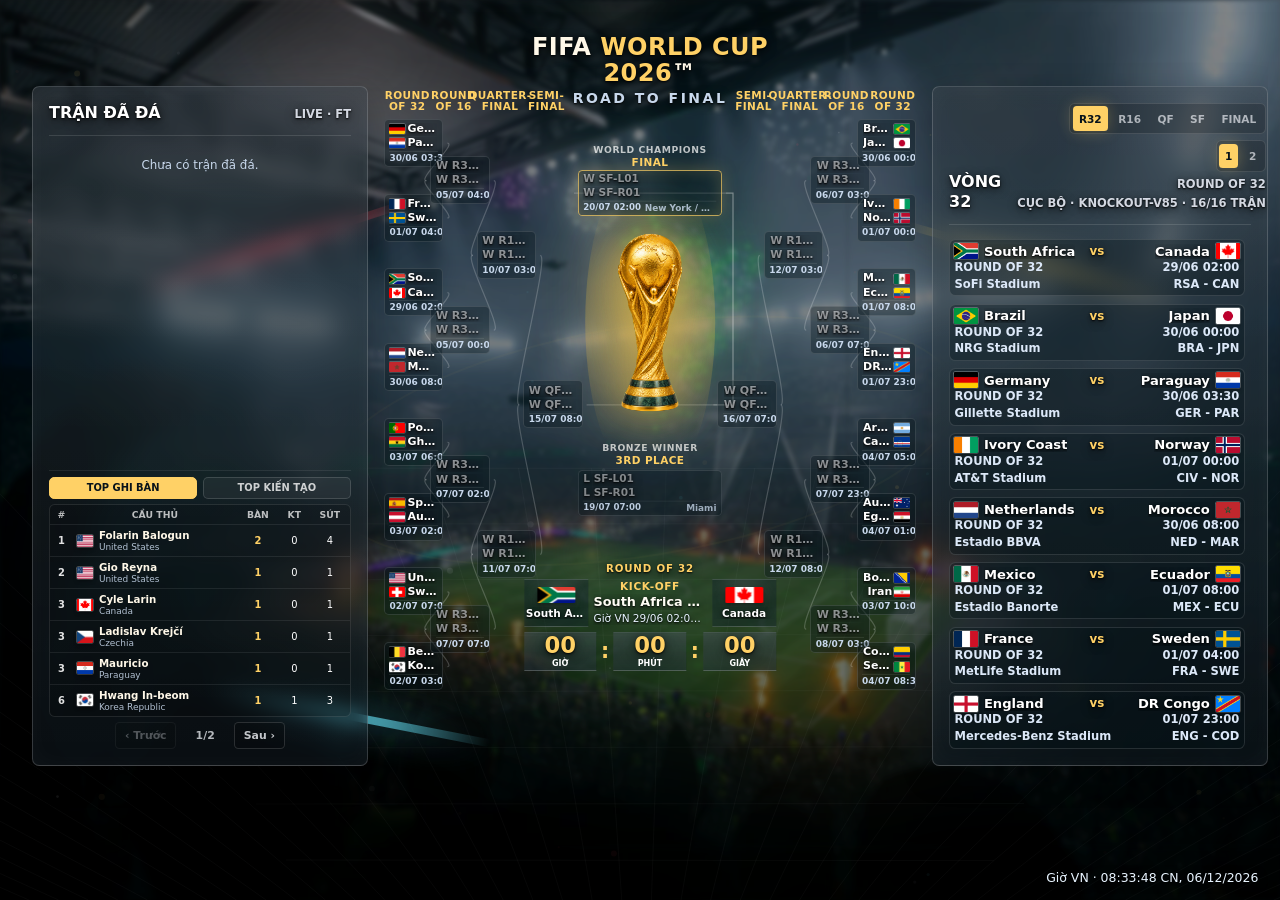
==== commit 6c8fe578: "Enhance ESPN fetch URL logic and update Vercel function configurations for improved performance; add" ====
--- a/index.html
+++ b/index.html
@@ -6710,12 +6710,14 @@
 
     function buildEspnFetchUrls() {
       const params = new URLSearchParams(window.location.search);
+      const useHostedProxy = shouldUseHostedProxy();
       return buildEspnFetchUrlsPolicy({
         isLocalDataMode: isLocalDataMode(),
         protocol: window.location.protocol,
         origin: window.location.origin,
         explicitApi: String(params.get("api") || "").trim().replace(/\/$/, ""),
-        proxyParam: params.get("proxy") === "1" || shouldUseHostedProxy(),
+        proxyParam: params.get("proxy") === "1" || useHostedProxy,
+        forceProxyOnly: useHostedProxy,
         directUrl: buildEspnScoreboardUrl(),
         buildProxyUrl: buildEspnProxyUrl
       });
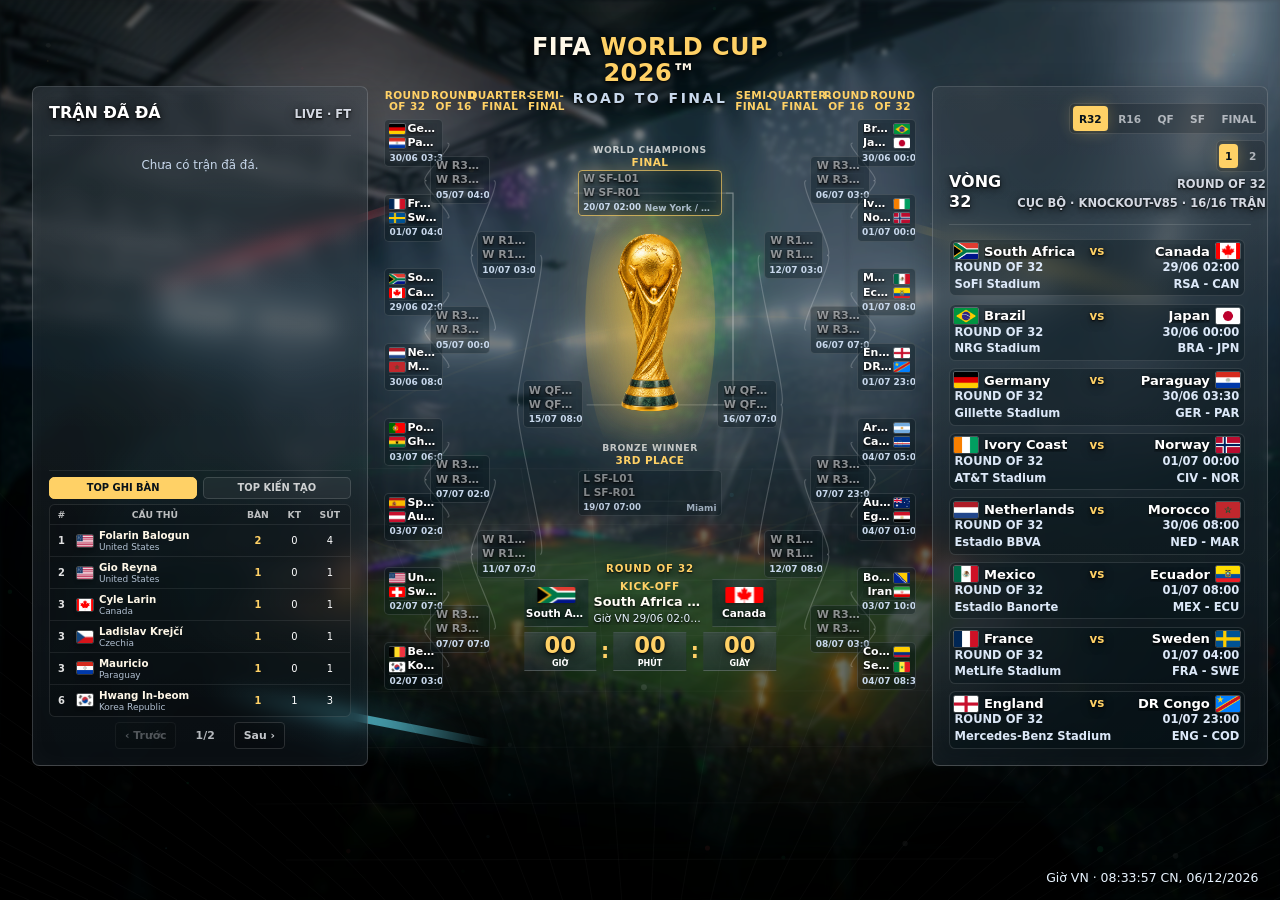
==== commit 4537f375: "fix(cache): bump scripts từ v=50 lên v=51 để bypass Vercel immutable cache Co-authored-by: Cursor <c" ====
--- a/index.html
+++ b/index.html
@@ -2760,10 +2760,10 @@
   "build": "knockout-v64"
 };</script>
   <script src="deploy-info.js"></script>
-  <script src="scripts/wc26-logic.js"></script>
-  <script src="scripts/standings-rank.js"></script>
+  <script src="scripts/wc26-logic.js?v=51"></script>
+  <script src="scripts/standings-rank.js?v=51"></script>
   <script src="worldcup-live-data.js"></script>
-  <script src="scripts/wc26-self-heal.js"></script>
+  <script src="scripts/wc26-self-heal.js?v=51"></script>
   <script>
     const teamInfo = {
       "Algeria": { code: "dz", short: "ALG" },
@@ -7751,13 +7751,13 @@
       flagStyle
     };
   </script>
-  <script src="scripts/knockout-types.js?v=50"></script>
-  <script src="scripts/knockout-annex-c.js?v=50"></script>
-  <script src="scripts/fifa2026Bracket.js?v=50"></script>
-  <script src="scripts/thirdPlaceCalculator.js?v=50"></script>
-  <script src="scripts/bracketGenerator.js?v=50"></script>
-  <script src="scripts/espnKnockoutService.js?v=50"></script>
-  <script src="scripts/knockout-fixtures.js?v=50"></script>
+  <script src="scripts/knockout-types.js?v=51"></script>
+  <script src="scripts/knockout-annex-c.js?v=51"></script>
+  <script src="scripts/fifa2026Bracket.js?v=51"></script>
+  <script src="scripts/thirdPlaceCalculator.js?v=51"></script>
+  <script src="scripts/bracketGenerator.js?v=51"></script>
+  <script src="scripts/espnKnockoutService.js?v=51"></script>
+  <script src="scripts/knockout-fixtures.js?v=51"></script>
   <script src="scripts/knockout-adapter.js?v=57"></script>
   <script src="scripts/knockout-bracket-layout.js?v=62"></script>
   <script src="knockout/knockout.js?v=65"></script>
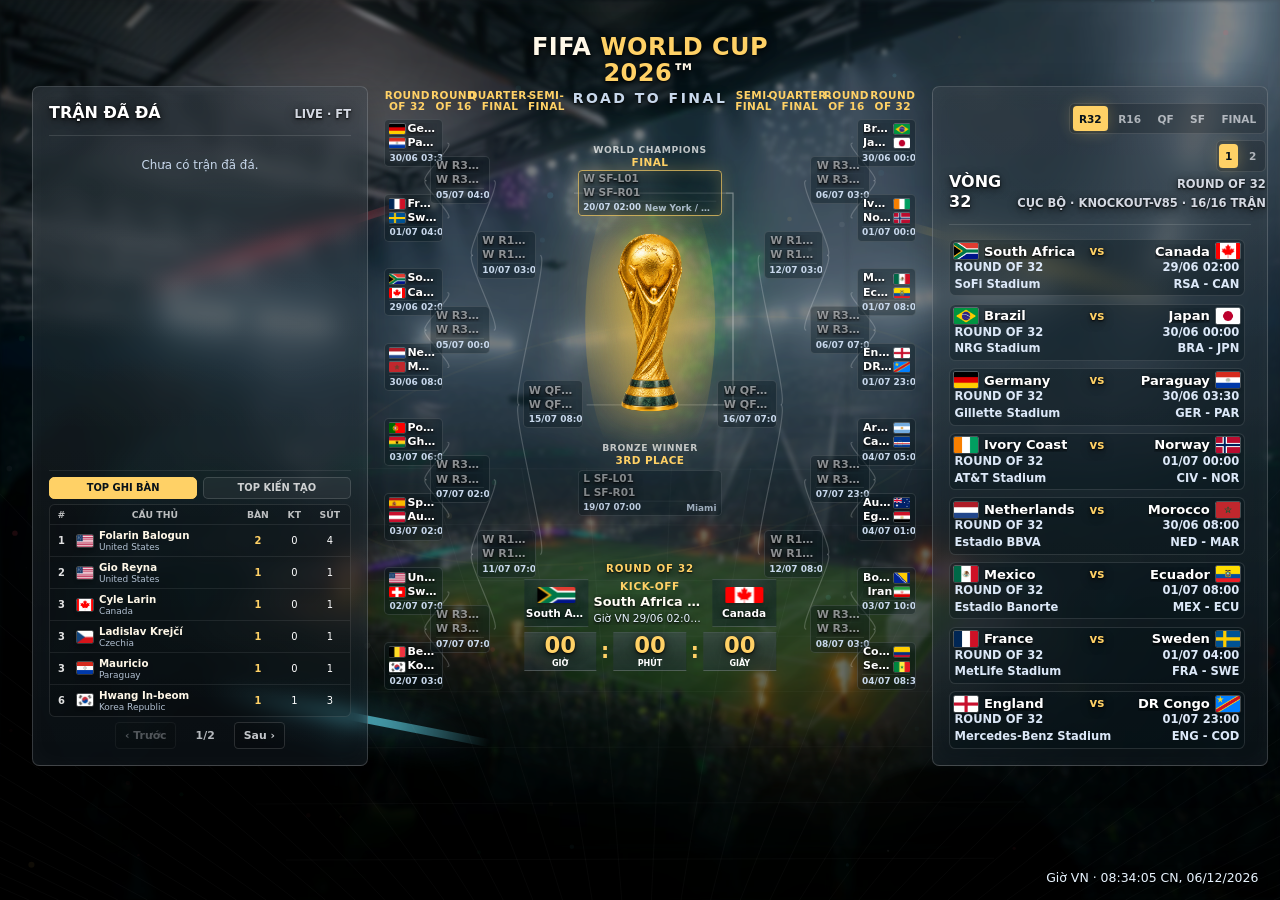
==== commit 60eef74c: "fix(cache): đổi tên file scripts thành .v2.js để bypass Vercel immutable cache Co-authored-by: Curso" ====
--- a/index.html
+++ b/index.html
@@ -2760,10 +2760,10 @@
   "build": "knockout-v64"
 };</script>
   <script src="deploy-info.js"></script>
-  <script src="scripts/wc26-logic.js?v=51"></script>
-  <script src="scripts/standings-rank.js?v=51"></script>
+  <script src="scripts/wc26-logic.v2.js"></script>
+  <script src="scripts/standings-rank.v2.js"></script>
   <script src="worldcup-live-data.js"></script>
-  <script src="scripts/wc26-self-heal.js?v=51"></script>
+  <script src="scripts/wc26-self-heal.v2.js"></script>
   <script>
     const teamInfo = {
       "Algeria": { code: "dz", short: "ALG" },
@@ -7751,15 +7751,15 @@
       flagStyle
     };
   </script>
-  <script src="scripts/knockout-types.js?v=51"></script>
-  <script src="scripts/knockout-annex-c.js?v=51"></script>
-  <script src="scripts/fifa2026Bracket.js?v=51"></script>
-  <script src="scripts/thirdPlaceCalculator.js?v=51"></script>
-  <script src="scripts/bracketGenerator.js?v=51"></script>
-  <script src="scripts/espnKnockoutService.js?v=51"></script>
-  <script src="scripts/knockout-fixtures.js?v=51"></script>
+  <script src="scripts/knockout-types.js?v=66"></script>
+  <script src="scripts/knockout-annex-c.js?v=66"></script>
+  <script src="scripts/fifa2026Bracket.js?v=66"></script>
+  <script src="scripts/thirdPlaceCalculator.js?v=66"></script>
+  <script src="scripts/bracketGenerator.js?v=66"></script>
+  <script src="scripts/espnKnockoutService.js?v=66"></script>
+  <script src="scripts/knockout-fixtures.js?v=66"></script>
   <script src="scripts/knockout-adapter.js?v=57"></script>
   <script src="scripts/knockout-bracket-layout.js?v=62"></script>
-  <script src="knockout/knockout.js?v=65"></script>
+  <script src="knockout/knockout.js?v=66"></script>
 </body>
 </html>
